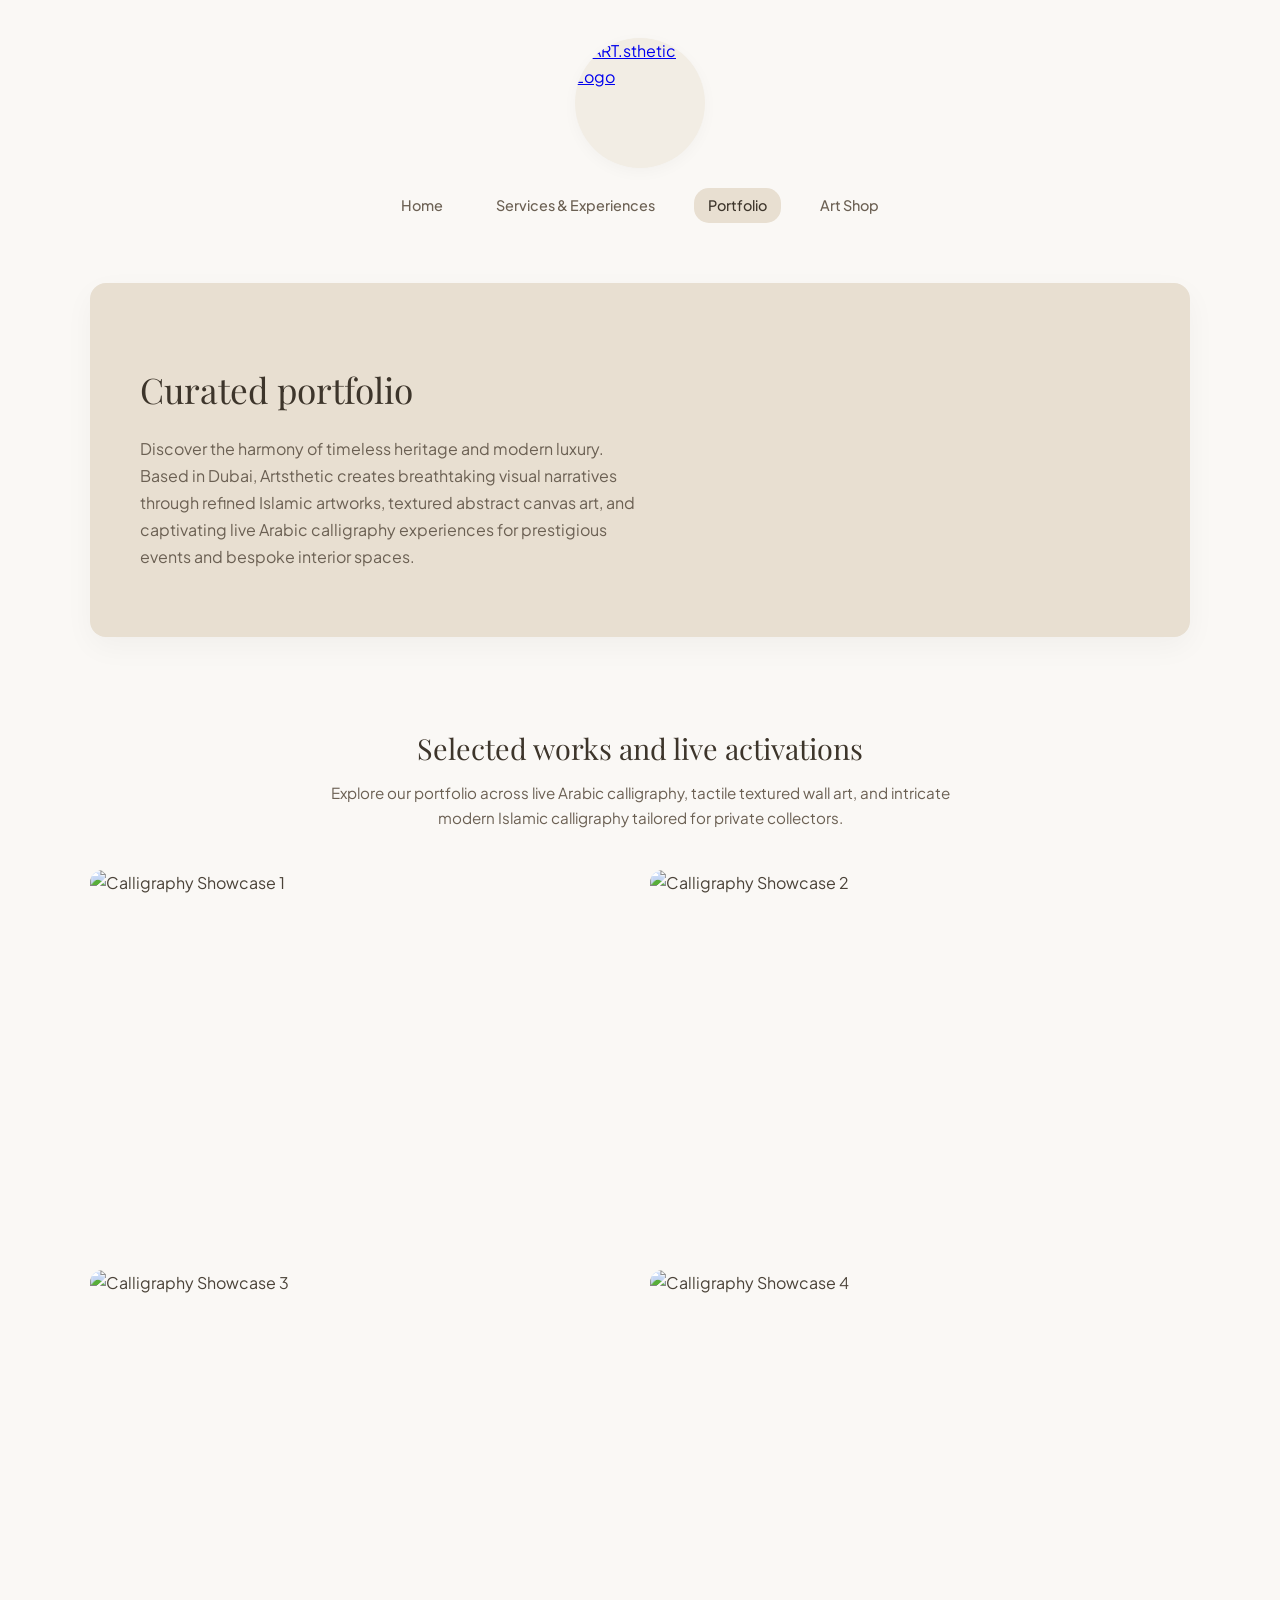
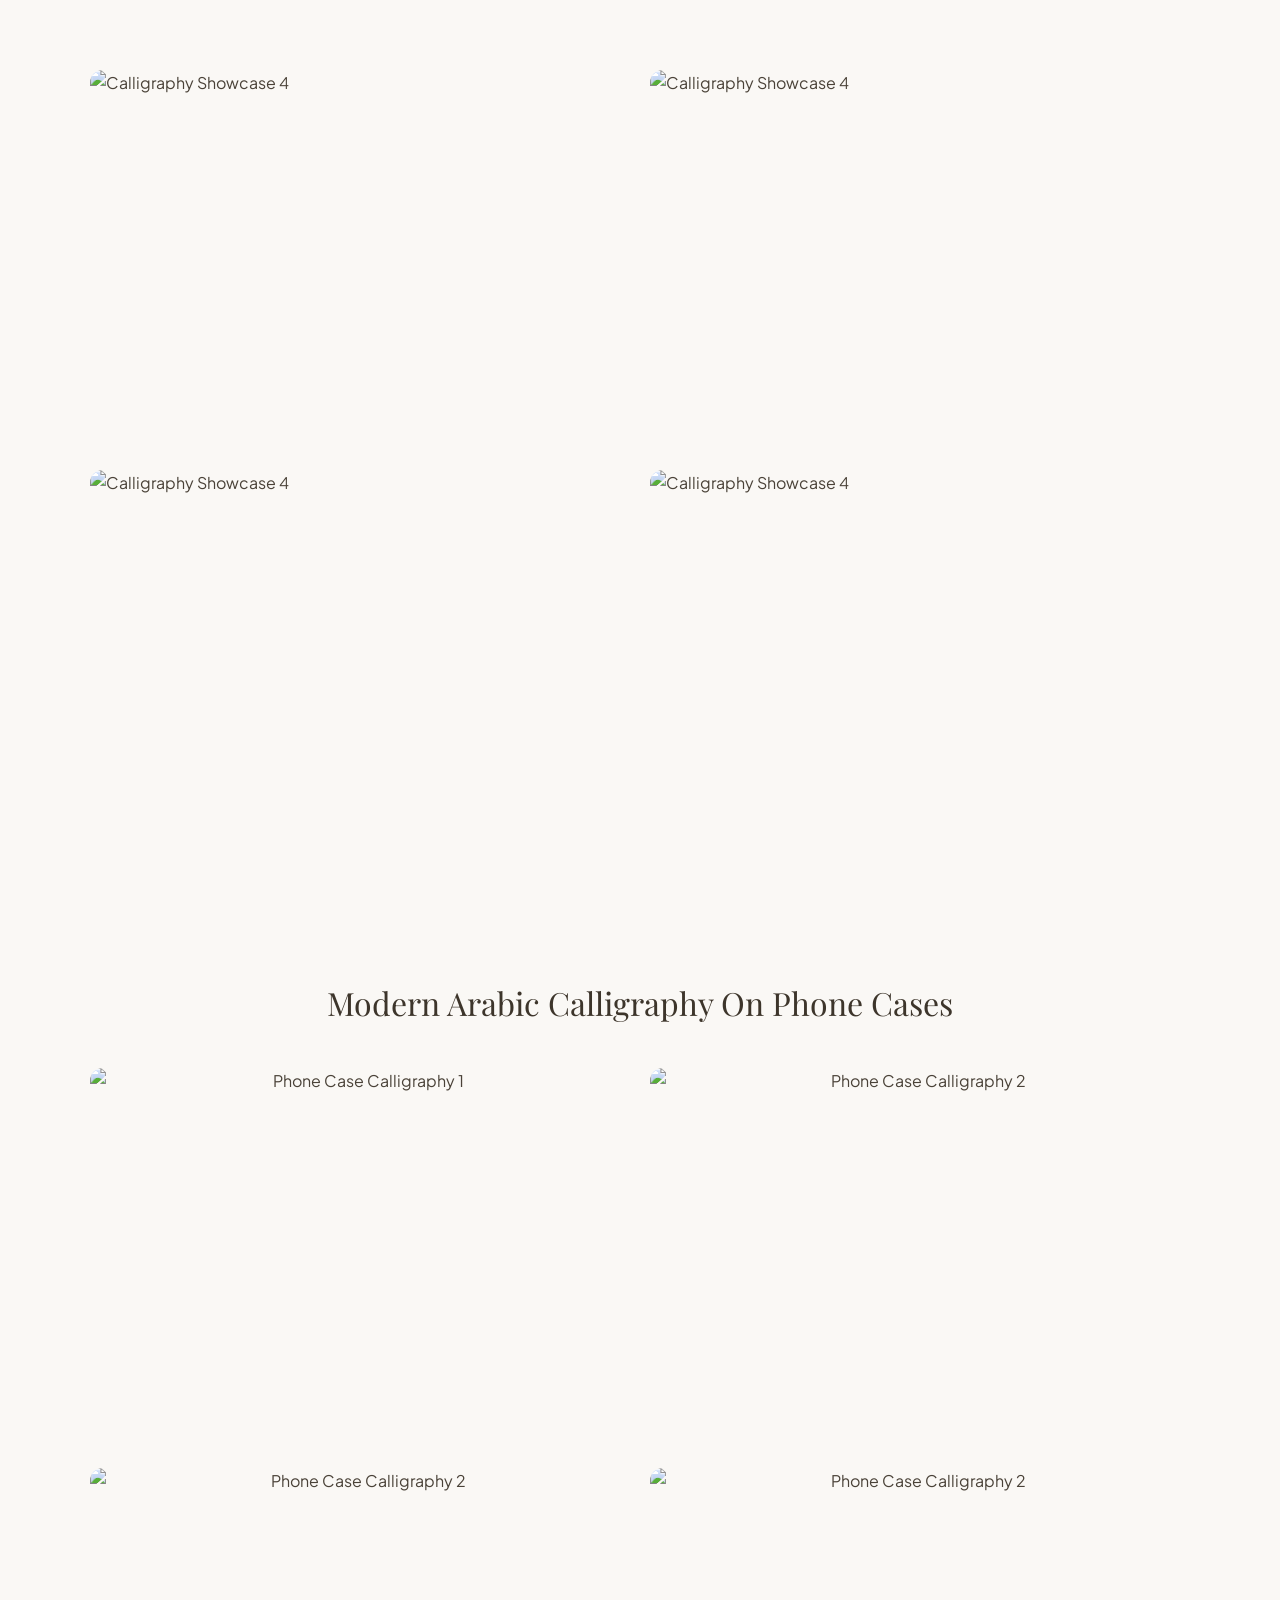
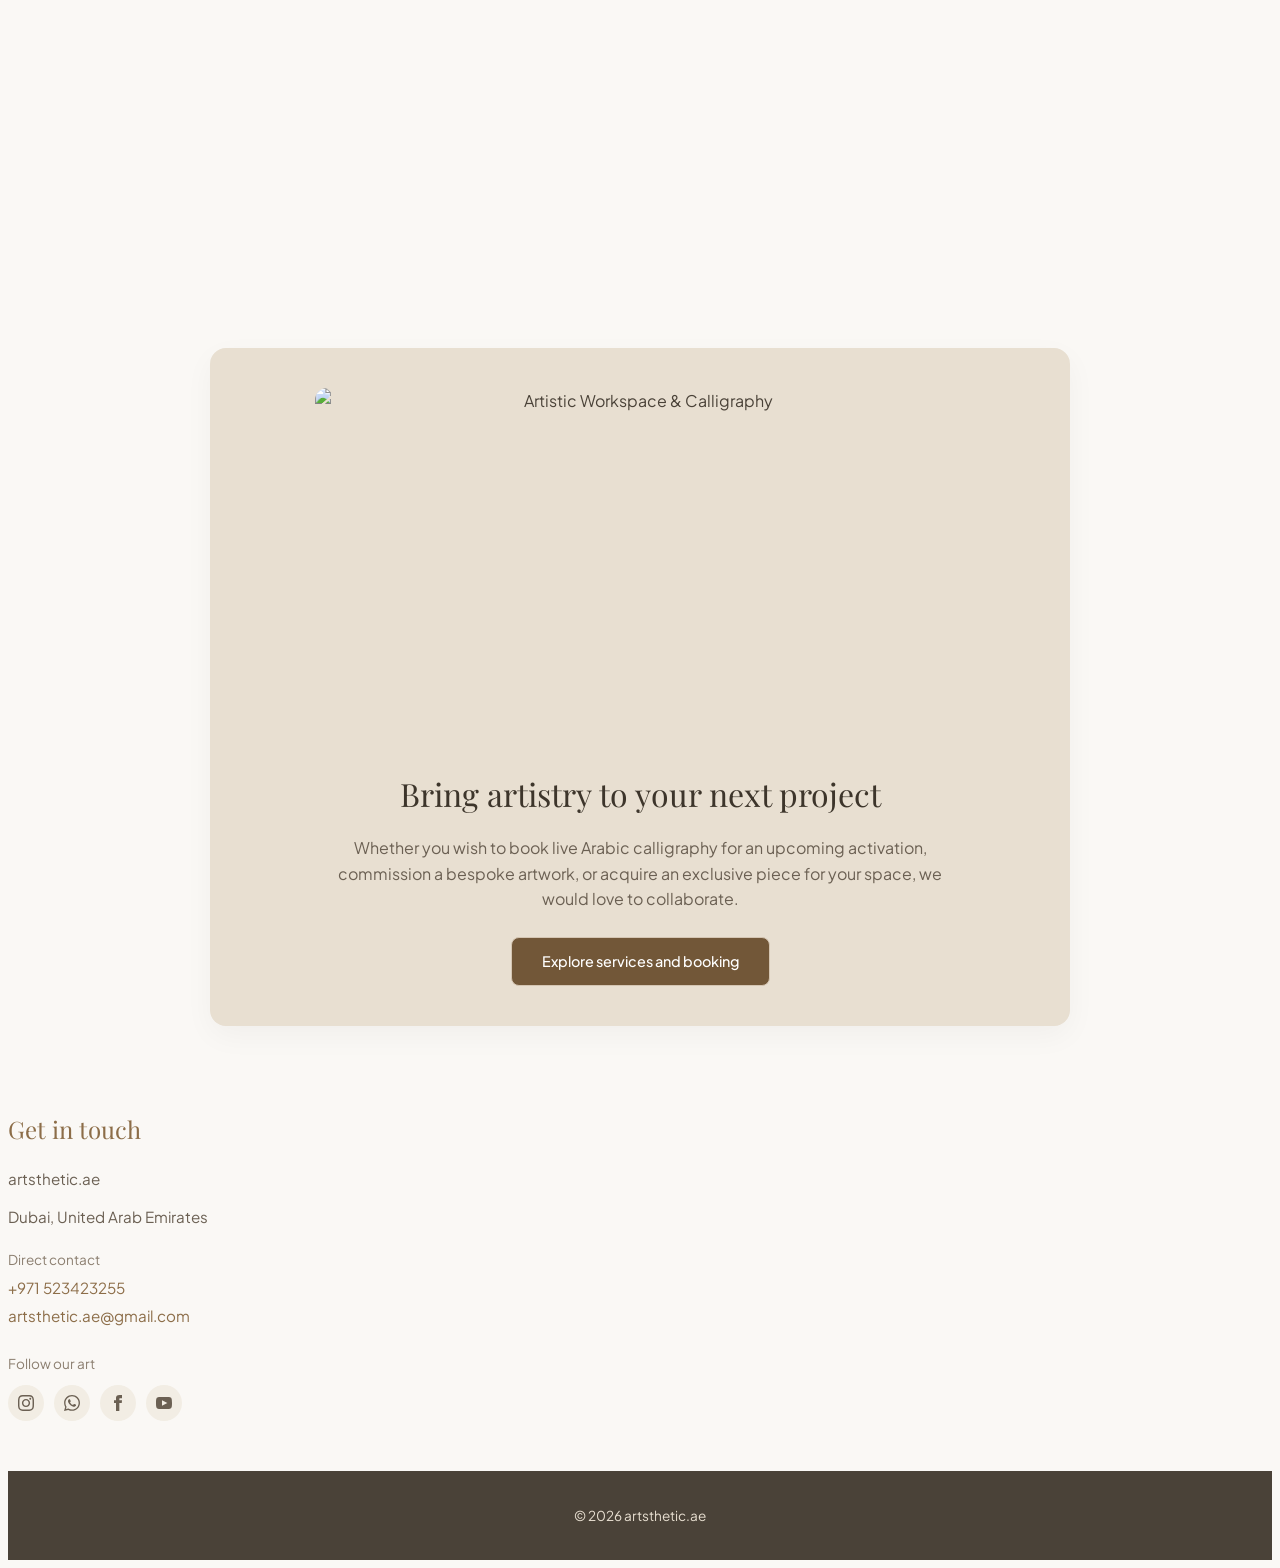
==== portfolio.html @ 0d9a5549 "Images" ====
<!DOCTYPE html>
<html lang="en">
<head>
    <meta charset="UTF-8">
    <meta name="viewport" content="width=device-width, initial-scale=1.0">
    <title>Curated Portfolio | ART.sthetic</title>
    <link rel="stylesheet" href="style.css">
    <!-- Google Fonts -->
    <link href="https://fonts.googleapis.com/css2?family=Playfair+Display:ital,wght@0,400;0,600;1,400&family=Plus+Jakarta+Sans:wght@300;400;500&display=swap" rel="stylesheet">
</head>
<body>

    <!-- Header / Logo Section -->
    <header class="site-header">
        <div class="logo-container">
            <a href="index.html">
                <img src="images/logo.png" alt="ART.sthetic Logo" class="logo-img">
            </a>
        </div>
        <nav class="main-nav">
            <a href="index.html">Home</a>
            <a href="services.html">Services & Experiences</a>
            <a href="portfolio.html" class="active">Portfolio</a>
            <a href="shop.html">Art Shop</a>
        </nav>
    </header>

    <!-- Portfolio Intro Section -->
    <section class="portfolio-intro-section">
        <div class="portfolio-intro-container">
            <div class="portfolio-intro-card">
                <div class="portfolio-text">
                    <h2>Curated portfolio</h2>
                    <p>Discover the harmony of timeless heritage and modern luxury. Based in Dubai, Artsthetic creates breathtaking visual narratives through refined Islamic artworks, textured abstract canvas art, and captivating live Arabic calligraphy experiences for prestigious events and bespoke interior spaces.</p>
                </div>
                
            </div>
        </div>
    </section>

    <!-- Selected Works & Live Activations Section -->
    <section class="portfolio-grid-section">
        <div class="portfolio-grid-container">
            <div class="section-title-box">
                <h3>Selected works and live activations</h3>
                <p>Explore our portfolio across live Arabic calligraphy, tactile textured wall art, and intricate modern Islamic calligraphy tailored for private collectors.</p>
            </div>

            <!-- Responsive Portfolio Image Grid -->
            <div class="portfolio-grid">
                <div class="portfolio-item">
                    <img src="images/img9.jpeg" alt="Calligraphy Showcase 1">
                </div>
                <div class="portfolio-item">
                    <img src="images/img11.jpeg" alt="Calligraphy Showcase 2">
                </div>
                <div class="portfolio-item">
                    <img src="images/img12.jpeg" alt="Calligraphy Showcase 3">
                </div>
                <div class="portfolio-item">
                    <img src="images/img13.jpeg" alt="Calligraphy Showcase 4">
                </div>
                <div class="portfolio-item">
                    <img src="images/img14.jpeg" alt="Calligraphy Showcase 4">
                </div>
                <div class="portfolio-item">
                    <img src="images/img15.jpeg" alt="Calligraphy Showcase 4">
                </div>
                <div class="portfolio-item">
                    <img src="images/img10.jpeg" alt="Calligraphy Showcase 4">
                </div>
                <div class="portfolio-item">
                    <img src="images/img17.jpeg" alt="Calligraphy Showcase 4">
                </div>
            </div>
        </div>
    </section>
    <!-- Phone Cases Grid Section -->
    <section class="phone-cases-section">
        <div class="phone-cases-container">
            <div class="section-title-box">
                <h2>Modern Arabic Calligraphy On Phone Cases</h2>
            </div>
            <div class="phone-cases-grid">
                <div class="phone-case-card">
                    <img src="images/ph1.jpeg" alt="Phone Case Calligraphy 1">
                </div>
                <div class="phone-case-card">
                    <img src="images/ph2.jpeg" alt="Phone Case Calligraphy 2">
                </div>
                <div class="phone-case-card">
                    <img src="images/ph3.jpeg" alt="Phone Case Calligraphy 2">
                </div>
                <div class="phone-case-card">
                    <img src="images/ph4.jpeg" alt="Phone Case Calligraphy 2">
                </div>
            </div>
        </div>
    </section>
    <!-- Portfolio Call to Action Section -->
    <section class="portfolio-cta-section">
        <div class="portfolio-cta-container">
            <div class="portfolio-cta-image">
                <img src="images/img18.jpeg" alt="Artistic Workspace & Calligraphy">
            </div>
            <div class="portfolio-cta-content">
                <h2>Bring artistry to your next project</h2>
                <p>Whether you wish to book live Arabic calligraphy for an upcoming activation, commission a bespoke artwork, or acquire an exclusive piece for your space, we would love to collaborate.</p>
                <a href="services.html" class="btn primary-btn">Explore services and booking</a>
            </div>
        </div>
    </section>

      <!-- Get In Touch Info -->
      <div class="footer-block">
        <h3>Get in touch</h3>
        <p class="company-tagline">artsthetic.ae</p>
        <p class="company-address">Dubai, United Arab Emirates</p>
        
        <div class="contact-details">
            <p class="contact-label">Direct contact</p>
            <a href="tel:+971523423255" class="contact-link">+971 523423255</a>
            <a href="mailto:artsthetic.ae@gmail.com" class="contact-link">artsthetic.ae@gmail.com</a>
        </div>

        <div class="social-follow">
            <p>Follow our art</p>
            <div class="social-icons">
                <a href="https://instagram.com/art.sthetic.ae" target="_blank" class="social-icon" aria-label="Instagram">
                    <svg width="16" height="16" fill="currentColor" viewBox="0 0 24 24"><path d="M12 2.163c3.204 0 3.584.012 4.85.07 3.252.148 4.771 1.691 4.919 4.919.058 1.265.069 1.645.069 4.849 0 3.205-.012 3.584-.069 4.849-.149 3.225-1.664 4.771-4.919 4.919-1.266.058-1.644.07-4.85.07-3.204 0-3.584-.012-4.849-.07-3.26-.149-4.771-1.699-4.919-4.92-.058-1.265-.07-1.644-.07-4.849 0-3.204.013-3.583.07-4.849.149-3.227 1.664-4.771 4.919-4.919 1.266-.057 1.645-.069 4.849-.069zm0-2.163c-3.259 0-3.667.014-4.947.072-4.358.2-6.78 2.618-6.98 6.98-.059 1.281-.073 1.689-.073 4.948 0 3.259.014 3.668.072 4.948.2 4.358 2.618 6.78 6.98 6.98 1.281.058 1.689.072 4.948.072 3.259 0 3.668-.014 4.948-.072 4.354-.2 6.782-2.618 6.979-6.98.059-1.28.073-1.689.073-4.948 0-3.259-.014-3.667-.072-4.947-.196-4.354-2.617-6.78-6.979-6.98-1.281-.059-1.69-.073-4.949-.073zm0 5.838c-3.403 0-6.162 2.759-6.162 6.162s2.759 6.163 6.162 6.163 6.162-2.759 6.162-6.163c0-3.403-2.759-6.162-6.162-6.162zm0 10.162c-2.209 0-4-1.79-4-4 0-2.209 1.791-4 4-4s4 1.791 4 4c0 2.21-1.791 4-4 4zm6.406-11.845c-.796 0-1.441.645-1.441 1.44s.645 1.44 1.441 1.44c.795 0 1.439-.645 1.439-1.44s-.644-1.44-1.439-1.44z"/></svg>
                </a>
                <a href="https://wa.me/971523423255" target="_blank" class="social-icon" aria-label="WhatsApp">
                    <svg width="16" height="16" fill="currentColor" viewBox="0 0 24 24"><path d="M.057 24l1.687-6.163c-1.041-1.804-1.588-3.849-1.587-5.946.003-6.556 5.338-11.891 11.893-11.891 3.181.001 6.167 1.24 8.413 3.488 2.245 2.248 3.481 5.236 3.48 8.414-.003 6.557-5.338 11.892-11.893 11.892-1.99-.001-3.951-.5-5.688-1.448l-6.305 1.654zm6.597-3.807c1.676.995 3.276 1.591 5.392 1.592 5.448 0 9.886-4.434 9.889-9.885.002-5.462-4.415-9.89-9.881-9.892-5.452 0-9.887 4.434-9.889 9.884-.001 2.225.651 3.891 1.746 5.634l-.999 3.648 3.742-.981zm11.387-5.464c-.074-.124-.272-.198-.57-.347-.297-.149-1.758-.868-2.031-.967-.272-.099-.47-.149-.669.149-.198.297-.768.967-.941 1.165-.173.198-.347.223-.644.074-.297-.149-1.255-.462-2.39-1.475-.883-.788-1.48-1.761-1.653-2.059-.173-.297-.018-.458.13-.606.134-.133.297-.347.446-.521.151-.172.2-.296.3-.495.099-.198.05-.372-.025-.521-.075-.148-.669-1.611-.916-2.206-.242-.579-.487-.501-.669-.51l-.57-.01c-.198 0-.52.074-.792.372s-1.04 1.016-1.04 2.479 1.065 2.876 1.213 3.074c.149.198 2.095 3.2 5.076 4.487.709.306 1.263.489 1.694.626.712.226 1.36.194 1.872.118.571-.085 1.758-.719 2.006-1.413.248-.695.248-1.29.173-1.414z"/></svg>
                </a>
                <a href="https://facebook.com" target="_blank" class="social-icon" aria-label="Facebook">
                    <svg width="16" height="16" fill="currentColor" viewBox="0 0 24 24"><path d="M9 8h-3v4h3v12h5v-12h3.642l.358-4h-4v-1.667c0-.955.192-1.333 1.115-1.333h2.885v-5h-3.808c-3.596 0-5.192 1.583-5.192 4.615v3.385z"/></svg>
                </a>
                <a href="https://youtube.com" target="_blank" class="social-icon" aria-label="YouTube">
                    <svg width="16" height="16" fill="currentColor" viewBox="0 0 24 24"><path d="M19.615 3.184c-3.604-.246-11.631-.245-15.23 0-3.897.266-4.356 2.62-4.385 8.816.029 6.185.484 8.549 4.385 8.816 3.6.245 11.626.246 15.23 0 3.897-.266 4.356-2.62 4.385-8.816-.029-6.185-.484-8.549-4.385-8.816zm-10.615 12.816v-8l8 3.993-8 4.007z"/></svg>
                </a>
            </div>
        </div>
    </div>

</div>
</div>
        <div class="footer-bottom-bar">
            <p>&copy; 2026 artsthetic.ae</p>
        </div>
    </footer>

</body>
</html>
---- style.css ----
/* Reset & Base Styles */
•⁠  ⁠{
    margin: 0;
    padding: 0;
    box-sizing: border-box;
}

body {
    font-family: 'Plus Jakarta Sans', sans-serif;
    background-color: #faf8f5; /* Minimalist soft beige aesthetic */
    color: #4a4238;
    line-height: 1.6;
    overflow-x: hidden;
}

/* Header & Navigation */
.site-header {
    display: flex;
    flex-direction: column;
    align-items: center;
    padding: 30px 20px 20px;
    background-color: #faf8f5;
}

.logo-container {
    width: 130px;
    height: 130px;
    border-radius: 50%;
    background-color: #f2ede4;
    display: flex;
    justify-content: center;
    align-items: center;
    box-shadow: 0 4px 15px rgba(0,0,0,0.03);
    margin-bottom: 20px;
    overflow: hidden;
}

.logo-img {
    width: 100%;
    height: 100%;
    object-fit: cover;
}

.main-nav {
    display: flex;
    gap: 25px;
    font-size: 0.9rem;
    font-weight: 500;
    flex-wrap: wrap;
    justify-content: center;
}

.main-nav a {
    text-decoration: none;
    color: #6b6053;
    padding: 6px 14px;
    border-radius: 15px;
    transition: all 0.3s ease;
}

.main-nav a.active, .main-nav a:hover {
    background-color: #e8dfd1;
    color: #3d352b;
}

/* Hero Section */
.hero-section {
    display: flex;
    flex-direction: column;
    padding: 40px 20px;
    gap: 30px;
    max-width: 1200px;
    margin: 0 auto;
}

.hero-content h1 {
    font-family: 'Playfair Display', serif;
    font-size: 2.5rem;
    font-weight: 400;
    color: #3d352b;
    line-height: 1.2;
    margin-bottom: 20px;
}

.hero-content h1 span {
    font-weight: 600;
    color: #8c6d48; /* Warm bronze accent */
}

.hero-content h1 em {
    font-style: italic;
    font-weight: 400;
}

.hero-content p {
    font-size: 0.95rem;
    color: #6b6053;
    margin-bottom: 25px;
}

.hero-buttons {
    display: flex;
    flex-direction: column;
    gap: 12px;
}

.btn {
    display: inline-block;
    padding: 12px 24px;
    border-radius: 6px;
    text-decoration: none;
    font-size: 0.9rem;
    font-weight: 500;
    text-align: center;
    transition: all 0.3s ease;
}

.primary-btn {
    background-color: #dfd3c3;
    color: #3d352b;
    border: 1px solid #d4c5b2;
}

.primary-btn:hover {
    background-color: #d4c5b2;
}

.secondary-btn {
    background-color: transparent;
    color: #3d352b;
    border: 1px solid #bfae99;
}

.secondary-btn:hover {
    background-color: #f2ede4;
}

.hero-image-container {
    width: 100%;
    border-radius: 12px;
    overflow: hidden;
    box-shadow: 0 8px 25px rgba(0,0,0,0.05);
}

.hero-img {
    width: 100%;
    height: auto;
    display: block;
}

/* Creative Offerings Intro Box */
.offerings-text-box {
    max-width: 700px;
    margin: 0 auto 50px auto;
    text-align: center;
}

.offerings-text-box h2 {
    font-family: 'Playfair Display', serif;
    font-size: 2rem;
    font-weight: 400;
    color: #3d352b;
    margin-bottom: 15px;
}

.offerings-text-box p {
    font-size: 0.95rem;
    color: #6b6053;
}

/* Showcase Grid Layout */
.showcase-section {
    max-width: 1200px;
    margin: 0 auto;
    padding: 30px 20px;
    background-color: #faf8f5; /* Matches the soft background theme */
    border-radius: 12px;
}

.showcase-grid {
    display: grid;
    grid-template-columns: repeat(auto-fit, minmax(320px, 1fr));
    gap: 10px;
}

/* Clean showcase image containers with zero background bleed */
.showcase-card {
    background-color: transparent; /* Removes the visible box background */
    border-radius: 12px;
    overflow: hidden;
}

.showcase-card img {
    width: 100%;
    height: 320px; /* Uniform height for clean alignment */
    object-fit: cover;
    display: block;
    border-radius: 12px;
}
.showcase-header {
    text-align: center;
    max-width: 100%;
    margin-bottom: 20px;
}

.showcase-header h3 {
    font-family: 'Playfair Display', serif;
    font-size: 1.6rem;
    font-weight: 400;
    color: #8c6d48; /* Warm bronze accent */
    margin-bottom: 12px;
}

.showcase-header p {
    font-size: 0.95rem;
    color: #6b6053;
    line-height: 1.6;
    margin-bottom: 20px;
}

.showcase-image-container {
    width: 100%;
    height: 380px; /* Gives both containers an identical fixed height */
    border-radius: 12px;
    overflow: hidden;
    box-shadow: 0 8px 25px rgba(0,0,0,0.05);
    background-color: #f2ede4;
}

.showcase-image-container img {
    width: 100%;
    height: 100%;
    object-fit: contain; /* Ensures images scale perfectly to fill the box without distorting */
    background-color: #faf8f5 ;
    display: block;
}
/* Tablet & Desktop Layout: Side-by-Side */
@media (min-width: 768px) {
    .showcase-section {
        padding: 80px 50px;
    }

    .showcase-grid {
        flex-direction: row; /* Places both cards parallel */
        gap: 40px;
    }

    .showcase-card {
        flex: 1; /* Equal widths for both cards */
    }
}
/* Add a subtle visual separation or keep matching theme */
.secondary-showcase {
    background-color: #faf8f5 !important; /* Alternates slightly with the beige section above if desired */
    margin-top: 20px;
    margin-bottom: 40px;
}
/* Testimonial Section */
.testimonial-section {
    padding: 80px 20px;
    max-width: 900px;
    margin: 0 auto;
    text-align: center;
}

.testimonial-section blockquote {
    font-family: 'Playfair Display', serif;
    font-size: 1.6rem;
    font-style: italic;
    font-weight: 400;
    color: #4a4238;
    line-height: 1.5;
}

/* Final Call-to-Action Footer Section */
.cta-footer-section {
    background-color: #e8dfd1; /* Soft warm beige footer background matching the aesthetic */
    padding: 70px 20px;
    text-align: center;
}

.cta-content {
    max-width: 800px;
    margin: 0 auto;
}

.cta-content p {
    font-size: 0.95rem;
    color: #6b6053;
    line-height: 1.6;
    margin-bottom: 25px;
}

.cta-content h2 {
    font-family: 'Playfair Display', serif;
    font-size: 2.2rem;
    font-weight: 400;
    color: #3d352b;
    margin-bottom: 30px;
    line-height: 1.2;
}

.dark-btn {
    background-color: #595044;
    color: #ffffff;
    border: 1px solid #595044;
    padding: 14px 30px;
    font-size: 0.95rem;
}

.dark-btn:hover {
    background-color: #4a4238;
}

/* Responsive adjustments for desktop */
@media (min-width: 768px) {
    .testimonial-section {
        padding: 100px 40px;
    }
    
    .testimonial-section blockquote {
        font-size: 2rem;
    }

    .cta-footer-section {
        padding: 90px 40px;
    }
}
/* FAQ Section Styling */
.faq-section {
    padding: 80px 20px;
    background-color: #faf8f5;
}

.faq-container {
    max-width: 800px;
    margin: 0 auto;
}

.faq-intro {
    text-align: left;
    margin-bottom: 40px;
}

.faq-intro h2 {
    font-family: 'Playfair Display', serif;
    font-size: 2rem;
    font-weight: 400;
    color: #8c6d48;
    margin-bottom: 12px;
}

.faq-intro p {
    font-size: 0.95rem;
    color: #6b6053;
    line-height: 1.6;
}

.faq-list {
    display: flex;
    flex-direction: column;
}

.faq-item {
    border-bottom: 1px solid #e5dbcd;
    padding: 20px 0;
}

.faq-question {
    width: 100%;
    background: none;
    border: none;
    display: flex;
    justify-content: space-between;
    align-items: center;
    text-align: left;
    font-family: 'Playfair Display', serif;
    font-size: 1.3rem;
    color: #8c6d48;
    cursor: pointer;
    padding: 5px 0;
}

.faq-icon {
    font-family: 'Plus Jakarta Sans', sans-serif;
    font-size: 1.5rem;
    color: #bfae99;
    background-color: #f2ede4;
    width: 32px;
    height: 32px;
    border-radius: 50%;
    display: flex;
    align-items: center;
    justify-content: center;
    flex-shrink: 0;
    transition: background-color 0.3s ease;
}

.faq-question:hover .faq-icon {
    background-color: #e5dbcd;
}

.faq-answer {
    max-height: 0;
    overflow: hidden;
    transition: max-height 0.3s ease-out, padding 0.3s ease-out;
}

.faq-answer p {
    font-size: 0.95rem;
    color: #6b6053;
    line-height: 1.6;
    padding-top: 15px;
    padding-right: 40px;
}

/* Open State */
.faq-item.active .faq-answer {
    max-height: 250px; /* Adjust if content is longer */
}

/* Responsive adjustments */
@media (min-width: 768px) {
    .faq-section {
        padding: 100px 40px;
    }
    
    .faq-question {
        font-size: 1.4rem;
    }
}
/* Footer & Contact Section */
.site-footer {
    background-color: #faf8f5;
    border-top: 1px solid #e8dfd1;
    padding-top: 60px;
}

.footer-grid {
    display: flex;
    flex-direction: column;
    max-width: 1200px;
    margin: 0 auto;
    padding: 0 20px;
    gap: 50px;
}

.footer-image-side {
    width: 100%;
    border-radius: 12px;
    overflow: hidden;
    box-shadow: 0 8px 25px rgba(0,0,0,0.05);
}

.footer-image-side img {
    width: 100%;
    height: auto;
    display: block;
    object-fit: cover;
}

.footer-content-side {
    display: flex;
    flex-direction: column;
    gap: 40px;
}

.footer-block h3 {
    font-family: 'Playfair Display', serif;
    font-size: 1.5rem;
    font-weight: 400;
    color: #8c6d48;
    margin-bottom: 20px;
}

/* Comment Form Styling */
.comment-form {
    display: flex;
    flex-direction: column;
    gap: 15px;
}

.form-group {
    display: flex;
    flex-direction: column;
    gap: 5px;
}

.form-group label {
    font-size: 0.85rem;
    color: #6b6053;
}

.form-group input,
.form-group textarea {
    padding: 10px 14px;
    border: 1px solid #d4c5b2;
    border-radius: 6px;
    background-color: #ffffff;
    font-family: 'Plus Jakarta Sans', sans-serif;
    font-size: 0.9rem;
    color: #3d352b;
    outline: none;
    transition: border-color 0.3s ease;
}

.form-group input:focus,
.form-group textarea:focus {
    border-color: #8c6d48;
}

.no-comments {
    font-size: 0.9rem;
    color: #8c7f70;
    font-style: italic;
}

/* Contact Details */
.company-address, .company-tagline {
    font-size: 0.95rem;
    color: #6b6053;
    line-height: 1.5;
}

.contact-details {
    margin-top: 20px;
}

.contact-label {
    font-size: 0.85rem;
    color: #8c7f70;
    margin-bottom: 5px;
}

.contact-link {
    display: block;
    color: #8c6d48;
    text-decoration: none;
    font-size: 0.95rem;
    margin-bottom: 4px;
    transition: color 0.3s ease;
}

.contact-link:hover {
    color: #3d352b;
    text-decoration: underline;
}

.social-follow {
    margin-top: 25px;
}

.social-follow p {
    font-size: 0.85rem;
    color: #8c7f70;
    margin-bottom: 10px;
}

.social-icons {
    display: flex;
    gap: 10px;
}

.social-icon {
    display: flex;
    align-items: center;
    justify-content: center;
    width: 36px;
    height: 36px;
    background-color: #f2ede4;
    color: #6b6053;
    border-radius: 50%;
    text-decoration: none;
    font-size: 0.9rem;
    transition: background-color 0.3s ease, color 0.3s ease;
}

.social-icon:hover {
    background-color: #8c6d48;
    color: #ffffff;
}

/* Map Preview */
.map-container {
    width: 100%;
    border-radius: 12px;
    overflow: hidden;
    box-shadow: 0 4px 15px rgba(0,0,0,0.03);
}

.map-container img {
    width: 100%;
    height: 220px;
    object-fit: cover;
    display: block;
}

/* Copyright Bar */
.footer-bottom-bar {
    margin-top: 50px;
    background-color: #4a4238;
    padding: 20px;
    text-align: center;
}

.footer-bottom-bar p {
    font-size: 0.85rem;
    color: #e8dfd1;
}

/* Desktop Side-by-Side Footer Layout */
@media (min-width: 768px) {
    .footer-grid {
        flex-direction: row;
        gap: 60px;
    }

    .footer-image-side,
    .footer-content-side {
        flex: 1;
    }
}
/* Services & Experiences Page Styles */
.services-intro-section {
    background-color: #f2ede4;
    padding: 60px 20px;
    text-align: center;
}

.services-intro-content {
    max-width: 700px;
    margin: 0 auto;
}

.services-intro-section h1 {
    font-family: 'Playfair Display', serif;
    font-size: 2.2rem;
    font-weight: 400;
    color: #3d352b;
    margin-bottom: 15px;
}

.services-intro-section p {
    font-size: 0.95rem;
    color: #6b6053;
    line-height: 1.6;
}

.services-work-section {
    max-width: 900px;
    margin: 0 auto;
    padding: 60px 20px;
    text-align: center;
}

.services-work-header {
    margin-bottom: 30px;
}

.services-work-header h2 {
    font-family: 'Playfair Display', serif;
    font-size: 1.8rem;
    font-weight: 400;
    color: #8c6d48;
    margin-bottom: 12px;
}

.services-work-header p {
    font-size: 0.95rem;
    color: #6b6053;
    line-height: 1.6;
}

.services-image-container {
    width: 100%;
    border-radius: 12px;
    overflow: hidden;
    box-shadow: 0 8px 25px rgba(0,0,0,0.05);
    background-color: #faf8f5;
}

.services-image-container img {
    width: 100%;
    height: auto;
    display: block;
}
/* Fix logo positioning specifically on inner pages */
.site-header .logo-container a {
    display: flex;
    justify-content: center;
    align-items: center;
    width: 100%;
    height: 100%;

}
/* Restrict the main services image to a clean medium size */
.medium-image-container {
    max-width: 600px; /* Controls the max width so it doesn't span full screen */
    height: 500px;     /* Fixed medium height */
    margin: 0 auto 40px auto;
    border-radius: 12px;
    overflow: hidden;
    box-shadow: 0 8px 25px rgba(0,0,0,0.05);
    background-color: #faf8f5;
}

.medium-image-container img {
    width: 100%;
    height: 100%;
    object-fit: cover;
    display: block;
}

/* Proper Responsive Grid for the gallery images */
.gallery-grid {
    display: grid;
    grid-template-columns: repeat(2, 1fr); /* 2 columns on mobile */
    gap: 20px;
    margin-top: 30px;
}

.gallery-item {
    border-radius: 10px;
    overflow: hidden;
    height: 220px;
    box-shadow: 0 4px 15px rgba(0,0,0,0.04);
    background-color: #faf8f5;
}

.gallery-item img {
    width: 100%;
    height: 100%;
    object-fit: cover;
    display: block;
    transition: transform 0.3s ease;
}

.gallery-item img:hover {
    transform: scale(1.03);
}

/* Expand to 4 columns on larger laptop/desktop screens */
@media (min-width: 768px) {
    .gallery-grid {
        grid-template-columns: repeat(4, 1fr); /* Clean 4-column grid on desktop */
    }
}
/* Hero Section Side-by-Side Layout */
.hero-section {
    padding: 60px 20px;
    background-color: #faf8f5;
}

.hero-container {
    max-width: 1100px;
    margin: 0 auto;
}

.hero-grid {
    display: flex;
    flex-direction: column;
    gap: 40px;
    align-items: center;
}

.hero-content {
    text-align: left;
}

.hero-content h1 {
    font-family: 'Playfair Display', serif;
    font-size: 2.5rem;
    color: #3d352b;
    font-weight: 400;
    line-height: 1.2;
    margin-bottom: 20px;
}

.hero-content h1 span {
    color: #8c6d48;
}

.hero-content h1 em {
    font-style: italic;
    color: #8c6d48;
}

.hero-content p {
    font-size: 1rem;
    color: #6b6053;
    line-height: 1.6;
    margin-bottom: 30px;
}

.hero-buttons {
    display: flex;
    gap: 15px;
    flex-wrap: wrap;
}

/* Medium-sized and responsive image on the right */
.hero-image-wrapper {
    width: 100%;
    max-width: 500px;
    height: 350px;
    border-radius: 16px;
    overflow: hidden;
    box-shadow: 0 10px 30px rgba(0, 0, 0, 0.06);
    background-color: #f2ede4;
    flex-shrink: 0;
}

.hero-image-wrapper img {
    width: 100%;
    height: 100%;
    object-fit: cover;
    display: block;
}

/* Desktop Side-by-Side View */
@media (min-width: 900px) {
    .hero-grid {
        flex-direction: row;
        justify-content: space-between;
        align-items: center;
    }

    .hero-content {
        max-width: 520px;
    }

    .hero-image-wrapper {
        width: 48%;
        max-width: 480px;
        height: 380px;
    }
}
/* Mini Artworks Grid Layout */
.mini-artworks-section {
    padding: 40px 20px;
    max-width: 1100px;
    margin: 0 auto;
    text-align: center;
}

.mini-artworks-header h2 {
    font-family: 'Playfair Display', serif;
    font-size: 2rem;
    color: #3d352b;
    margin-bottom: 25px;
    font-weight: 400;
}

.mini-artworks-grid {
    display: grid;
    grid-template-columns: repeat(2, 1fr); /* 2 columns on smaller screens */
    gap: 15px;
}

.artwork-card {
    border-radius: 12px;
    overflow: hidden;
    background-color: transparent;
}

.artwork-card img {
    width: 100%;
    height: 280px;
    object-fit: cover;
    display: block;
    border-radius: 12px;
}

/* Expand to 3 or 4 columns on larger desktop screens */
@media (min-width: 768px) {
    .mini-artworks-grid {
        grid-template-columns: repeat(3, 1fr); /* Clean 3-column grid */
    }
}
/* Contact Call-to-Action Section Styling */
.contact-cta-section {
    padding: 50px 20px;
    background-color: #faf8f5;
    text-align: center;
}

.contact-cta-container {
    max-width: 800px;
    margin: 0 auto;
}

.cta-card {
    background-color: #e8dfd1; /* Soft taupe beige background card */
    padding: 40px 30px;
    border-radius: 16px;
    box-shadow: 0 10px 30px rgba(0, 0, 0, 0.04);
}

.cta-image-wrapper {
    max-width: 600px;
    margin: 0 auto 25px auto;
    border-radius: 12px;
    overflow: hidden;
    background-color: #ffffff;
    box-shadow: 0 4px 15px rgba(0, 0, 0, 0.03);
}

.cta-image-wrapper img {
    width: 100%;
    height: auto;
    display: block;
    object-fit: contain;
}

.cta-content p {
    font-size: 1rem;
    color: #6b6053;
    line-height: 1.6;
    margin-bottom: 25px;
    max-width: 650px;
    margin-left: auto;
    margin-right: auto;
}

/* Custom button styling matching your theme */
.cta-card .btn.primary-btn {
    background-color: #8c6d48;
    color: #ffffff;
    padding: 12px 30px;
    border-radius: 8px;
    text-decoration: none;
    font-weight: 500;
    display: inline-block;
    transition: background-color 0.3s ease;
}

.cta-card .btn.primary-btn:hover {
    background-color: #725738;
}
/* Portfolio Page Styling */
/* Portfolio Intro Section Card Styling */
.portfolio-intro-section {
    padding: 40px 20px;
    background-color: #faf8f5;
}

.portfolio-intro-container {
    max-width: 1100px;
    margin: 0 auto;
}

.portfolio-intro-card {
    background-color: #e8dfd1; /* Soft taupe beige background card */
    padding: 40px 30px;
    border-radius: 16px;
    box-shadow: 0 10px 30px rgba(0, 0, 0, 0.04);
    display: flex;
    flex-direction: column;
    gap: 30px;
    align-items: center;
}

.portfolio-text {
    text-align: left;
    width: 100%;
}

.portfolio-text h2 {
    font-family: 'Playfair Display', serif;
    font-size: 2.2rem;
    color: #3d352b;
    font-weight: 400;
    margin-bottom: 15px;
}

.portfolio-text p {
    font-size: 1rem;
    color: #6b6053;
    line-height: 1.7;
}

.portfolio-intro-image {
    width: 100%;
    height: 320px;
    border-radius: 12px;
    overflow: hidden;
    background-color: #ffffff;
}

.portfolio-intro-image img {
    width: 100%;
    height: 100%;
    object-fit: cover;
    display: block;
}

/* Desktop Side-by-Side Layout */
@media (min-width: 900px) {
    .portfolio-intro-card {
        flex-direction: row;
        justify-content: space-between;
        align-items: center;
        padding: 50px;
        gap: 40px;
    }

    .portfolio-text {
        max-width: 500px;
    }

    .portfolio-intro-image {
        width: 45%;
        height: 350px;
    }
}

.portfolio-header h2 {
    font-family: 'Playfair Display', serif;
    font-size: 2.5rem;
    color: #3d352b;
    font-weight: 400;
}

.portfolio-grid-section {
    padding: 20px 20px 60px 20px;
    background-color: #faf8f5;
}

.portfolio-grid-container {
    max-width: 1100px;
    margin: 0 auto;
}

.section-title-box {
    text-align: center;
    margin-bottom: 40px;
}

.section-title-box h3 {
    font-family: 'Playfair Display', serif;
    font-size: 1.8rem;
    color: #3d352b;
    margin-bottom: 10px;
    font-weight: 400;
}

.section-title-box p {
    font-size: 0.95rem;
    color: #6b6053;
    max-width: 650px;
    margin: 0 auto;
}

.portfolio-grid {
    display: grid;
    grid-template-columns: repeat(1, 1fr);
    gap: 20px;
}

.portfolio-item {
    border-radius: 12px;
    overflow: hidden;
    background-color: transparent;
    height: 380px;
}

.portfolio-item img {
    width: 100%;
    height: 100%;
    object-fit: cover;
    display: block;
    border-radius: 12px;
}

/* Tablet & Desktop Layouts */
@media (min-width: 768px) {
    .portfolio-grid {
        grid-template-columns: repeat(2, 1fr); /* Clean 2-column grid for portfolio artworks */
    }
}
/* Portfolio Call to Action Section Styling */
.portfolio-cta-section {
    padding: 60px 20px;
    background-color: #faf8f5;
    text-align: center;
}

.portfolio-cta-container {
    max-width: 800px;
    margin: 0 auto;
    background-color: #e8dfd1; /* Soft taupe beige card background */
    padding: 40px 30px;
    border-radius: 16px;
    box-shadow: 0 10px 30px rgba(0, 0, 0, 0.04);
}

.portfolio-cta-image {
    max-width: 650px;
    height: 350px;
    margin: 0 auto 30px auto;
    border-radius: 12px;
    overflow: hidden;
}

.portfolio-cta-image img {
    width: 100%;
    height: 100%;
    object-fit: cover;
    display: block;
}

.portfolio-cta-content h2 {
    font-family: 'Playfair Display', serif;
    font-size: 2rem;
    color: #3d352b;
    font-weight: 400;
    margin-bottom: 15px;
}

.portfolio-cta-content p {
    font-size: 1rem;
    color: #6b6053;
    line-height: 1.6;
    margin-bottom: 25px;
    max-width: 650px;
    margin-left: auto;
    margin-right: auto;
}

.portfolio-cta-content .btn.primary-btn {
    background-color: #725738;
    color: #ffffff;
    padding: 12px 30px;
    border-radius: 8px;
    text-decoration: none;
    font-weight: 500;
    display: inline-block;
}
/* Phone Cases Grid Section Styling */
.phone-cases-section {
    padding: 40px 20px;
    background-color: #faf8f5;
    text-align: center;
}

.phone-cases-container {
    max-width: 1100px;
    margin: 0 auto;
}

.phone-cases-container .section-title-box h2 {
    font-family: 'Playfair Display', serif;
    font-size: 2rem;
    color: #3d352b;
    font-weight: 400;
    margin-bottom: 25px;
}

.phone-cases-grid {
    display: grid;
    grid-template-columns: repeat(1, 1fr);
    gap: 20px;
}

.phone-case-card {
    border-radius: 12px;
    overflow: hidden;
    background-color: transparent;
    height: 380px;
}

.phone-case-card img {
    width: 100%;
    height: 100%;
    object-fit: cover;
    display: block;
    border-radius: 12px;
}

/* Tablet & Desktop Multi-column Grid */
@media (min-width: 768px) {
    .phone-cases-grid {
        grid-template-columns: repeat(2, 1fr); /* Displays phone case images side-by-side */
    }
}
/* Art Shop Header Section */
.artshop-header-section {
    padding: 50px 20px;
    background-color: #f5f0e8; /* Soft subtle banner tone */
    text-align: center;
}

.artshop-header-container {
    max-width: 800px;
    margin: 0 auto;
}

.artshop-header-container h1 {
    font-family: 'Playfair Display', serif;
    font-size: 2.3rem;
    color: #3d352b;
    font-weight: 400;
    margin-bottom: 15px;
}

.artshop-header-container p {
    font-size: 0.98rem;
    color: #6b6053;
    line-height: 1.6;
}

/* Pricing Guide Section */
.pricing-guide-section {
    padding: 50px 20px 80px 20px;
    background-color: #faf8f5;
}

.pricing-guide-container {
    max-width: 800px;
    margin: 0 auto;
}

.pricing-guide-container .section-title-box h2 {
    font-family: 'Playfair Display', serif;
    font-size: 2rem;
    color: #8c6d48; /* Warm golden taupe accent */
    font-weight: 400;
    margin-bottom: 12px;
}

/* Luxury Table Styling */
.pricing-table-wrapper {
    background-color: #ffffff;
    border-radius: 12px;
    overflow: hidden;
    box-shadow: 0 4px 20px rgba(0, 0, 0, 0.03);
    margin-top: 30px;
}

.pricing-table {
    width: 100%;
    border-collapse: collapse;
    text-align: left;
}

.pricing-table th, 
.pricing-table td {
    padding: 16px 22px;
    font-size: 0.95rem;
}

.table-category-header {
    background-color: #e8dfd1; /* Accent header background */
}

.table-category-header th {
    font-family: 'Plus Jakarta Sans', sans-serif;
    font-size: 1rem;
    font-weight: 600;
    color: #3d352b;
    border-bottom: 2px solid #dcd1c0;
}

.pricing-table tbody tr {
    background-color: #faf8f5;
    border-bottom: 1px solid #eee8df;
    transition: background-color 0.2s ease;
}

.pricing-table tbody tr:nth-child(even) {
    background-color: #f5f0e8; /* Alternating row striping */
}

.pricing-table tbody tr:hover {
    background-color: #ebe3d5;
}

.pricing-table td:first-child {
    color: #4a4237;
    font-weight: 400;
}

.pricing-table td:last-child {
    color: #8c6d48;
    font-weight: 500;
}
/* Packaging Image Grid - Full Image Visibility */
.packaging-grid {
    display: grid;
    grid-template-columns: repeat(2, 1fr);
    gap: 15px;
    margin-top: 30px;
}

.packaging-card {
    border-radius: 12px;
    overflow: hidden;
    background-color: transparent;
    height: auto; /* Allows container height to scale naturally */
}

.packaging-card img {
    width: 100%;
    height: 100%;
    max-height: 400px; /* Limits maximum height on wide displays */
    object-fit: contain; /* Displays the full image without cropping */
    display: block;
    border-radius: 12px;
}

/* Responsive adjustment for small mobile screens */
@media (max-width: 600px) {
    .packaging-grid {
        grid-template-columns: repeat(2, 1fr); /* Keeps images side-by-side */
        gap: 10px;
    }
}
/* Commission CTA Section Styling */
.commission-cta-section {
    padding: 50px 20px;
    background-color: #faf8f5;
    text-align: center;
}

.commission-cta-container {
    max-width: 800px;
    margin: 0 auto;
}

.commission-card {
    background-color: #e8dfd1; /* Soft taupe beige card background */
    padding: 45px 30px;
    border-radius: 16px;
    box-shadow: 0 10px 30px rgba(0, 0, 0, 0.04);
}

.commission-image-wrapper {
    max-width: 550px;
    margin: 0 auto 30px auto;
    border-radius: 12px;
    overflow: hidden;
}

.commission-image-wrapper img {
    width: 100%;
    height: auto;
    max-height: 480px;
    object-fit: contain; /* Full image visible without cropping */
    display: block;
    border-radius: 12px;
}

.commission-content h2 {
    font-family: 'Playfair Display', serif;
    font-size: 2.1rem;
    color: #3d352b;
    font-weight: 400;
    margin-bottom: 15px;
}

.commission-content p {
    font-size: 0.98rem;
    color: #6b6053;
    line-height: 1.6;
    margin-bottom: 25px;
    max-width: 620px;
    margin-left: auto;
    margin-right: auto;
}

.commission-content .btn.primary-btn {
    background-color: #725738;
    color: #ffffff;
    padding: 12px 30px;
    border-radius: 8px;
    text-decoration: none;
    font-size: 0.95rem;
    font-weight: 500;
    display: inline-block;
    transition: background-color 0.3s ease;
}

.commission-content .btn.primary-btn:hover {
    background-color: #5d462c;
}
/* Featured Artworks For Sale Section */
.featured-artworks-section {
    padding: 50px 20px 20px 20px;
    background-color: #faf8f5;
}

.featured-artworks-container {
    max-width: 1100px;
    margin: 0 auto;
}

.featured-artworks-container .section-title-box h2 {
    font-family: 'Playfair Display', serif;
    font-size: 2.1rem;
    color: #3d352b;
    font-weight: 400;
    margin-bottom: 10px;
}

.artworks-sale-grid {
    display: grid;
    grid-template-columns: repeat(1, 1fr);
    gap: 30px;
    margin-top: 30px;
}

.artwork-sale-card {
    background-color: #e8dfd1; /* Soft taupe background card matching theme */
    border-radius: 16px;
    overflow: hidden;
    box-shadow: 0 8px 25px rgba(0, 0, 0, 0.04);
    display: flex;
    flex-direction: column;
}

.artwork-sale-image {
    width: 100%;
    height: 350px;
    overflow: hidden;
    background-color: #ffffff;
}

.artwork-sale-image img {
    width: 100%;
    height: 100%;
    object-fit: cover;
    display: block;
}

.artwork-sale-details {
    padding: 25px;
    text-align: left;
    display: flex;
    flex-direction: column;
    justify-content: space-between;
    flex-grow: 1;
}

.artwork-sale-details h3 {
    font-family: 'Playfair Display', serif;
    font-size: 1.4rem;
    color: #3d352b;
    margin-bottom: 8px;
    font-weight: 600;
}

.artwork-specs {
    font-size: 0.9rem;
    color: #6b6053;
    margin-bottom: 20px;
    line-height: 1.5;
}

.artwork-purchase-row {
    display: flex;
    align-items: center;
    justify-content: space-between;
    margin-top: auto;
    padding-top: 15px;
    border-top: 1px solid #dcd1c0;
}

.artwork-price {
    font-size: 1.25rem;
    font-weight: 600;
    color: #8c6d48;
}

.artwork-sale-details .btn.primary-btn {
    background-color: #725738;
    color: #ffffff;
    padding: 10px 20px;
    border-radius: 8px;
    text-decoration: none;
    font-size: 0.9rem;
    font-weight: 500;
    transition: background-color 0.3s ease;
}

.artwork-sale-details .btn.primary-btn:hover {
    background-color: #5d462c;
}

/* Desktop Two-Column Layout */
@media (min-width: 768px) {
    .artworks-sale-grid {
        grid-template-columns: repeat(2, 1fr);
    }
}
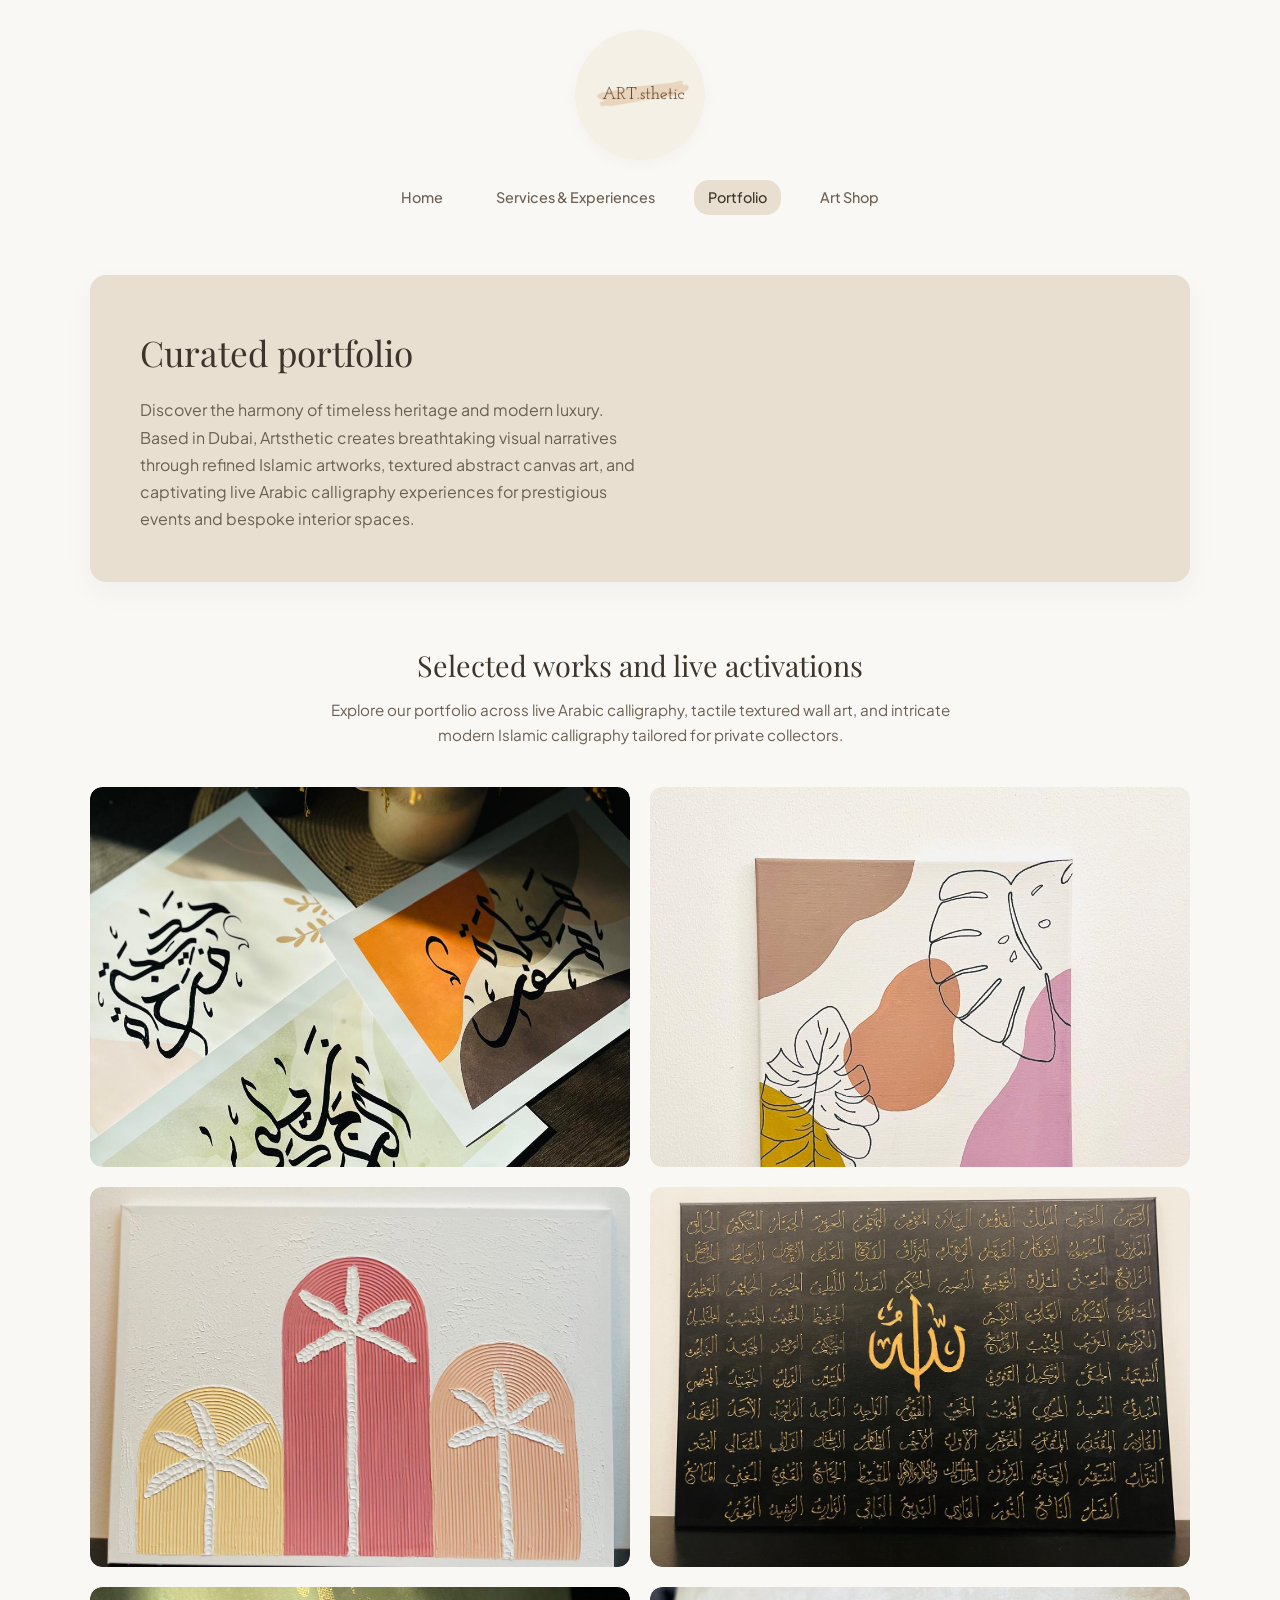
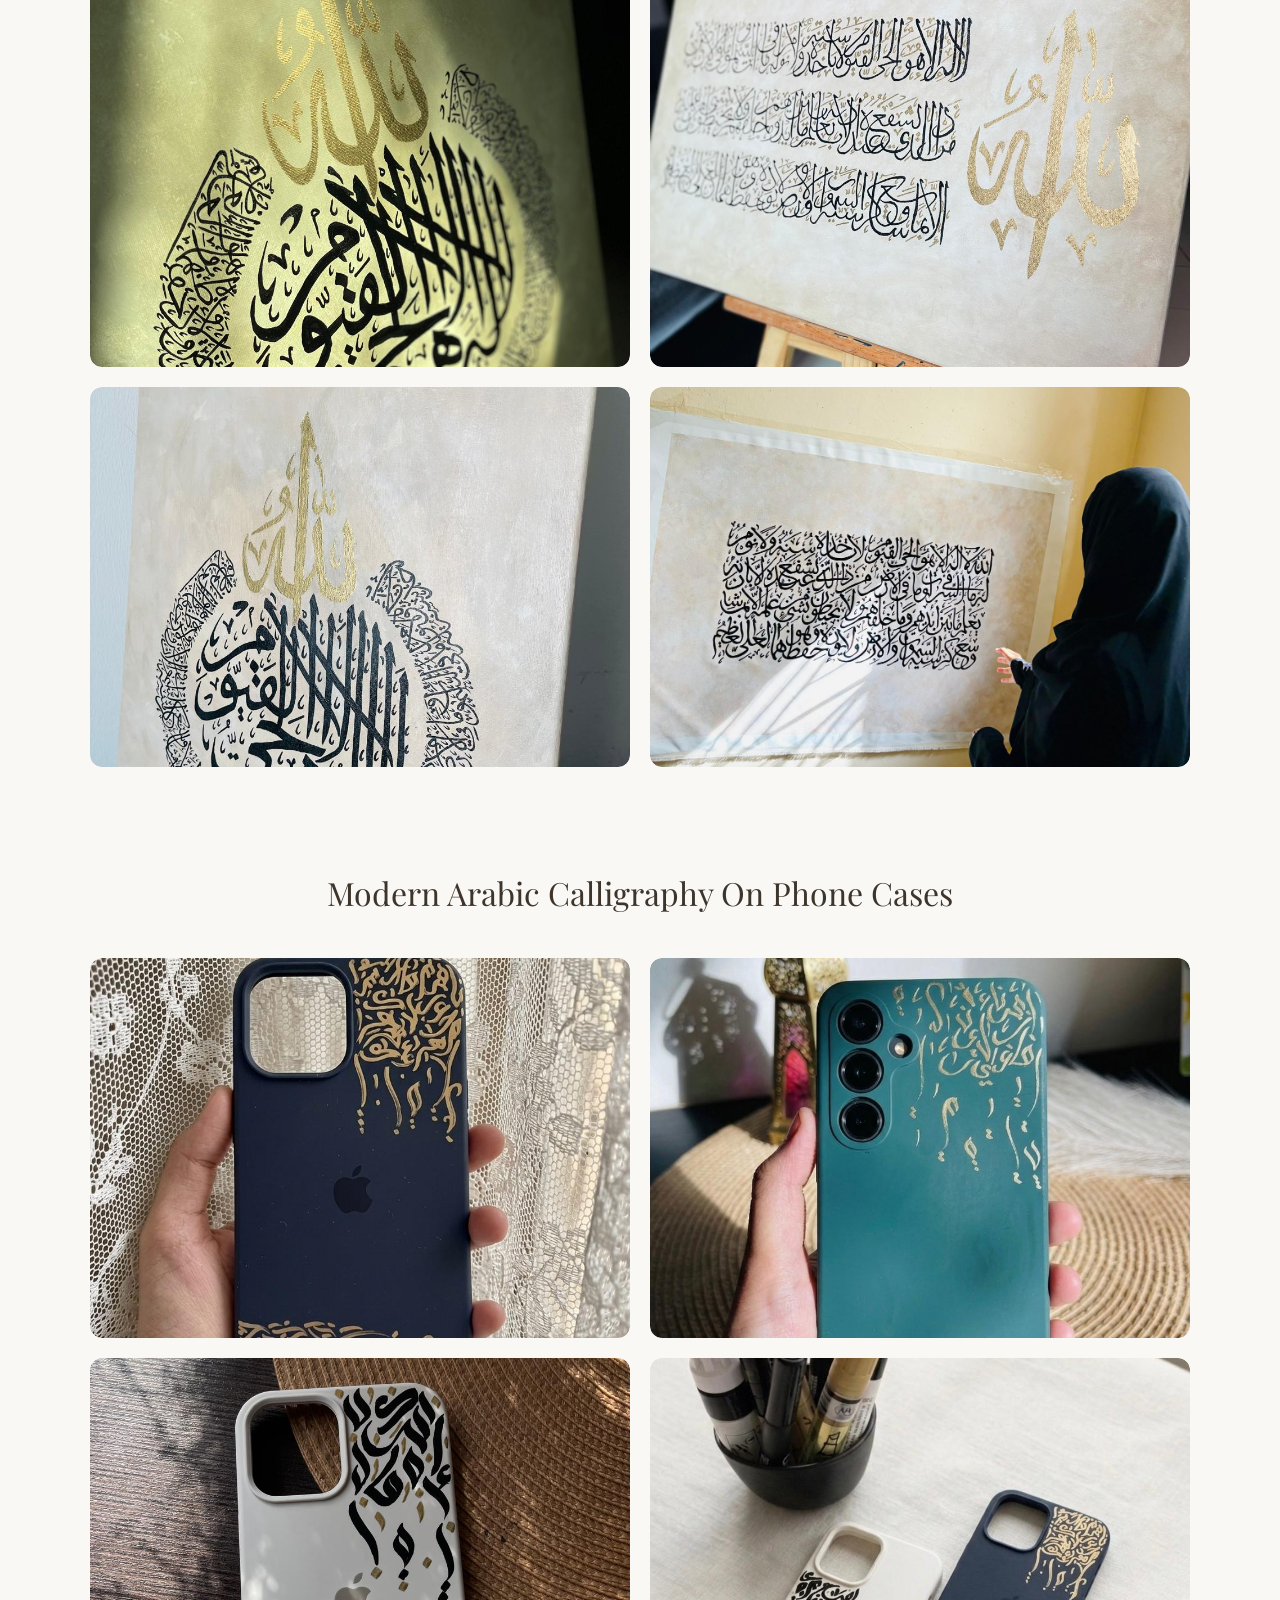
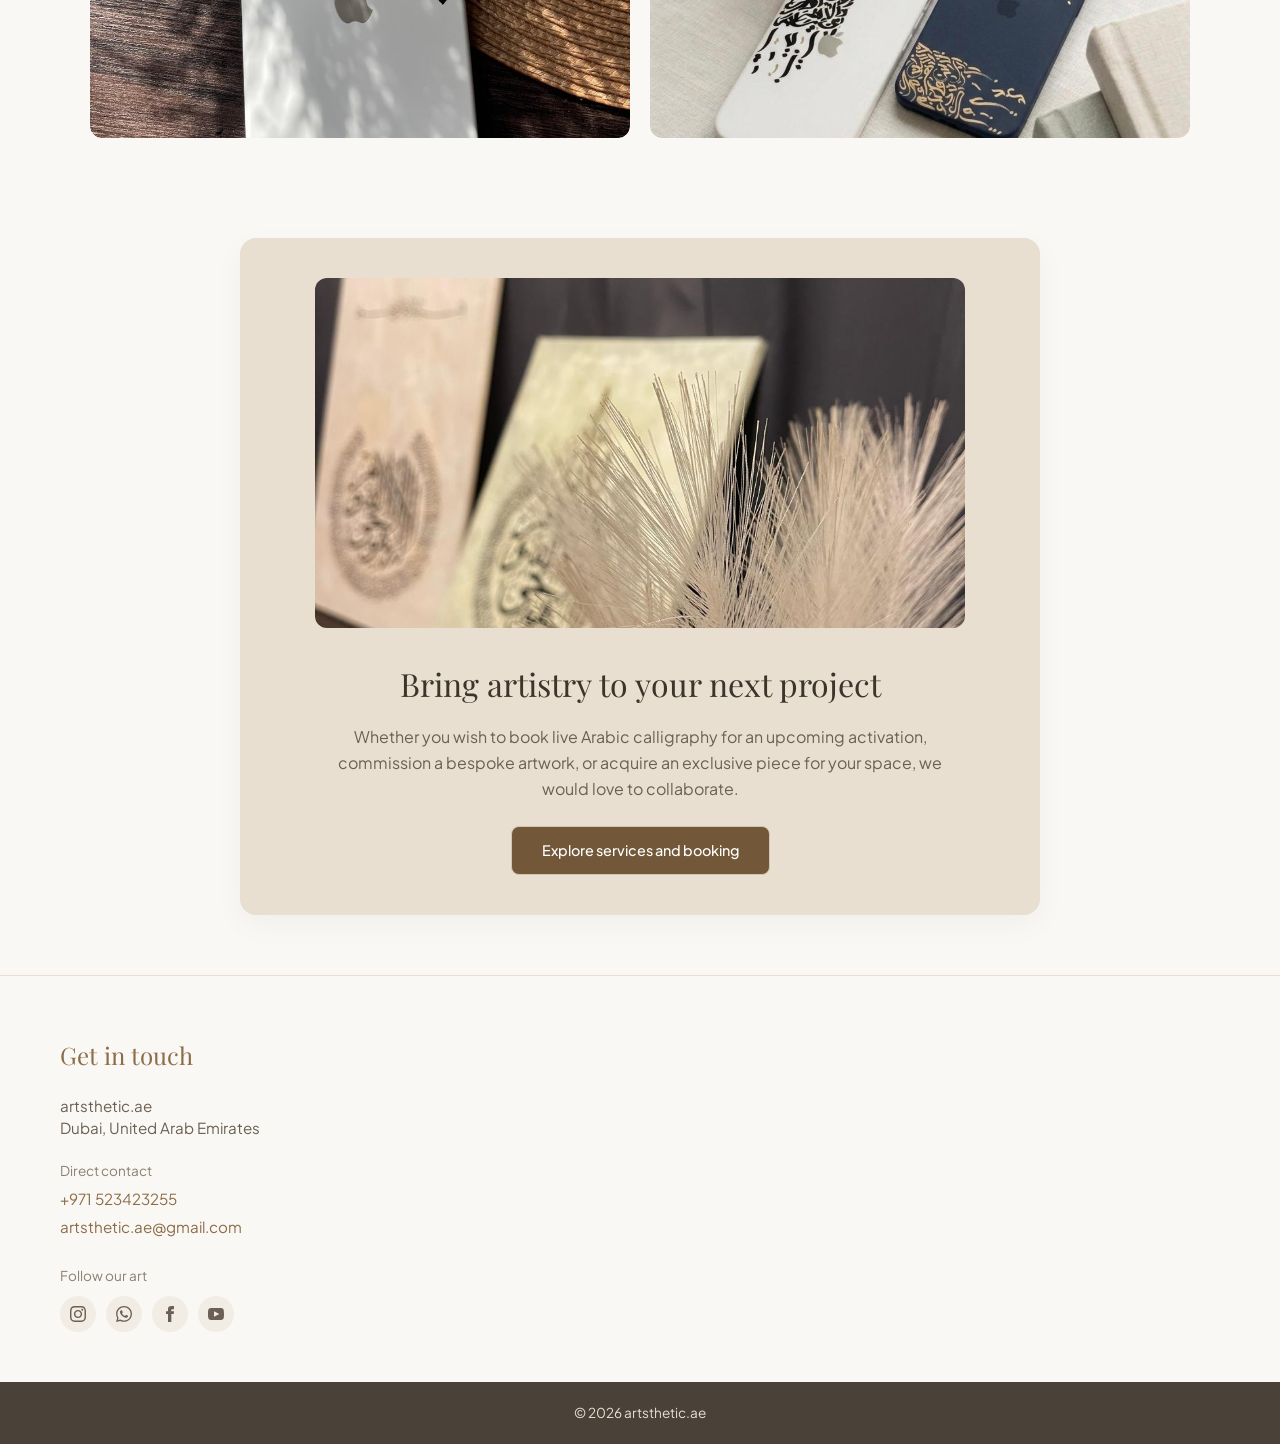
==== commit 359db43b: "Fix layout and responsive UI issues across all pages - Restore corrupted universal reset selector in" ====
--- a/portfolio.html
+++ b/portfolio.html
@@ -111,8 +111,11 @@
         </div>
     </section>
 
-      <!-- Get In Touch Info -->
-      <div class="footer-block">
+    <!-- Footer / Contact Section -->
+    <footer class="site-footer">
+        <div class="footer-grid">
+            <div class="footer-content-side">
+                <div class="footer-block">
         <h3>Get in touch</h3>
         <p class="company-tagline">artsthetic.ae</p>
         <p class="company-address">Dubai, United Arab Emirates</p>
@@ -132,18 +135,19 @@
                 <a href="https://wa.me/971523423255" target="_blank" class="social-icon" aria-label="WhatsApp">
                     <svg width="16" height="16" fill="currentColor" viewBox="0 0 24 24"><path d="M.057 24l1.687-6.163c-1.041-1.804-1.588-3.849-1.587-5.946.003-6.556 5.338-11.891 11.893-11.891 3.181.001 6.167 1.24 8.413 3.488 2.245 2.248 3.481 5.236 3.48 8.414-.003 6.557-5.338 11.892-11.893 11.892-1.99-.001-3.951-.5-5.688-1.448l-6.305 1.654zm6.597-3.807c1.676.995 3.276 1.591 5.392 1.592 5.448 0 9.886-4.434 9.889-9.885.002-5.462-4.415-9.89-9.881-9.892-5.452 0-9.887 4.434-9.889 9.884-.001 2.225.651 3.891 1.746 5.634l-.999 3.648 3.742-.981zm11.387-5.464c-.074-.124-.272-.198-.57-.347-.297-.149-1.758-.868-2.031-.967-.272-.099-.47-.149-.669.149-.198.297-.768.967-.941 1.165-.173.198-.347.223-.644.074-.297-.149-1.255-.462-2.39-1.475-.883-.788-1.48-1.761-1.653-2.059-.173-.297-.018-.458.13-.606.134-.133.297-.347.446-.521.151-.172.2-.296.3-.495.099-.198.05-.372-.025-.521-.075-.148-.669-1.611-.916-2.206-.242-.579-.487-.501-.669-.51l-.57-.01c-.198 0-.52.074-.792.372s-1.04 1.016-1.04 2.479 1.065 2.876 1.213 3.074c.149.198 2.095 3.2 5.076 4.487.709.306 1.263.489 1.694.626.712.226 1.36.194 1.872.118.571-.085 1.758-.719 2.006-1.413.248-.695.248-1.29.173-1.414z"/></svg>
                 </a>
-                <a href="https://facebook.com" target="_blank" class="social-icon" aria-label="Facebook">
+                <a href="https://www.facebook.com/share/1EHKfUYZZa/?mibextid=wwXIfr" target="_blank" class="social-icon" aria-label="Facebook">
                     <svg width="16" height="16" fill="currentColor" viewBox="0 0 24 24"><path d="M9 8h-3v4h3v12h5v-12h3.642l.358-4h-4v-1.667c0-.955.192-1.333 1.115-1.333h2.885v-5h-3.808c-3.596 0-5.192 1.583-5.192 4.615v3.385z"/></svg>
                 </a>
-                <a href="https://youtube.com" target="_blank" class="social-icon" aria-label="YouTube">
+                <a href="https://youtube.com/@amina-d4s2t?si=42t1UaNTRmc-JdF9" target="_blank" class="social-icon" aria-label="YouTube">
                     <svg width="16" height="16" fill="currentColor" viewBox="0 0 24 24"><path d="M19.615 3.184c-3.604-.246-11.631-.245-15.23 0-3.897.266-4.356 2.62-4.385 8.816.029 6.185.484 8.549 4.385 8.816 3.6.245 11.626.246 15.23 0 3.897-.266 4.356-2.62 4.385-8.816-.029-6.185-.484-8.549-4.385-8.816zm-10.615 12.816v-8l8 3.993-8 4.007z"/></svg>
                 </a>
             </div>
         </div>
     </div>
+            </div>
+        </div>
 
-</div>
-</div>
+        <!-- Copyright Bar -->
         <div class="footer-bottom-bar">
             <p>&copy; 2026 artsthetic.ae</p>
         </div>
--- a/style.css
+++ b/style.css
@@ -1,5 +1,5 @@
 /* Reset & Base Styles */
-•⁠  ⁠{
+* {
     margin: 0;
     padding: 0;
     box-sizing: border-box;
@@ -179,7 +179,7 @@
 
 .showcase-grid {
     display: grid;
-    grid-template-columns: repeat(auto-fit, minmax(320px, 1fr));
+    grid-template-columns: repeat(auto-fit, minmax(min(320px, 100%), 1fr));
     gap: 10px;
 }
 
@@ -188,6 +188,8 @@
     background-color: transparent; /* Removes the visible box background */
     border-radius: 12px;
     overflow: hidden;
+    display: flex;
+    flex-direction: column;
 }
 
 .showcase-card img {
@@ -201,6 +203,7 @@
     text-align: center;
     max-width: 100%;
     margin-bottom: 20px;
+    flex-grow: 1; /* Keeps images aligned when header text lengths differ */
 }
 
 .showcase-header h3 {
@@ -230,8 +233,7 @@
 .showcase-image-container img {
     width: 100%;
     height: 100%;
-    object-fit: contain; /* Ensures images scale perfectly to fill the box without distorting */
-    background-color: #faf8f5 ;
+    object-fit: cover; /* Fills the box without distorting */
     display: block;
 }
 /* Tablet & Desktop Layout: Side-by-Side */
@@ -1491,4 +1493,72 @@
     .artworks-sale-grid {
         grid-template-columns: repeat(2, 1fr);
     }
-}+}
+
+/* Small-screen refinements */
+img {
+    max-width: 100%;
+}
+
+.pricing-table-wrapper {
+    overflow-x: auto;
+}
+
+@media (max-width: 600px) {
+    .main-nav {
+        gap: 8px;
+        font-size: 0.85rem;
+    }
+
+    .hero-content h1 {
+        font-size: 2rem;
+    }
+
+    .hero-image-wrapper {
+        height: 280px;
+    }
+
+    .offerings-text-box h2,
+    .faq-intro h2,
+    .cta-content h2,
+    .portfolio-text h2,
+    .artshop-header-container h1 {
+        font-size: 1.7rem;
+    }
+
+    .testimonial-section blockquote {
+        font-size: 1.3rem;
+    }
+
+    .faq-question {
+        font-size: 1.1rem;
+        gap: 12px;
+    }
+
+    .faq-answer p {
+        padding-right: 0;
+    }
+
+    .medium-image-container {
+        height: 360px;
+    }
+
+    .gallery-item {
+        height: 160px;
+    }
+
+    .mini-artworks-grid .artwork-card img {
+        height: 200px;
+    }
+
+    .pricing-table th,
+    .pricing-table td {
+        padding: 12px 14px;
+        font-size: 0.88rem;
+    }
+
+    .artwork-purchase-row {
+        flex-wrap: wrap;
+        gap: 12px;
+    }
+}
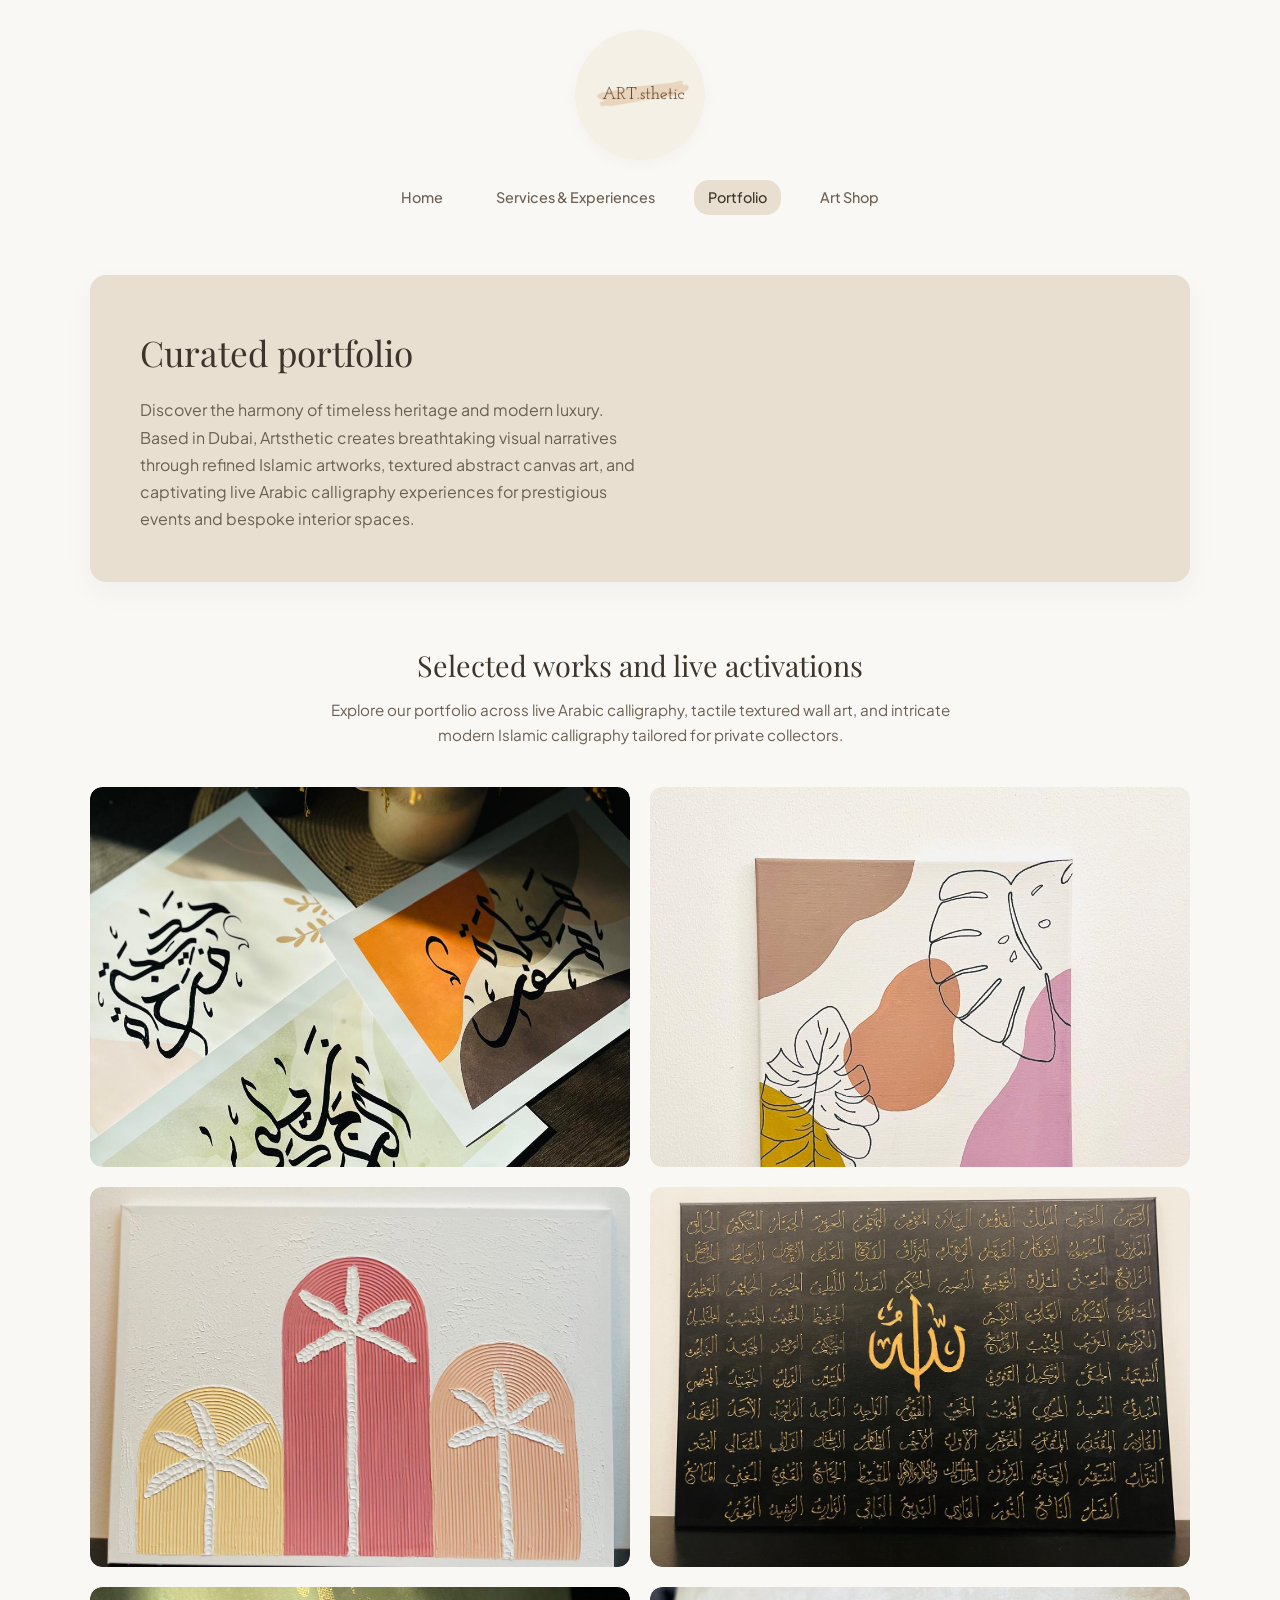
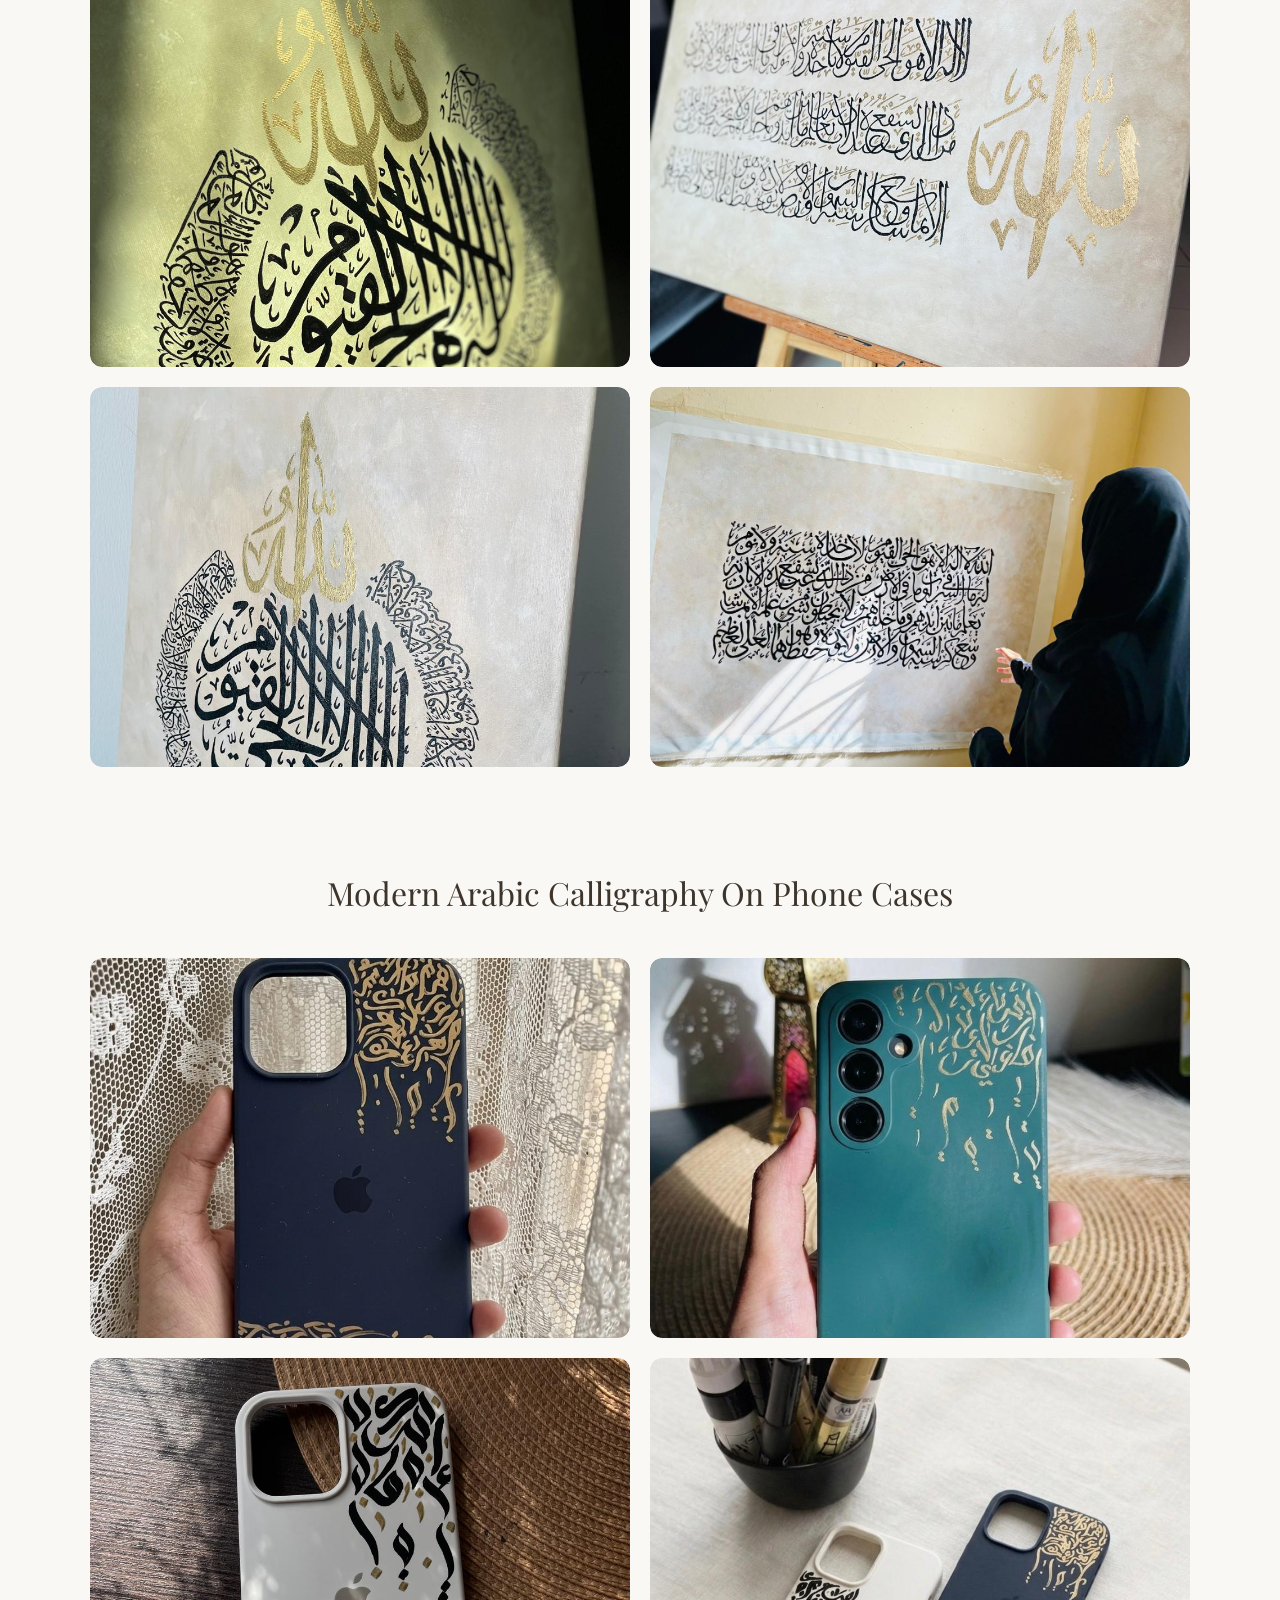
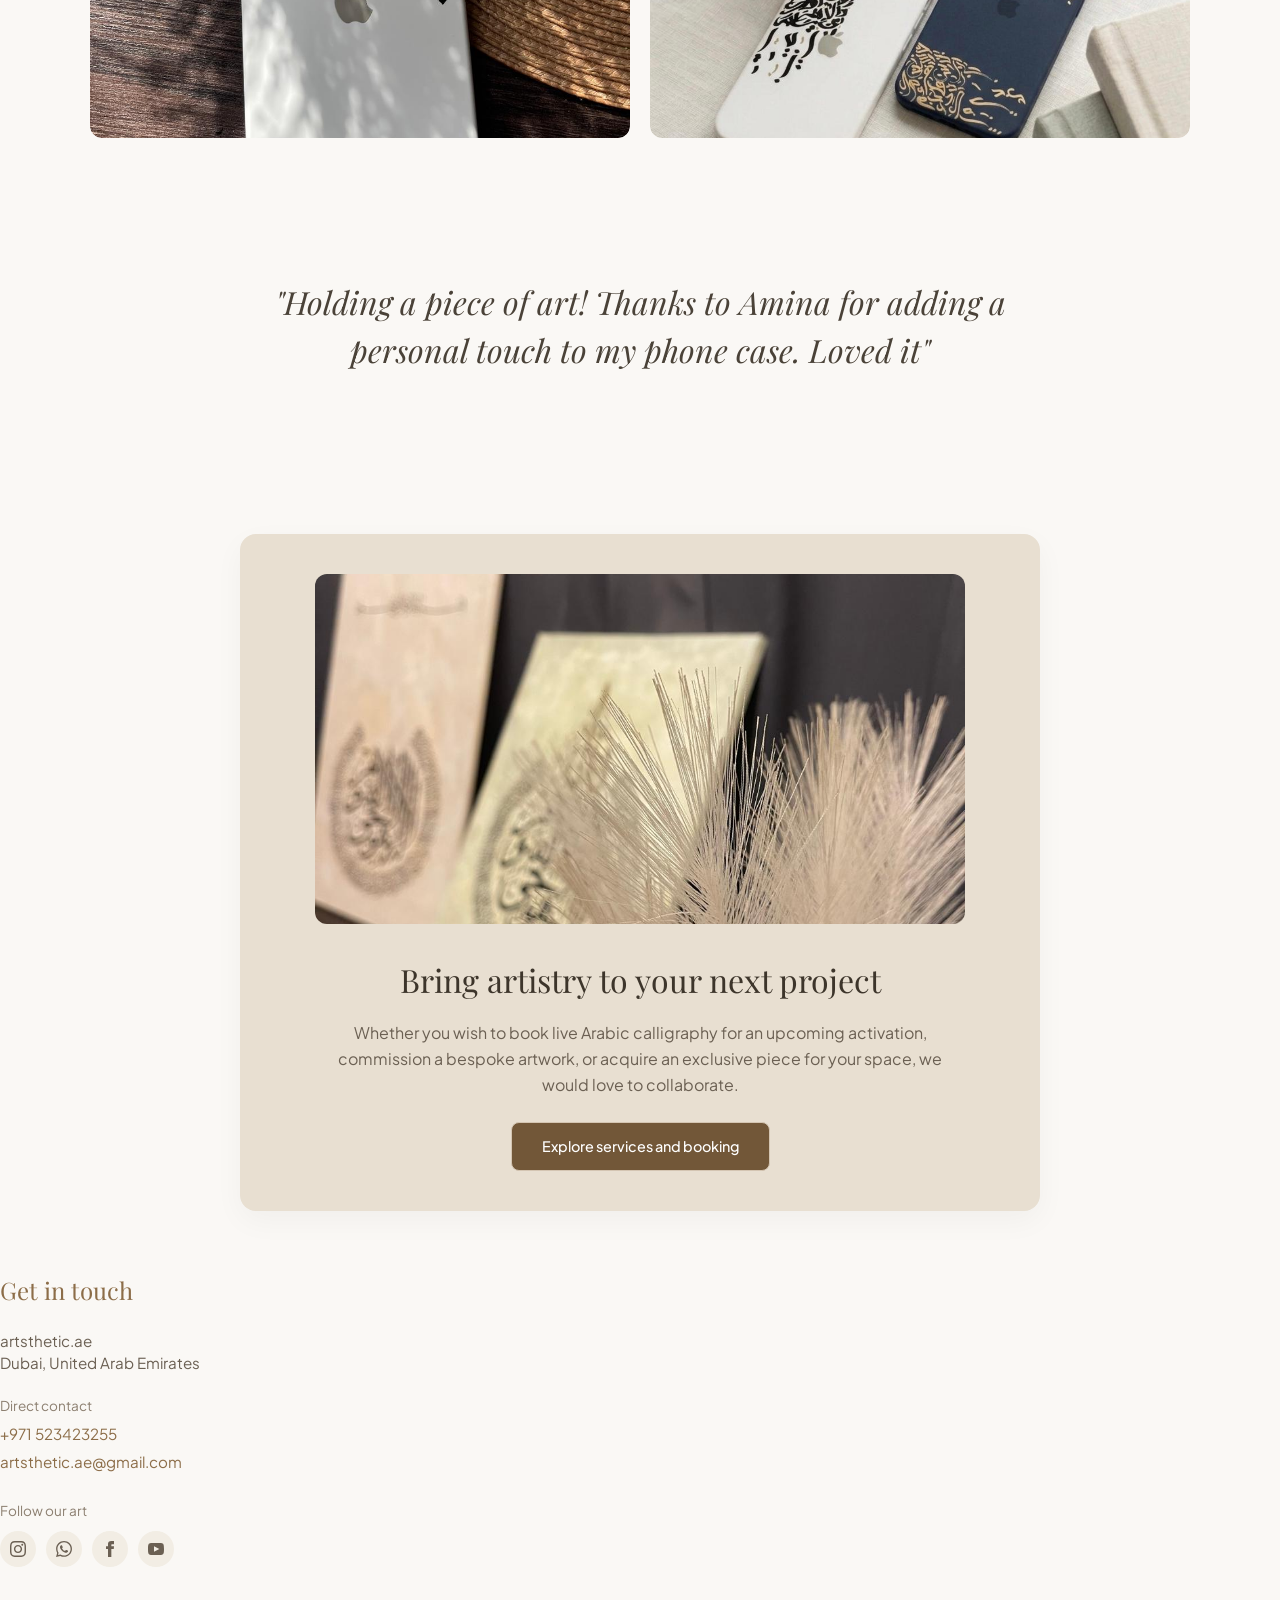
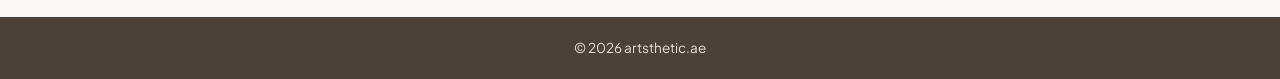
==== commit 9895ef88: "Add files via upload" ====
--- a/portfolio.html
+++ b/portfolio.html
@@ -97,6 +97,14 @@
             </div>
         </div>
     </section>
+    <section class="testimonial-section">
+        <div class="testimonial-content">
+            <blockquote>
+                "Holding a piece of art!
+                Thanks to Amina for adding a personal touch to my phone case. Loved it"
+            </blockquote>
+        </div>
+    </section>
     <!-- Portfolio Call to Action Section -->
     <section class="portfolio-cta-section">
         <div class="portfolio-cta-container">
@@ -111,11 +119,8 @@
         </div>
     </section>
 
-    <!-- Footer / Contact Section -->
-    <footer class="site-footer">
-        <div class="footer-grid">
-            <div class="footer-content-side">
-                <div class="footer-block">
+      <!-- Get In Touch Info -->
+      <div class="footer-block">
         <h3>Get in touch</h3>
         <p class="company-tagline">artsthetic.ae</p>
         <p class="company-address">Dubai, United Arab Emirates</p>
@@ -135,19 +140,18 @@
                 <a href="https://wa.me/971523423255" target="_blank" class="social-icon" aria-label="WhatsApp">
                     <svg width="16" height="16" fill="currentColor" viewBox="0 0 24 24"><path d="M.057 24l1.687-6.163c-1.041-1.804-1.588-3.849-1.587-5.946.003-6.556 5.338-11.891 11.893-11.891 3.181.001 6.167 1.24 8.413 3.488 2.245 2.248 3.481 5.236 3.48 8.414-.003 6.557-5.338 11.892-11.893 11.892-1.99-.001-3.951-.5-5.688-1.448l-6.305 1.654zm6.597-3.807c1.676.995 3.276 1.591 5.392 1.592 5.448 0 9.886-4.434 9.889-9.885.002-5.462-4.415-9.89-9.881-9.892-5.452 0-9.887 4.434-9.889 9.884-.001 2.225.651 3.891 1.746 5.634l-.999 3.648 3.742-.981zm11.387-5.464c-.074-.124-.272-.198-.57-.347-.297-.149-1.758-.868-2.031-.967-.272-.099-.47-.149-.669.149-.198.297-.768.967-.941 1.165-.173.198-.347.223-.644.074-.297-.149-1.255-.462-2.39-1.475-.883-.788-1.48-1.761-1.653-2.059-.173-.297-.018-.458.13-.606.134-.133.297-.347.446-.521.151-.172.2-.296.3-.495.099-.198.05-.372-.025-.521-.075-.148-.669-1.611-.916-2.206-.242-.579-.487-.501-.669-.51l-.57-.01c-.198 0-.52.074-.792.372s-1.04 1.016-1.04 2.479 1.065 2.876 1.213 3.074c.149.198 2.095 3.2 5.076 4.487.709.306 1.263.489 1.694.626.712.226 1.36.194 1.872.118.571-.085 1.758-.719 2.006-1.413.248-.695.248-1.29.173-1.414z"/></svg>
                 </a>
-                <a href="https://www.facebook.com/share/1EHKfUYZZa/?mibextid=wwXIfr" target="_blank" class="social-icon" aria-label="Facebook">
+                <a href="https://facebook.com" target="_blank" class="social-icon" aria-label="Facebook">
                     <svg width="16" height="16" fill="currentColor" viewBox="0 0 24 24"><path d="M9 8h-3v4h3v12h5v-12h3.642l.358-4h-4v-1.667c0-.955.192-1.333 1.115-1.333h2.885v-5h-3.808c-3.596 0-5.192 1.583-5.192 4.615v3.385z"/></svg>
                 </a>
-                <a href="https://youtube.com/@amina-d4s2t?si=42t1UaNTRmc-JdF9" target="_blank" class="social-icon" aria-label="YouTube">
+                <a href="https://youtube.com" target="_blank" class="social-icon" aria-label="YouTube">
                     <svg width="16" height="16" fill="currentColor" viewBox="0 0 24 24"><path d="M19.615 3.184c-3.604-.246-11.631-.245-15.23 0-3.897.266-4.356 2.62-4.385 8.816.029 6.185.484 8.549 4.385 8.816 3.6.245 11.626.246 15.23 0 3.897-.266 4.356-2.62 4.385-8.816-.029-6.185-.484-8.549-4.385-8.816zm-10.615 12.816v-8l8 3.993-8 4.007z"/></svg>
                 </a>
             </div>
         </div>
     </div>
-            </div>
-        </div>
 
-        <!-- Copyright Bar -->
+</div>
+</div>
         <div class="footer-bottom-bar">
             <p>&copy; 2026 artsthetic.ae</p>
         </div>
--- a/style.css
+++ b/style.css
@@ -1505,11 +1505,6 @@
 }
 
 @media (max-width: 600px) {
-    .main-nav {
-        gap: 8px;
-        font-size: 0.85rem;
-    }
-
     .hero-content h1 {
         font-size: 2rem;
     }
@@ -1562,3 +1557,116 @@
         gap: 12px;
     }
 }
+
+/* Mobile Header & Sidebar Navigation */
+.nav-toggle,
+.nav-overlay {
+    display: none;
+}
+
+@media (max-width: 767px) {
+    .site-header {
+        position: sticky;
+        top: 0;
+        z-index: 100;
+        flex-direction: row;
+        justify-content: space-between;
+        padding: 10px 16px;
+        border-bottom: 1px solid #e8dfd1;
+    }
+
+    .logo-container {
+        width: 56px;
+        height: 56px;
+        margin-bottom: 0;
+    }
+
+    .nav-toggle {
+        position: relative;
+        z-index: 102;
+        display: flex;
+        flex-direction: column;
+        justify-content: center;
+        align-items: center;
+        gap: 5px;
+        width: 44px;
+        height: 44px;
+        background: none;
+        border: none;
+        border-radius: 50%;
+        cursor: pointer;
+    }
+
+    .nav-toggle span {
+        display: block;
+        width: 22px;
+        height: 2px;
+        background-color: #3d352b;
+        border-radius: 2px;
+        transition: transform 0.3s ease, opacity 0.3s ease;
+    }
+
+    .nav-open .nav-toggle span:nth-child(1) {
+        transform: translateY(7px) rotate(45deg);
+    }
+
+    .nav-open .nav-toggle span:nth-child(2) {
+        opacity: 0;
+    }
+
+    .nav-open .nav-toggle span:nth-child(3) {
+        transform: translateY(-7px) rotate(-45deg);
+    }
+
+    .main-nav {
+        position: fixed;
+        top: 0;
+        right: 0;
+        z-index: 101;
+        width: min(280px, 80vw);
+        height: 100vh;
+        height: 100dvh;
+        flex-direction: column;
+        flex-wrap: nowrap;
+        justify-content: flex-start;
+        gap: 6px;
+        padding: 90px 20px 30px;
+        background-color: #faf8f5;
+        box-shadow: -10px 0 30px rgba(0, 0, 0, 0.08);
+        font-size: 1rem;
+        overflow-y: auto;
+        transform: translateX(100%);
+        visibility: hidden;
+        transition: transform 0.3s ease, visibility 0.3s ease;
+    }
+
+    .nav-open .main-nav {
+        transform: translateX(0);
+        visibility: visible;
+    }
+
+    .main-nav a {
+        padding: 12px 16px;
+        border-radius: 8px;
+    }
+
+    .nav-overlay {
+        display: block;
+        position: fixed;
+        inset: 0;
+        z-index: 99;
+        background-color: rgba(61, 53, 43, 0.35);
+        opacity: 0;
+        visibility: hidden;
+        transition: opacity 0.3s ease, visibility 0.3s ease;
+    }
+
+    .nav-open .nav-overlay {
+        opacity: 1;
+        visibility: visible;
+    }
+
+    body.nav-open {
+        overflow: hidden;
+    }
+}
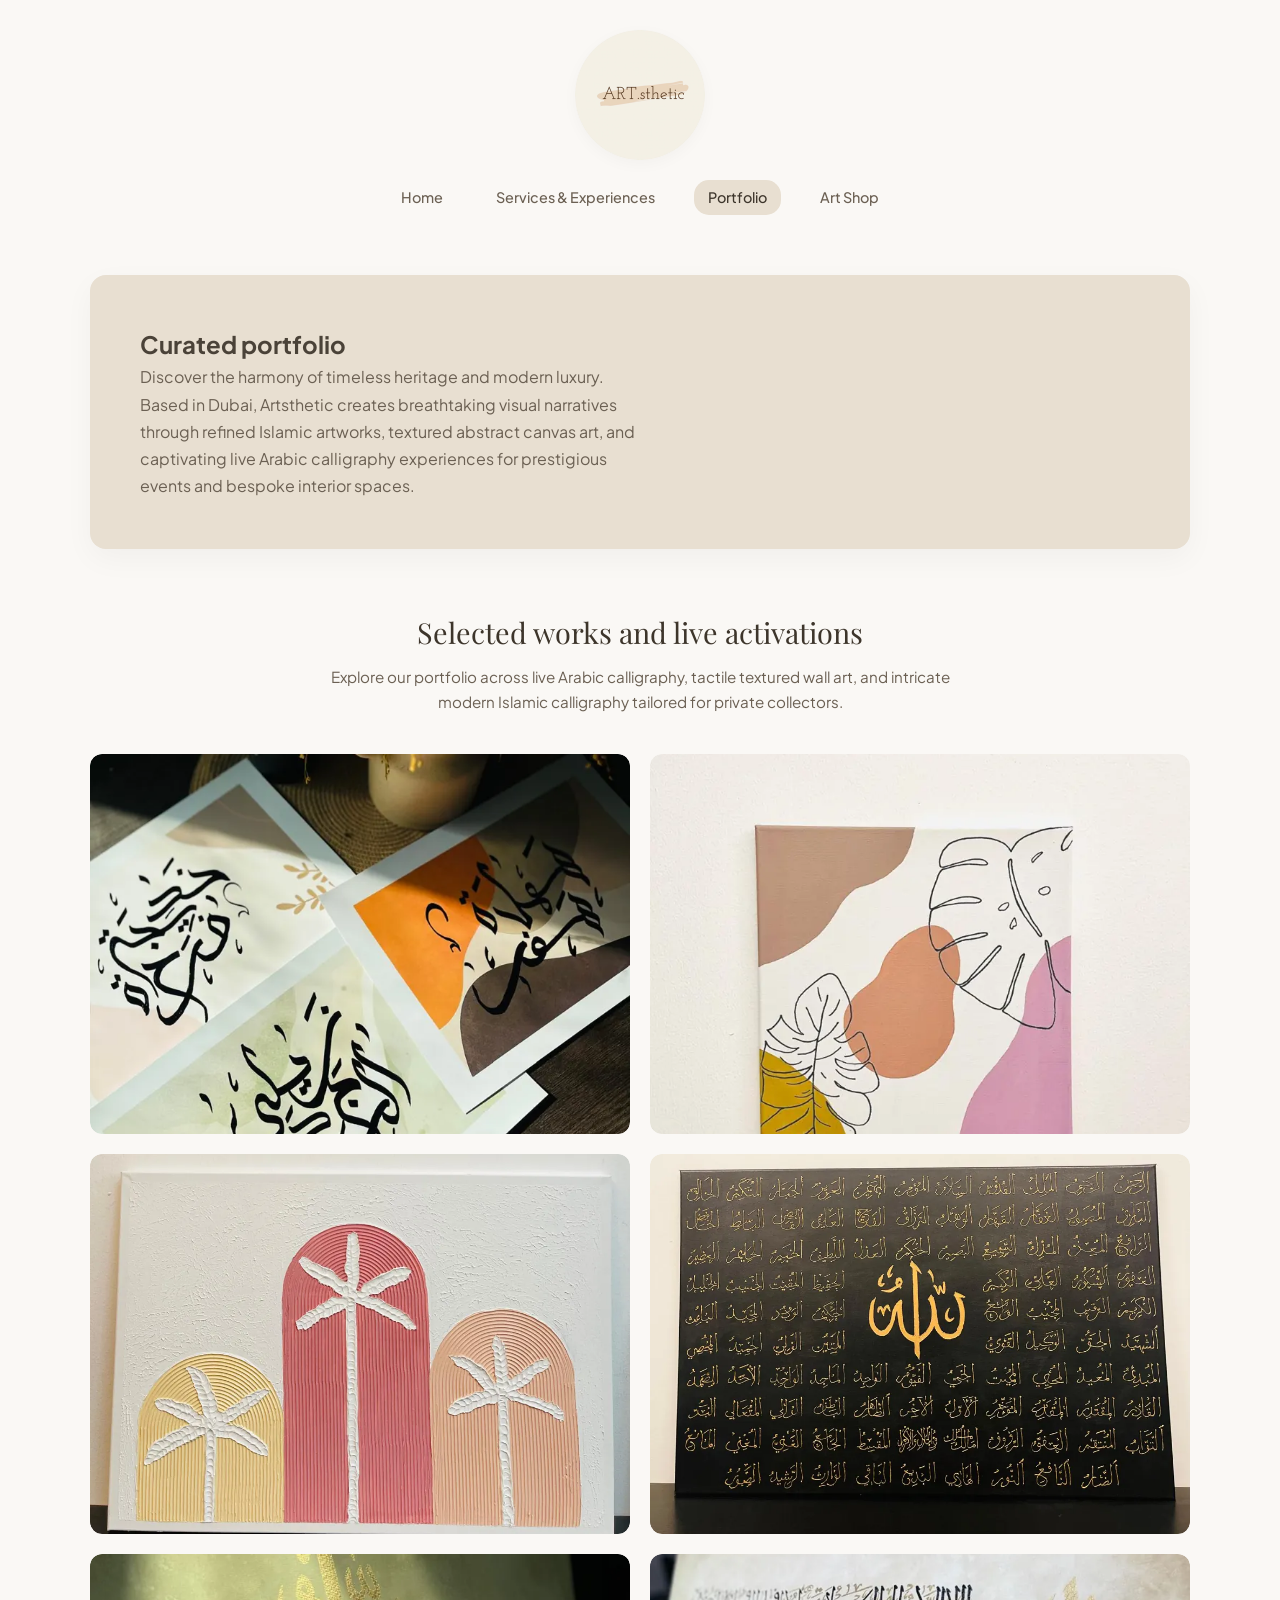
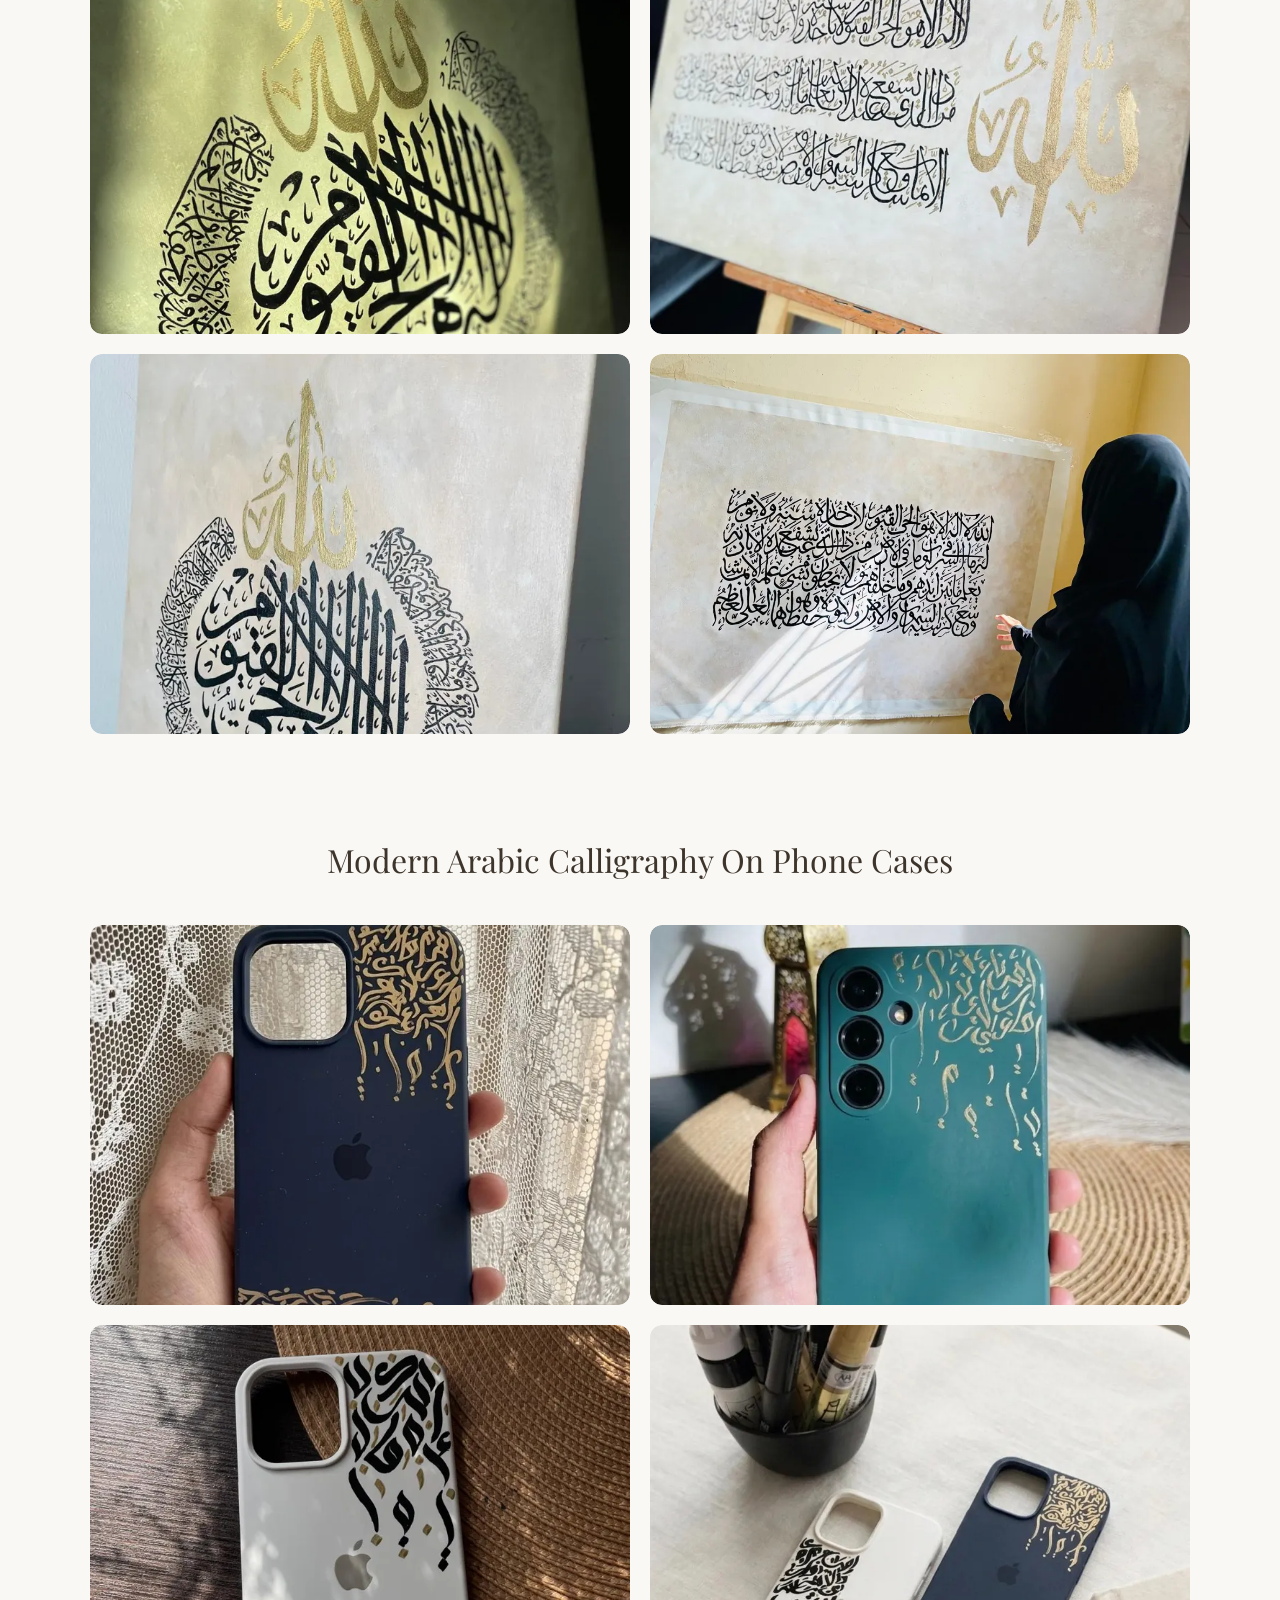
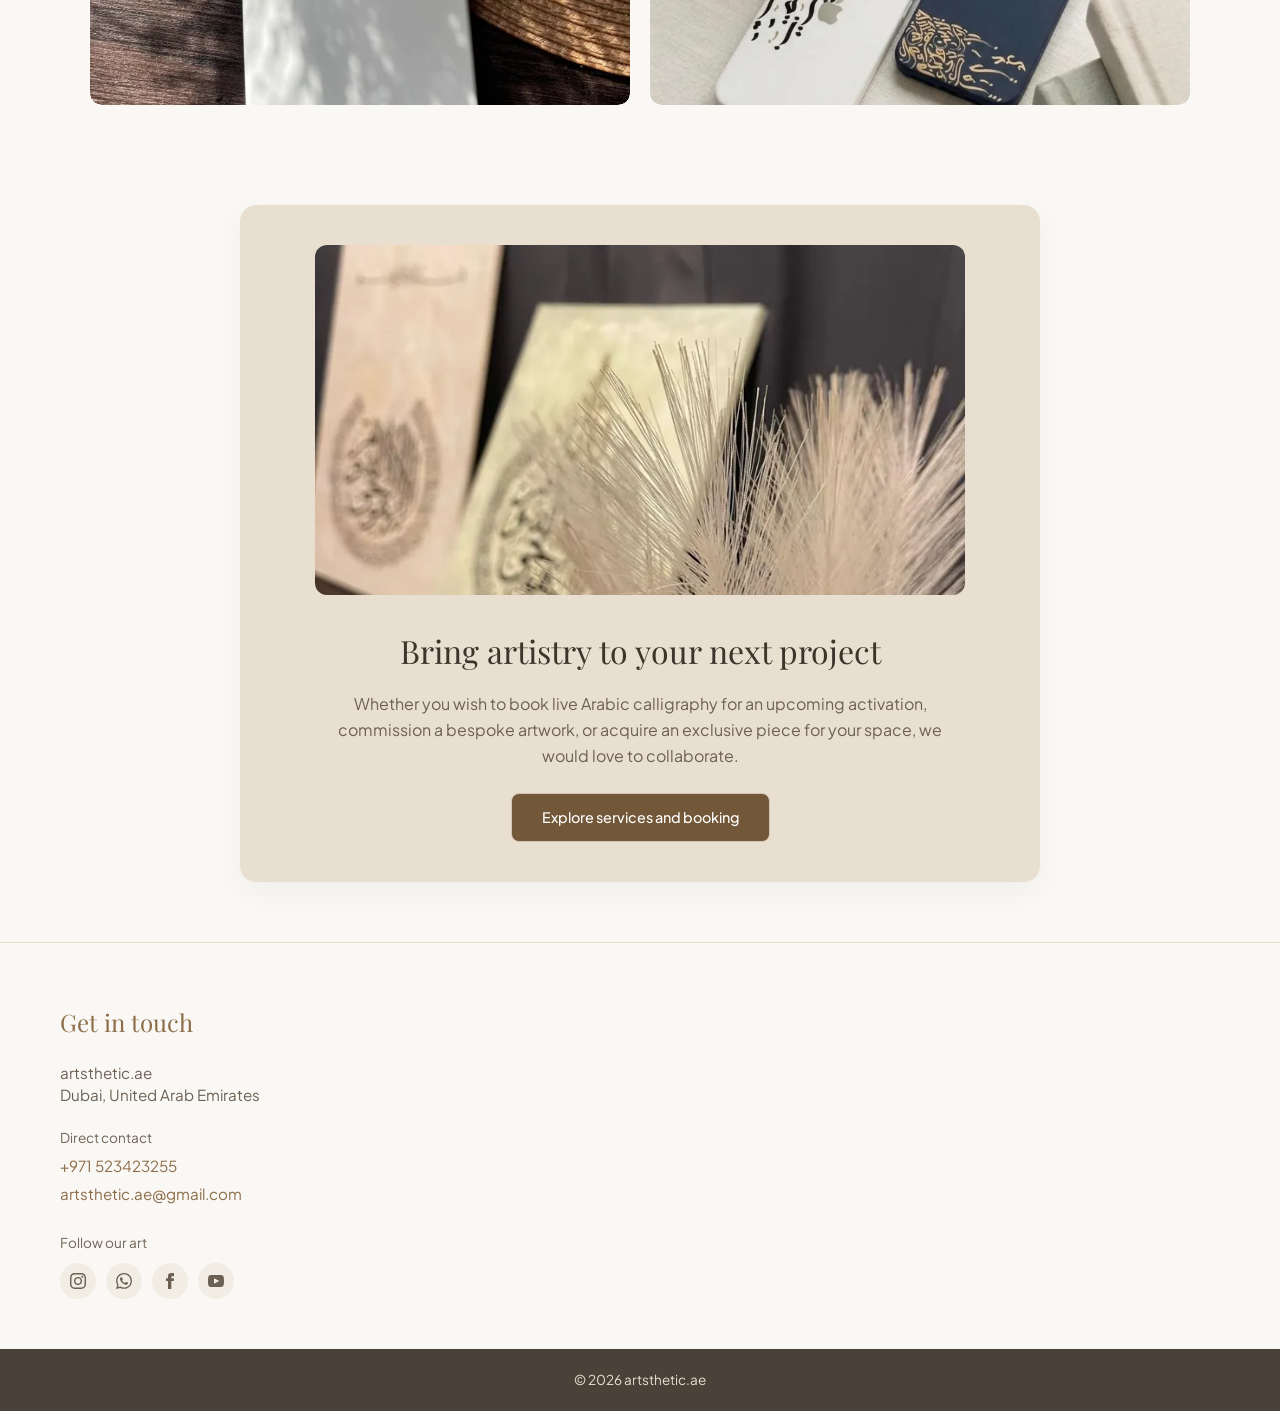
==== commit ed542842: "updates the images" ====
--- a/portfolio.html
+++ b/portfolio.html
@@ -4,9 +4,21 @@
     <meta charset="UTF-8">
     <meta name="viewport" content="width=device-width, initial-scale=1.0">
     <title>Curated Portfolio | ART.sthetic</title>
+    <meta name="description" content="Selected works by ART.sthetic: live Arabic calligraphy, textured wall art, Islamic calligraphy canvases and custom phone cases.">
+    <link rel="canonical" href="https://aminarazak.github.io/artsthetic.ae/portfolio.html">
+    <meta property="og:type" content="website">
+    <meta property="og:site_name" content="ART.sthetic">
+    <meta property="og:title" content="Curated Portfolio | ART.sthetic">
+    <meta property="og:description" content="Selected works by ART.sthetic: live Arabic calligraphy, textured wall art, Islamic calligraphy canvases and custom phone cases.">
+    <meta property="og:url" content="https://aminarazak.github.io/artsthetic.ae/portfolio.html">
+    <meta property="og:image" content="https://aminarazak.github.io/artsthetic.ae/images/og-image.jpg">
+    <meta name="twitter:card" content="summary_large_image">
+    <link rel="icon" type="image/png" href="images/favicon.png">
+    <link rel="apple-touch-icon" href="images/apple-touch-icon.png">
+    <link rel="preconnect" href="https://fonts.googleapis.com">
+    <link rel="preconnect" href="https://fonts.gstatic.com" crossorigin>
+    <link href="https://fonts.googleapis.com/css2?family=Playfair+Display:ital,wght@0,400;0,600;1,400&family=Plus+Jakarta+Sans:wght@300;400;500;600&display=swap" rel="stylesheet">
     <link rel="stylesheet" href="style.css">
-    <!-- Google Fonts -->
-    <link href="https://fonts.googleapis.com/css2?family=Playfair+Display:ital,wght@0,400;0,600;1,400&family=Plus+Jakarta+Sans:wght@300;400;500&display=swap" rel="stylesheet">
 </head>
 <body>
 
@@ -14,23 +26,27 @@
     <header class="site-header">
         <div class="logo-container">
             <a href="index.html">
-                <img src="images/logo.png" alt="ART.sthetic Logo" class="logo-img">
+                <img src="images/logo.png" alt="ART.sthetic Logo" class="logo-img" width="130" height="130">
             </a>
         </div>
-        <nav class="main-nav">
+        <button class="nav-toggle" type="button" aria-label="Open menu" aria-expanded="false" aria-controls="main-nav">
+            <span></span><span></span><span></span>
+        </button>
+        <nav class="main-nav" id="main-nav">
             <a href="index.html">Home</a>
             <a href="services.html">Services & Experiences</a>
             <a href="portfolio.html" class="active">Portfolio</a>
             <a href="shop.html">Art Shop</a>
         </nav>
     </header>
+    <div class="nav-overlay"></div>
 
     <!-- Portfolio Intro Section -->
     <section class="portfolio-intro-section">
         <div class="portfolio-intro-container">
             <div class="portfolio-intro-card">
                 <div class="portfolio-text">
-                    <h2>Curated portfolio</h2>
+                    <h1>Curated portfolio</h1>
                     <p>Discover the harmony of timeless heritage and modern luxury. Based in Dubai, Artsthetic creates breathtaking visual narratives through refined Islamic artworks, textured abstract canvas art, and captivating live Arabic calligraphy experiences for prestigious events and bespoke interior spaces.</p>
                 </div>
                 
@@ -42,35 +58,35 @@
     <section class="portfolio-grid-section">
         <div class="portfolio-grid-container">
             <div class="section-title-box">
-                <h3>Selected works and live activations</h3>
+                <h2>Selected works and live activations</h2>
                 <p>Explore our portfolio across live Arabic calligraphy, tactile textured wall art, and intricate modern Islamic calligraphy tailored for private collectors.</p>
             </div>
 
             <!-- Responsive Portfolio Image Grid -->
             <div class="portfolio-grid">
                 <div class="portfolio-item">
-                    <img src="images/img9.jpeg" alt="Calligraphy Showcase 1">
+                    <img src="images/img9.webp" srcset="images/img9-480.webp 480w, images/img9.webp 750w" sizes="(max-width: 767px) 100vw, 600px" width="750" height="1000" alt="Arabic calligraphy pieces on paper with dried flowers" loading="lazy" decoding="async">
                 </div>
                 <div class="portfolio-item">
-                    <img src="images/img11.jpeg" alt="Calligraphy Showcase 2">
+                    <img src="images/img11.webp" srcset="images/img11-480.webp 480w, images/img11.webp 750w" sizes="(max-width: 767px) 100vw, 600px" width="750" height="1000" alt="Abstract canvas with blush shapes and line-drawn leaves" loading="lazy" decoding="async">
                 </div>
                 <div class="portfolio-item">
-                    <img src="images/img12.jpeg" alt="Calligraphy Showcase 3">
+                    <img src="images/img12.webp" srcset="images/img12-480.webp 480w, images/img12.webp 1000w" sizes="(max-width: 767px) 100vw, 600px" width="1000" height="896" alt="Textured palm tree arches canvas in pink and yellow" loading="lazy" decoding="async">
                 </div>
                 <div class="portfolio-item">
-                    <img src="images/img13.jpeg" alt="Calligraphy Showcase 4">
+                    <img src="images/img13.webp" srcset="images/img13-480.webp 480w, images/img13.webp 1000w" sizes="(max-width: 767px) 100vw, 600px" width="1000" height="971" alt="Black canvas with gold Asmaul Husna calligraphy" loading="lazy" decoding="async">
                 </div>
                 <div class="portfolio-item">
-                    <img src="images/img14.jpeg" alt="Calligraphy Showcase 4">
+                    <img src="images/img14.webp" srcset="images/img14-480.webp 480w, images/img14.webp 750w" sizes="(max-width: 767px) 100vw, 600px" width="750" height="1000" alt="Ayatul Kursi calligraphy canvas lit by a spotlight" loading="lazy" decoding="async">
                 </div>
                 <div class="portfolio-item">
-                    <img src="images/img15.jpeg" alt="Calligraphy Showcase 4">
+                    <img src="images/img15.webp" srcset="images/img15-480.webp 480w, images/img15.webp 750w" sizes="(max-width: 767px) 100vw, 600px" width="750" height="1000" alt="Arabic calligraphy canvas with gold Allah lettering on an easel" loading="lazy" decoding="async">
                 </div>
                 <div class="portfolio-item">
-                    <img src="images/img10.jpeg" alt="Calligraphy Showcase 4">
+                    <img src="images/img10.webp" srcset="images/img10-480.webp 480w, images/img10.webp 750w" sizes="(max-width: 767px) 100vw, 600px" width="750" height="1000" alt="Ayatul Kursi calligraphy canvas with gold Allah lettering" loading="lazy" decoding="async">
                 </div>
                 <div class="portfolio-item">
-                    <img src="images/img17.jpeg" alt="Calligraphy Showcase 4">
+                    <img src="images/img17.webp" srcset="images/img17-480.webp 480w, images/img17.webp 1000w" sizes="(max-width: 767px) 100vw, 600px" width="1000" height="943" alt="Calligrapher working on a large Arabic script canvas" loading="lazy" decoding="async">
                 </div>
             </div>
         </div>
@@ -83,33 +99,25 @@
             </div>
             <div class="phone-cases-grid">
                 <div class="phone-case-card">
-                    <img src="images/ph1.jpeg" alt="Phone Case Calligraphy 1">
+                    <img src="images/ph1.webp" srcset="images/ph1-480.webp 480w, images/ph1.webp 759w" sizes="(max-width: 767px) 100vw, 600px" width="759" height="1000" alt="Navy phone case with gold Arabic calligraphy" loading="lazy" decoding="async">
                 </div>
                 <div class="phone-case-card">
-                    <img src="images/ph2.jpeg" alt="Phone Case Calligraphy 2">
+                    <img src="images/ph2.webp" srcset="images/ph2-480.webp 480w, images/ph2.webp 802w" sizes="(max-width: 767px) 100vw, 600px" width="802" height="1000" alt="Teal phone case with gold Arabic calligraphy" loading="lazy" decoding="async">
                 </div>
                 <div class="phone-case-card">
-                    <img src="images/ph3.jpeg" alt="Phone Case Calligraphy 2">
+                    <img src="images/ph3.webp" srcset="images/ph3-480.webp 480w, images/ph3.webp 750w" sizes="(max-width: 767px) 100vw, 600px" width="750" height="1000" alt="White phone case with black Arabic calligraphy" loading="lazy" decoding="async">
                 </div>
                 <div class="phone-case-card">
-                    <img src="images/ph4.jpeg" alt="Phone Case Calligraphy 2">
+                    <img src="images/ph4.webp" srcset="images/ph4-480.webp 480w, images/ph4.webp 883w" sizes="(max-width: 767px) 100vw, 600px" width="883" height="1000" alt="Two calligraphy phone cases beside a pen holder" loading="lazy" decoding="async">
                 </div>
             </div>
-        </div>
-    </section>
-    <section class="testimonial-section">
-        <div class="testimonial-content">
-            <blockquote>
-                "Holding a piece of art!
-                Thanks to Amina for adding a personal touch to my phone case. Loved it"
-            </blockquote>
         </div>
     </section>
     <!-- Portfolio Call to Action Section -->
     <section class="portfolio-cta-section">
         <div class="portfolio-cta-container">
             <div class="portfolio-cta-image">
-                <img src="images/img18.jpeg" alt="Artistic Workspace & Calligraphy">
+                <img src="images/img18.webp" srcset="images/img18-480.webp 480w, images/img18.webp 750w" sizes="(max-width: 767px) 100vw, 600px" width="750" height="1000" alt="Neutral calligraphy canvases styled with pampas grass" loading="lazy" decoding="async">
             </div>
             <div class="portfolio-cta-content">
                 <h2>Bring artistry to your next project</h2>
@@ -119,8 +127,11 @@
         </div>
     </section>
 
-      <!-- Get In Touch Info -->
-      <div class="footer-block">
+    <!-- Footer / Contact Section -->
+    <footer class="site-footer">
+        <div class="footer-grid">
+            <div class="footer-content-side">
+                <div class="footer-block">
         <h3>Get in touch</h3>
         <p class="company-tagline">artsthetic.ae</p>
         <p class="company-address">Dubai, United Arab Emirates</p>
@@ -134,28 +145,30 @@
         <div class="social-follow">
             <p>Follow our art</p>
             <div class="social-icons">
-                <a href="https://instagram.com/art.sthetic.ae" target="_blank" class="social-icon" aria-label="Instagram">
+                <a href="https://instagram.com/art.sthetic.ae" target="_blank" rel="noopener" class="social-icon" aria-label="Instagram">
                     <svg width="16" height="16" fill="currentColor" viewBox="0 0 24 24"><path d="M12 2.163c3.204 0 3.584.012 4.85.07 3.252.148 4.771 1.691 4.919 4.919.058 1.265.069 1.645.069 4.849 0 3.205-.012 3.584-.069 4.849-.149 3.225-1.664 4.771-4.919 4.919-1.266.058-1.644.07-4.85.07-3.204 0-3.584-.012-4.849-.07-3.26-.149-4.771-1.699-4.919-4.92-.058-1.265-.07-1.644-.07-4.849 0-3.204.013-3.583.07-4.849.149-3.227 1.664-4.771 4.919-4.919 1.266-.057 1.645-.069 4.849-.069zm0-2.163c-3.259 0-3.667.014-4.947.072-4.358.2-6.78 2.618-6.98 6.98-.059 1.281-.073 1.689-.073 4.948 0 3.259.014 3.668.072 4.948.2 4.358 2.618 6.78 6.98 6.98 1.281.058 1.689.072 4.948.072 3.259 0 3.668-.014 4.948-.072 4.354-.2 6.782-2.618 6.979-6.98.059-1.28.073-1.689.073-4.948 0-3.259-.014-3.667-.072-4.947-.196-4.354-2.617-6.78-6.979-6.98-1.281-.059-1.69-.073-4.949-.073zm0 5.838c-3.403 0-6.162 2.759-6.162 6.162s2.759 6.163 6.162 6.163 6.162-2.759 6.162-6.163c0-3.403-2.759-6.162-6.162-6.162zm0 10.162c-2.209 0-4-1.79-4-4 0-2.209 1.791-4 4-4s4 1.791 4 4c0 2.21-1.791 4-4 4zm6.406-11.845c-.796 0-1.441.645-1.441 1.44s.645 1.44 1.441 1.44c.795 0 1.439-.645 1.439-1.44s-.644-1.44-1.439-1.44z"/></svg>
                 </a>
-                <a href="https://wa.me/971523423255" target="_blank" class="social-icon" aria-label="WhatsApp">
+                <a href="https://wa.me/971523423255" target="_blank" rel="noopener" class="social-icon" aria-label="WhatsApp">
                     <svg width="16" height="16" fill="currentColor" viewBox="0 0 24 24"><path d="M.057 24l1.687-6.163c-1.041-1.804-1.588-3.849-1.587-5.946.003-6.556 5.338-11.891 11.893-11.891 3.181.001 6.167 1.24 8.413 3.488 2.245 2.248 3.481 5.236 3.48 8.414-.003 6.557-5.338 11.892-11.893 11.892-1.99-.001-3.951-.5-5.688-1.448l-6.305 1.654zm6.597-3.807c1.676.995 3.276 1.591 5.392 1.592 5.448 0 9.886-4.434 9.889-9.885.002-5.462-4.415-9.89-9.881-9.892-5.452 0-9.887 4.434-9.889 9.884-.001 2.225.651 3.891 1.746 5.634l-.999 3.648 3.742-.981zm11.387-5.464c-.074-.124-.272-.198-.57-.347-.297-.149-1.758-.868-2.031-.967-.272-.099-.47-.149-.669.149-.198.297-.768.967-.941 1.165-.173.198-.347.223-.644.074-.297-.149-1.255-.462-2.39-1.475-.883-.788-1.48-1.761-1.653-2.059-.173-.297-.018-.458.13-.606.134-.133.297-.347.446-.521.151-.172.2-.296.3-.495.099-.198.05-.372-.025-.521-.075-.148-.669-1.611-.916-2.206-.242-.579-.487-.501-.669-.51l-.57-.01c-.198 0-.52.074-.792.372s-1.04 1.016-1.04 2.479 1.065 2.876 1.213 3.074c.149.198 2.095 3.2 5.076 4.487.709.306 1.263.489 1.694.626.712.226 1.36.194 1.872.118.571-.085 1.758-.719 2.006-1.413.248-.695.248-1.29.173-1.414z"/></svg>
                 </a>
-                <a href="https://facebook.com" target="_blank" class="social-icon" aria-label="Facebook">
+                <a href="https://www.facebook.com/share/1EHKfUYZZa/?mibextid=wwXIfr" target="_blank" rel="noopener" class="social-icon" aria-label="Facebook">
                     <svg width="16" height="16" fill="currentColor" viewBox="0 0 24 24"><path d="M9 8h-3v4h3v12h5v-12h3.642l.358-4h-4v-1.667c0-.955.192-1.333 1.115-1.333h2.885v-5h-3.808c-3.596 0-5.192 1.583-5.192 4.615v3.385z"/></svg>
                 </a>
-                <a href="https://youtube.com" target="_blank" class="social-icon" aria-label="YouTube">
+                <a href="https://youtube.com/@amina-d4s2t?si=42t1UaNTRmc-JdF9" target="_blank" rel="noopener" class="social-icon" aria-label="YouTube">
                     <svg width="16" height="16" fill="currentColor" viewBox="0 0 24 24"><path d="M19.615 3.184c-3.604-.246-11.631-.245-15.23 0-3.897.266-4.356 2.62-4.385 8.816.029 6.185.484 8.549 4.385 8.816 3.6.245 11.626.246 15.23 0 3.897-.266 4.356-2.62 4.385-8.816-.029-6.185-.484-8.549-4.385-8.816zm-10.615 12.816v-8l8 3.993-8 4.007z"/></svg>
                 </a>
             </div>
         </div>
     </div>
+            </div>
+        </div>
 
-</div>
-</div>
+        <!-- Copyright Bar -->
         <div class="footer-bottom-bar">
             <p>&copy; 2026 artsthetic.ae</p>
         </div>
     </footer>
 
+<script src="nav.js"></script>
 </body>
 </html>
--- a/style.css
+++ b/style.css
@@ -61,47 +61,6 @@
 .main-nav a.active, .main-nav a:hover {
     background-color: #e8dfd1;
     color: #3d352b;
-}
-
-/* Hero Section */
-.hero-section {
-    display: flex;
-    flex-direction: column;
-    padding: 40px 20px;
-    gap: 30px;
-    max-width: 1200px;
-    margin: 0 auto;
-}
-
-.hero-content h1 {
-    font-family: 'Playfair Display', serif;
-    font-size: 2.5rem;
-    font-weight: 400;
-    color: #3d352b;
-    line-height: 1.2;
-    margin-bottom: 20px;
-}
-
-.hero-content h1 span {
-    font-weight: 600;
-    color: #8c6d48; /* Warm bronze accent */
-}
-
-.hero-content h1 em {
-    font-style: italic;
-    font-weight: 400;
-}
-
-.hero-content p {
-    font-size: 0.95rem;
-    color: #6b6053;
-    margin-bottom: 25px;
-}
-
-.hero-buttons {
-    display: flex;
-    flex-direction: column;
-    gap: 12px;
 }
 
 .btn {
@@ -135,19 +94,6 @@
     background-color: #f2ede4;
 }
 
-.hero-image-container {
-    width: 100%;
-    border-radius: 12px;
-    overflow: hidden;
-    box-shadow: 0 8px 25px rgba(0,0,0,0.05);
-}
-
-.hero-img {
-    width: 100%;
-    height: auto;
-    display: block;
-}
-
 /* Creative Offerings Intro Box */
 .offerings-text-box {
     max-width: 700px;
@@ -284,13 +230,6 @@
 .cta-content {
     max-width: 800px;
     margin: 0 auto;
-}
-
-.cta-content p {
-    font-size: 0.95rem;
-    color: #6b6053;
-    line-height: 1.6;
-    margin-bottom: 25px;
 }
 
 .cta-content h2 {
@@ -386,7 +325,7 @@
 .faq-icon {
     font-family: 'Plus Jakarta Sans', sans-serif;
     font-size: 1.5rem;
-    color: #bfae99;
+    color: #8c6d48;
     background-color: #f2ede4;
     width: 32px;
     height: 32px;
@@ -511,12 +450,6 @@
     border-color: #8c6d48;
 }
 
-.no-comments {
-    font-size: 0.9rem;
-    color: #8c7f70;
-    font-style: italic;
-}
-
 /* Contact Details */
 .company-address, .company-tagline {
     font-size: 0.95rem;
@@ -530,7 +463,7 @@
 
 .contact-label {
     font-size: 0.85rem;
-    color: #8c7f70;
+    color: #6f6355;
     margin-bottom: 5px;
 }
 
@@ -554,7 +487,7 @@
 
 .social-follow p {
     font-size: 0.85rem;
-    color: #8c7f70;
+    color: #6f6355;
     margin-bottom: 10px;
 }
 
@@ -580,21 +513,6 @@
 .social-icon:hover {
     background-color: #8c6d48;
     color: #ffffff;
-}
-
-/* Map Preview */
-.map-container {
-    width: 100%;
-    border-radius: 12px;
-    overflow: hidden;
-    box-shadow: 0 4px 15px rgba(0,0,0,0.03);
-}
-
-.map-container img {
-    width: 100%;
-    height: 220px;
-    object-fit: cover;
-    display: block;
 }
 
 /* Copyright Bar */
@@ -673,19 +591,6 @@
     line-height: 1.6;
 }
 
-.services-image-container {
-    width: 100%;
-    border-radius: 12px;
-    overflow: hidden;
-    box-shadow: 0 8px 25px rgba(0,0,0,0.05);
-    background-color: #faf8f5;
-}
-
-.services-image-container img {
-    width: 100%;
-    height: auto;
-    display: block;
-}
 /* Fix logo positioning specifically on inner pages */
 .site-header .logo-container a {
     display: flex;
@@ -749,6 +654,11 @@
 }
 /* Hero Section Side-by-Side Layout */
 .hero-section {
+    display: flex;
+    flex-direction: column;
+    gap: 30px;
+    max-width: 1200px;
+    margin: 0 auto;
     padding: 60px 20px;
     background-color: #faf8f5;
 }
@@ -779,11 +689,13 @@
 }
 
 .hero-content h1 span {
-    color: #8c6d48;
+    font-weight: 600;
+    color: #8c6d48; /* Warm bronze accent */
 }
 
 .hero-content h1 em {
     font-style: italic;
+    font-weight: 400;
     color: #8c6d48;
 }
 
@@ -796,6 +708,7 @@
 
 .hero-buttons {
     display: flex;
+    flex-direction: column;
     gap: 15px;
     flex-wrap: wrap;
 }
@@ -981,21 +894,6 @@
     line-height: 1.7;
 }
 
-.portfolio-intro-image {
-    width: 100%;
-    height: 320px;
-    border-radius: 12px;
-    overflow: hidden;
-    background-color: #ffffff;
-}
-
-.portfolio-intro-image img {
-    width: 100%;
-    height: 100%;
-    object-fit: cover;
-    display: block;
-}
-
 /* Desktop Side-by-Side Layout */
 @media (min-width: 900px) {
     .portfolio-intro-card {
@@ -1010,17 +908,6 @@
         max-width: 500px;
     }
 
-    .portfolio-intro-image {
-        width: 45%;
-        height: 350px;
-    }
-}
-
-.portfolio-header h2 {
-    font-family: 'Playfair Display', serif;
-    font-size: 2.5rem;
-    color: #3d352b;
-    font-weight: 400;
 }
 
 .portfolio-grid-section {
@@ -1038,6 +925,7 @@
     margin-bottom: 40px;
 }
 
+.section-title-box h2,
 .section-title-box h3 {
     font-family: 'Playfair Display', serif;
     font-size: 1.8rem;
@@ -1237,6 +1125,7 @@
     overflow: hidden;
     box-shadow: 0 4px 20px rgba(0, 0, 0, 0.03);
     margin-top: 30px;
+    overflow-x: auto;
 }
 
 .pricing-table {
@@ -1283,7 +1172,7 @@
 }
 
 .pricing-table td:last-child {
-    color: #8c6d48;
+    color: #725738;
     font-weight: 500;
 }
 /* Packaging Image Grid - Full Image Visibility */
@@ -1470,7 +1359,7 @@
 .artwork-price {
     font-size: 1.25rem;
     font-weight: 600;
-    color: #8c6d48;
+    color: #725738;
 }
 
 .artwork-sale-details .btn.primary-btn {
@@ -1498,10 +1387,7 @@
 /* Small-screen refinements */
 img {
     max-width: 100%;
-}
-
-.pricing-table-wrapper {
-    overflow-x: auto;
+    height: auto;
 }
 
 @media (max-width: 600px) {
@@ -1670,3 +1556,23 @@
         overflow: hidden;
     }
 }
+
+/* Category header rows inside the pricing table body */
+.pricing-table tbody tr.table-category-header,
+.pricing-table tbody tr.table-category-header:hover {
+    background-color: #e8dfd1;
+}
+
+/* Enquiry form note */
+.form-note {
+    font-size: 0.9rem;
+    color: #6b6053;
+    margin: -10px 0 20px;
+}
+
+/* Visible keyboard focus */
+a:focus-visible,
+button:focus-visible {
+    outline: 2px solid #8c6d48;
+    outline-offset: 2px;
+}
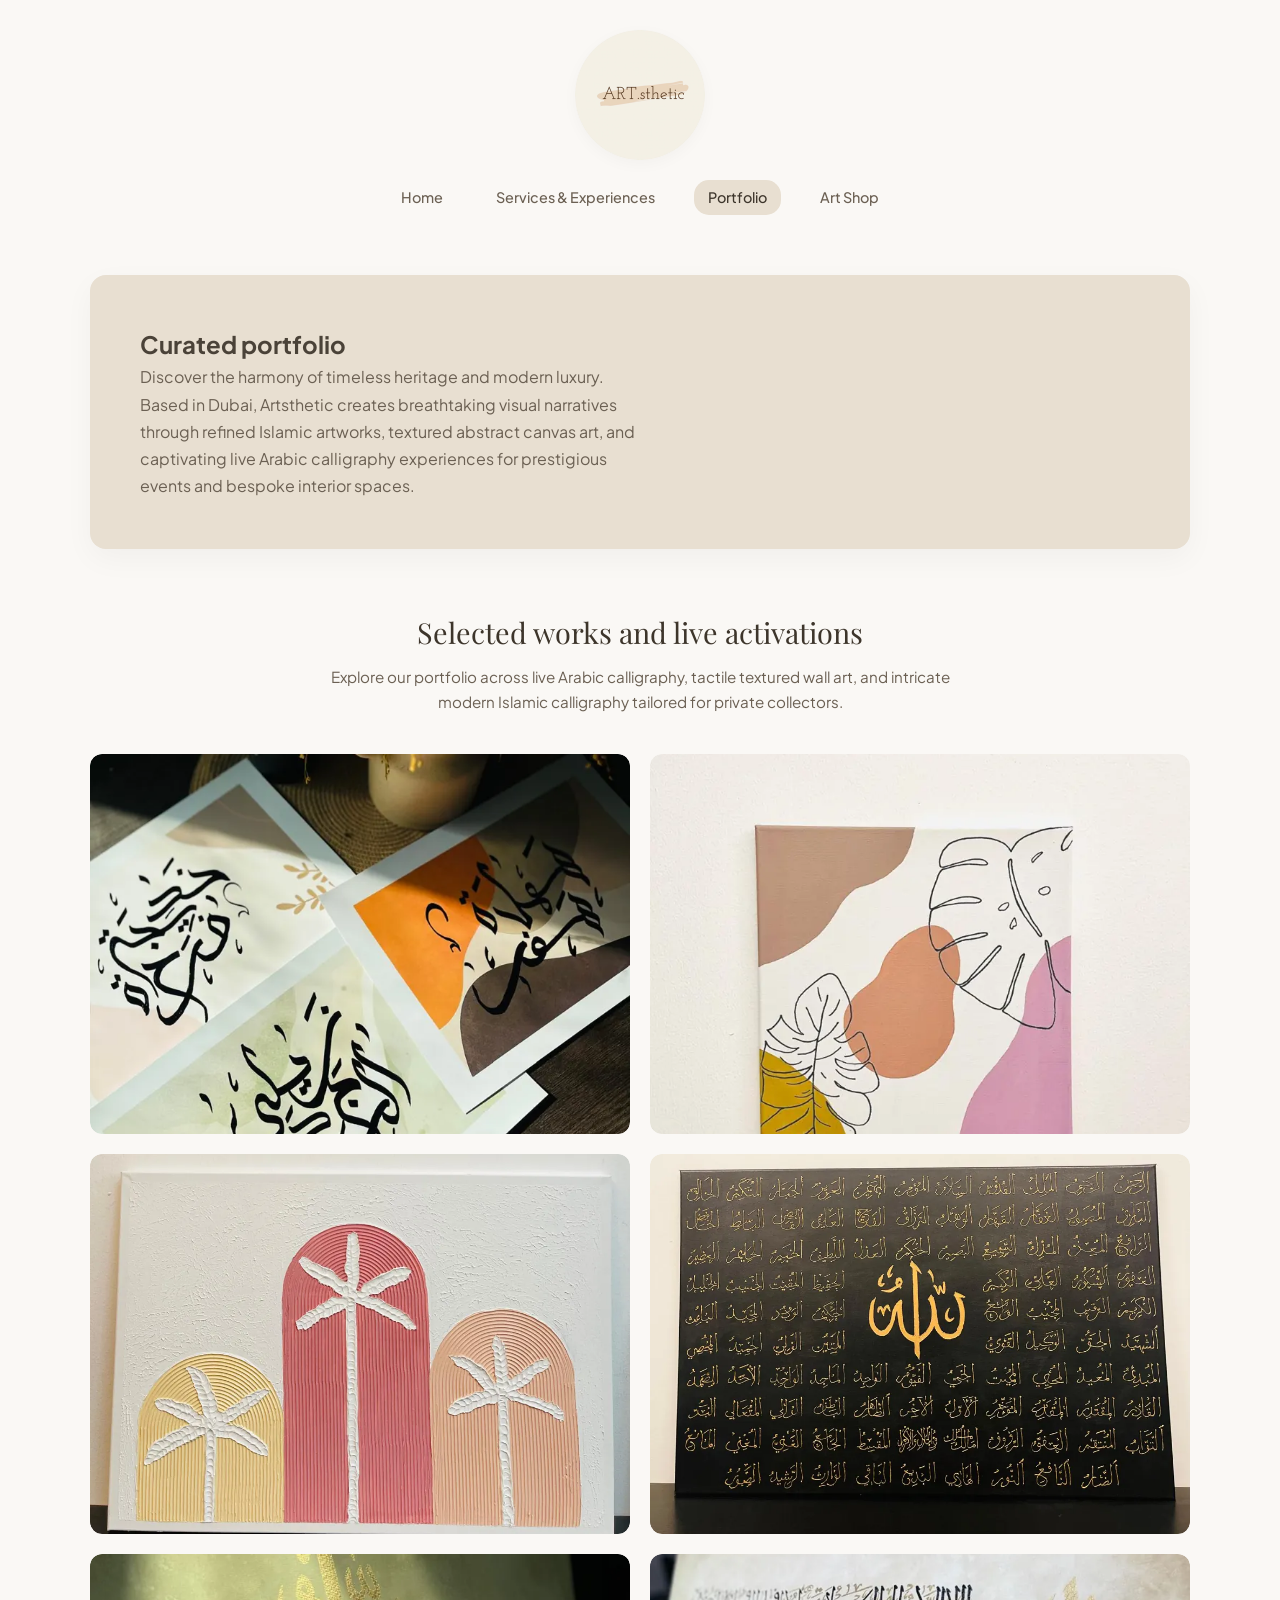
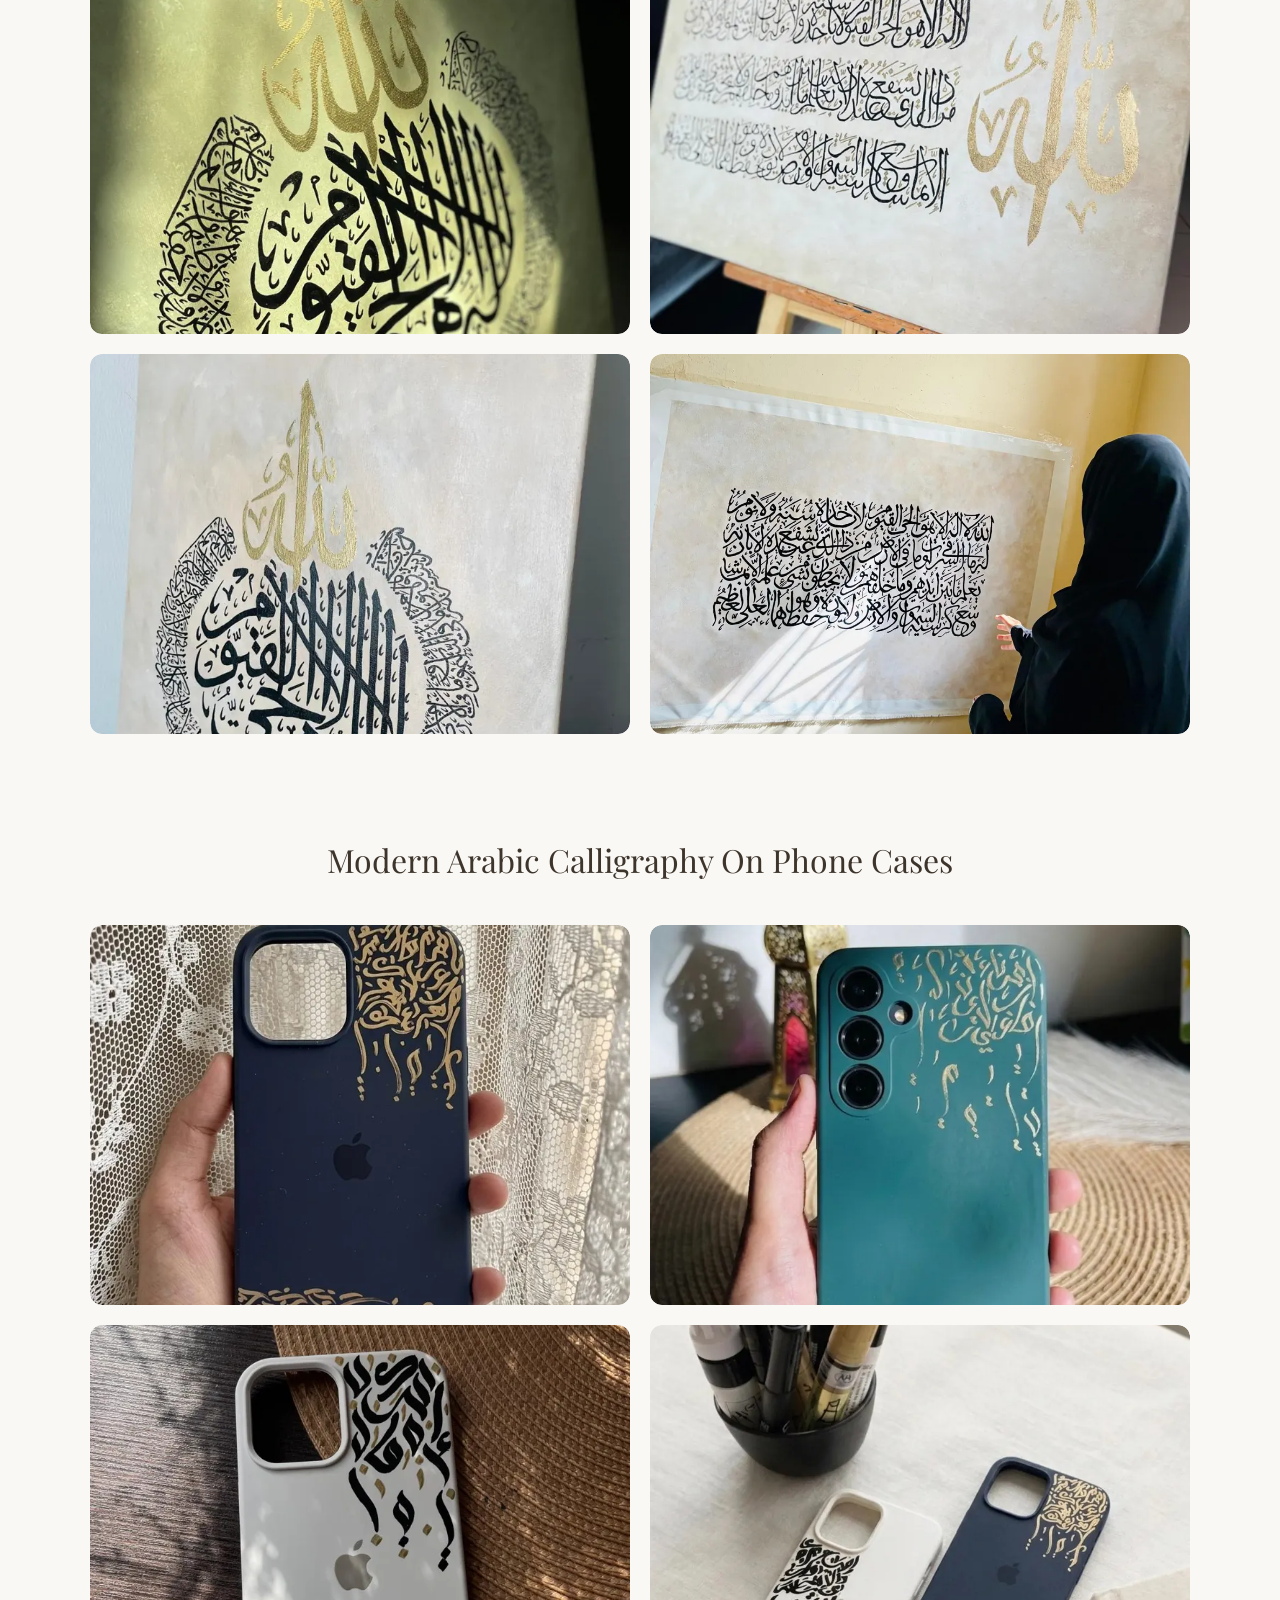
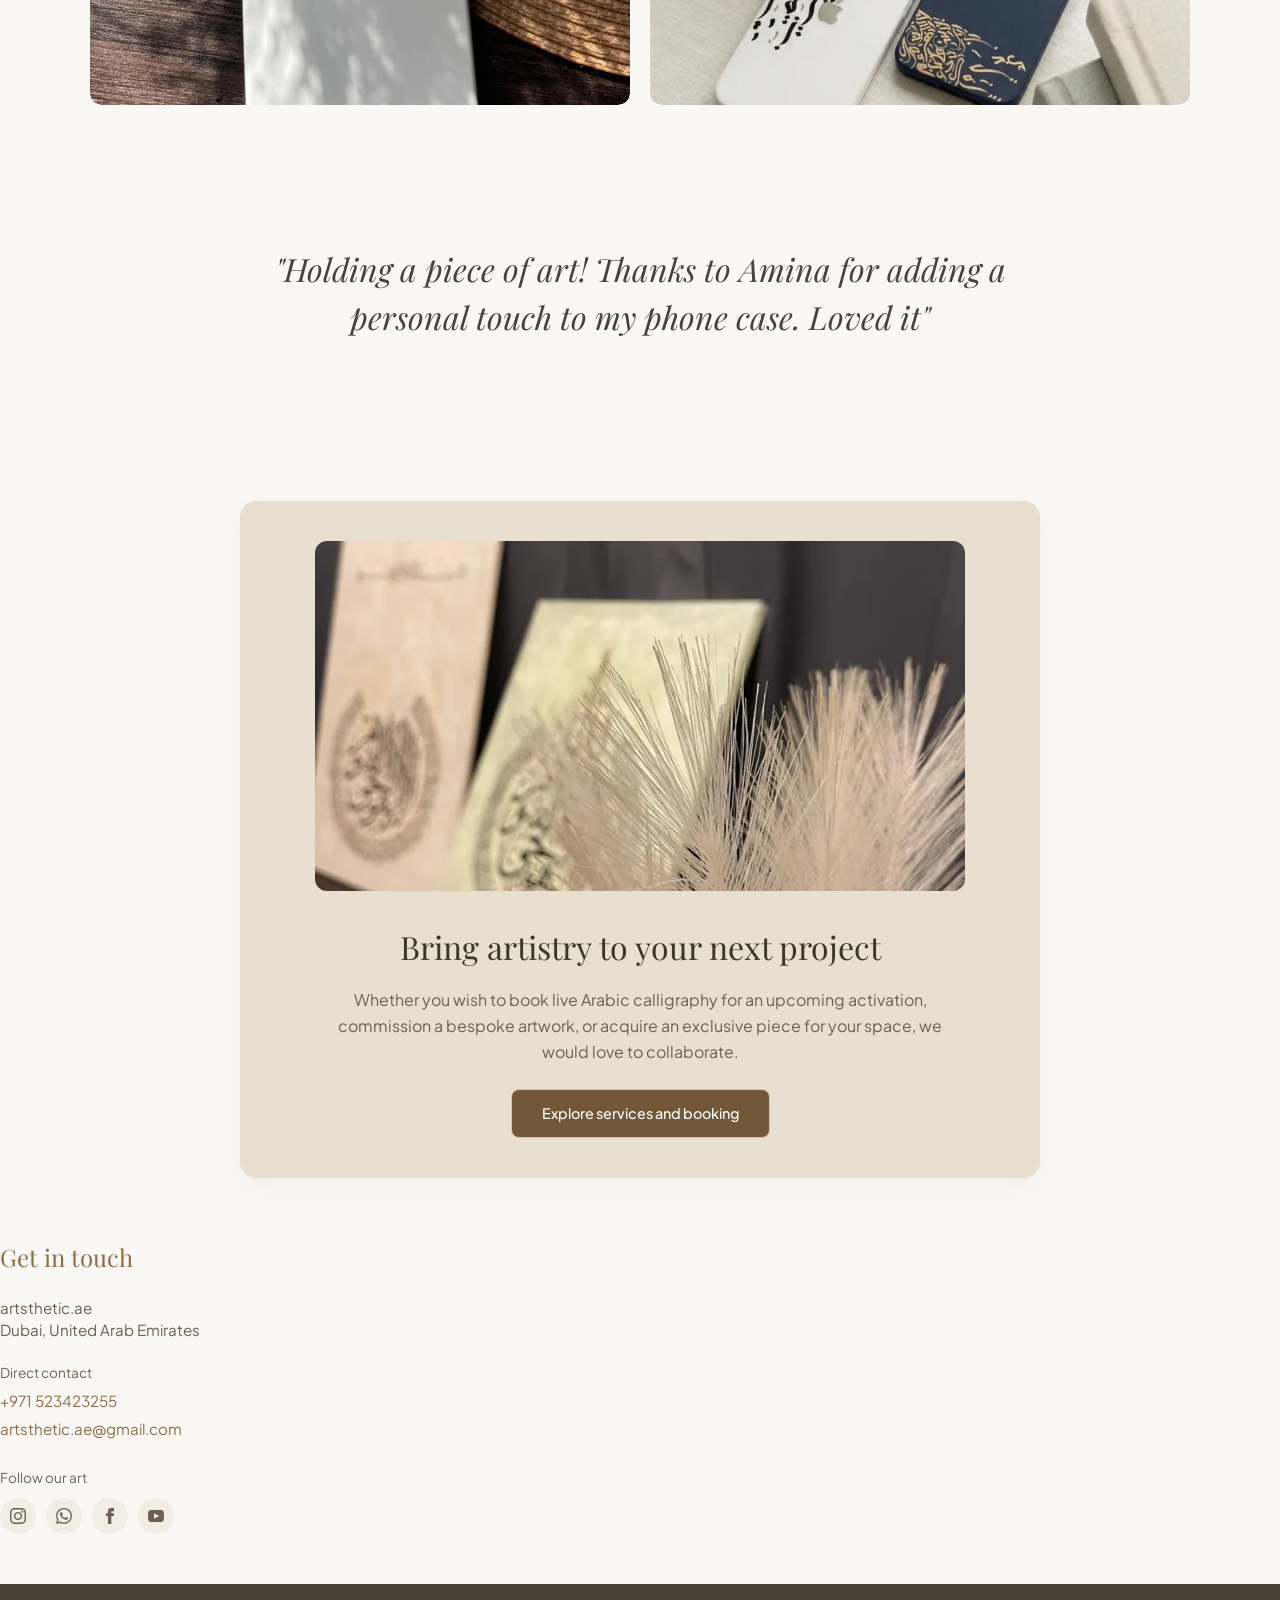
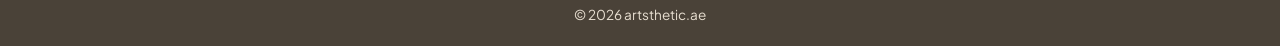
==== commit 918769c6: "Merge remote-tracking branch 'upstream'" ====
--- a/portfolio.html
+++ b/portfolio.html
@@ -29,17 +29,13 @@
                 <img src="images/logo.png" alt="ART.sthetic Logo" class="logo-img" width="130" height="130">
             </a>
         </div>
-        <button class="nav-toggle" type="button" aria-label="Open menu" aria-expanded="false" aria-controls="main-nav">
-            <span></span><span></span><span></span>
-        </button>
-        <nav class="main-nav" id="main-nav">
+        <nav class="main-nav">
             <a href="index.html">Home</a>
             <a href="services.html">Services & Experiences</a>
             <a href="portfolio.html" class="active">Portfolio</a>
             <a href="shop.html">Art Shop</a>
         </nav>
     </header>
-    <div class="nav-overlay"></div>
 
     <!-- Portfolio Intro Section -->
     <section class="portfolio-intro-section">
@@ -113,6 +109,14 @@
             </div>
         </div>
     </section>
+    <section class="testimonial-section">
+        <div class="testimonial-content">
+            <blockquote>
+                "Holding a piece of art!
+                Thanks to Amina for adding a personal touch to my phone case. Loved it"
+            </blockquote>
+        </div>
+    </section>
     <!-- Portfolio Call to Action Section -->
     <section class="portfolio-cta-section">
         <div class="portfolio-cta-container">
@@ -127,11 +131,8 @@
         </div>
     </section>
 
-    <!-- Footer / Contact Section -->
-    <footer class="site-footer">
-        <div class="footer-grid">
-            <div class="footer-content-side">
-                <div class="footer-block">
+      <!-- Get In Touch Info -->
+      <div class="footer-block">
         <h3>Get in touch</h3>
         <p class="company-tagline">artsthetic.ae</p>
         <p class="company-address">Dubai, United Arab Emirates</p>
@@ -160,15 +161,13 @@
             </div>
         </div>
     </div>
-            </div>
-        </div>
 
-        <!-- Copyright Bar -->
+</div>
+</div>
         <div class="footer-bottom-bar">
             <p>&copy; 2026 artsthetic.ae</p>
         </div>
     </footer>
 
-<script src="nav.js"></script>
 </body>
 </html>
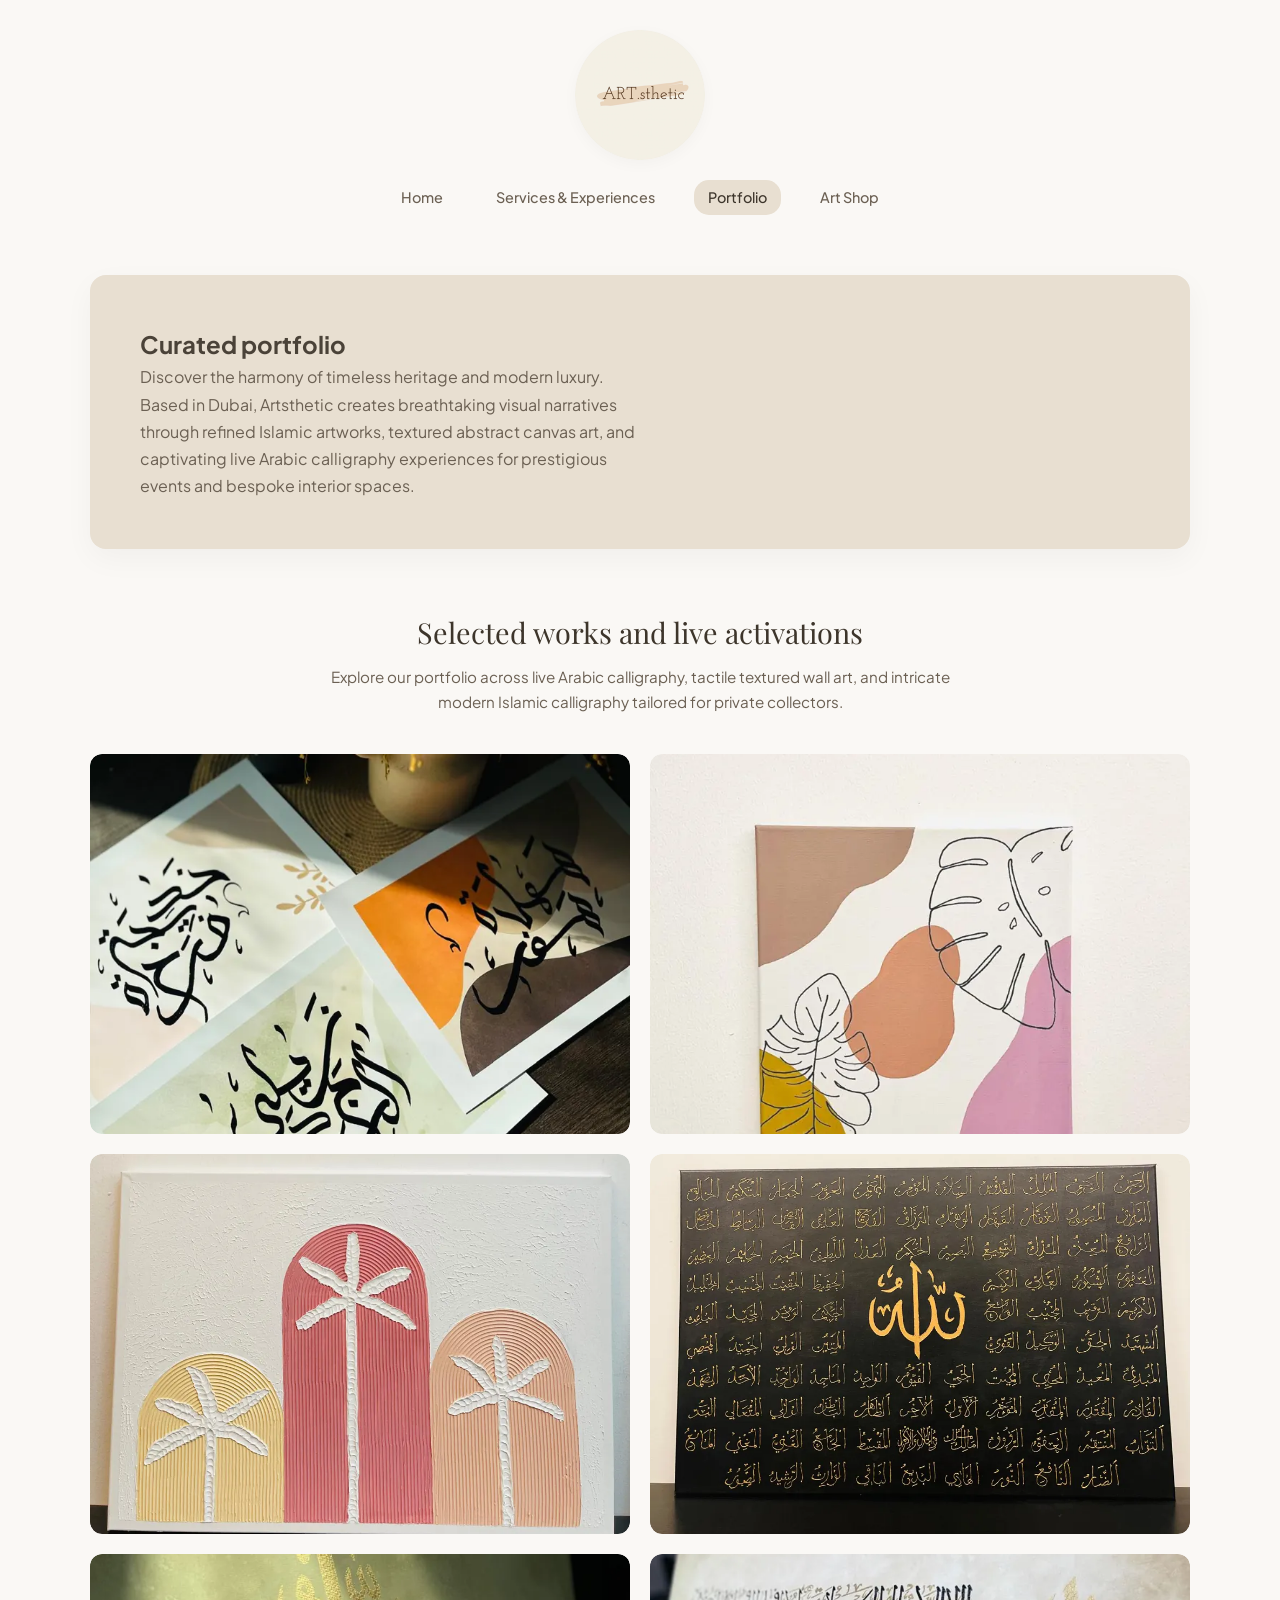
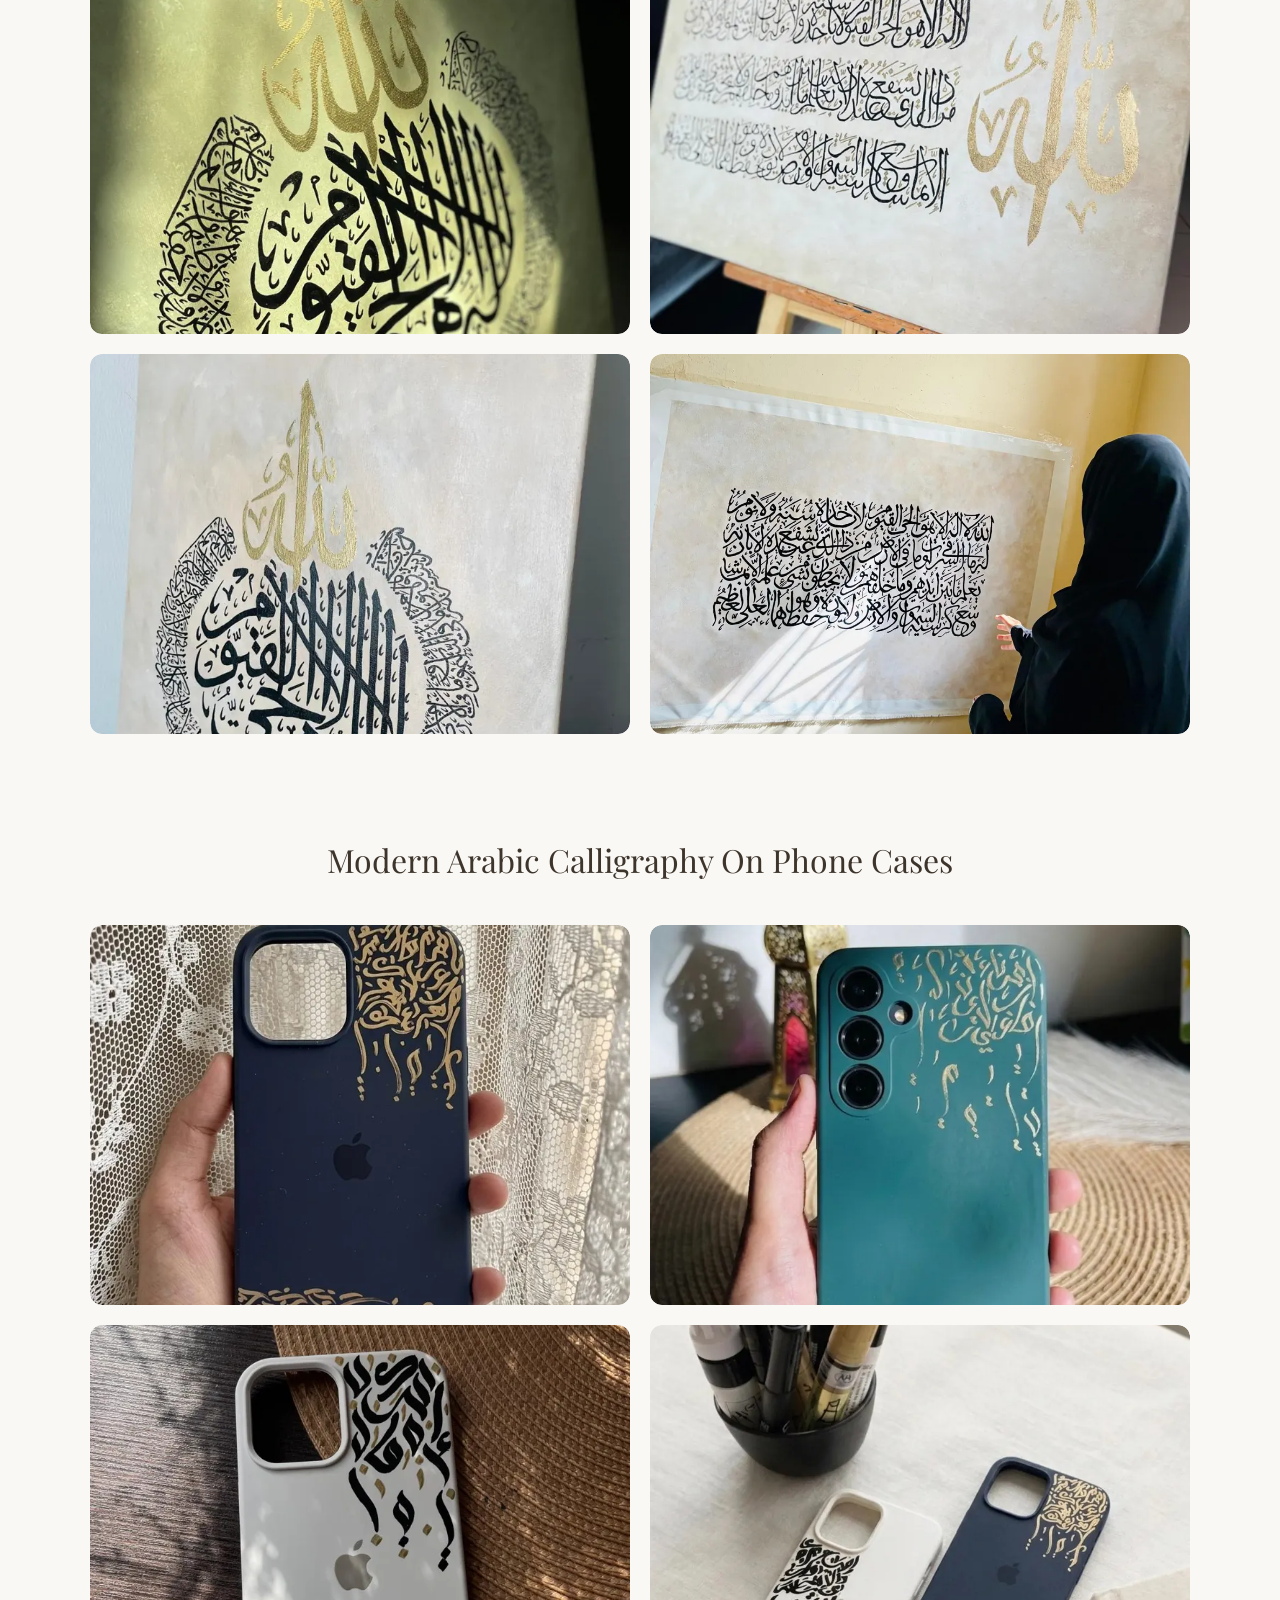
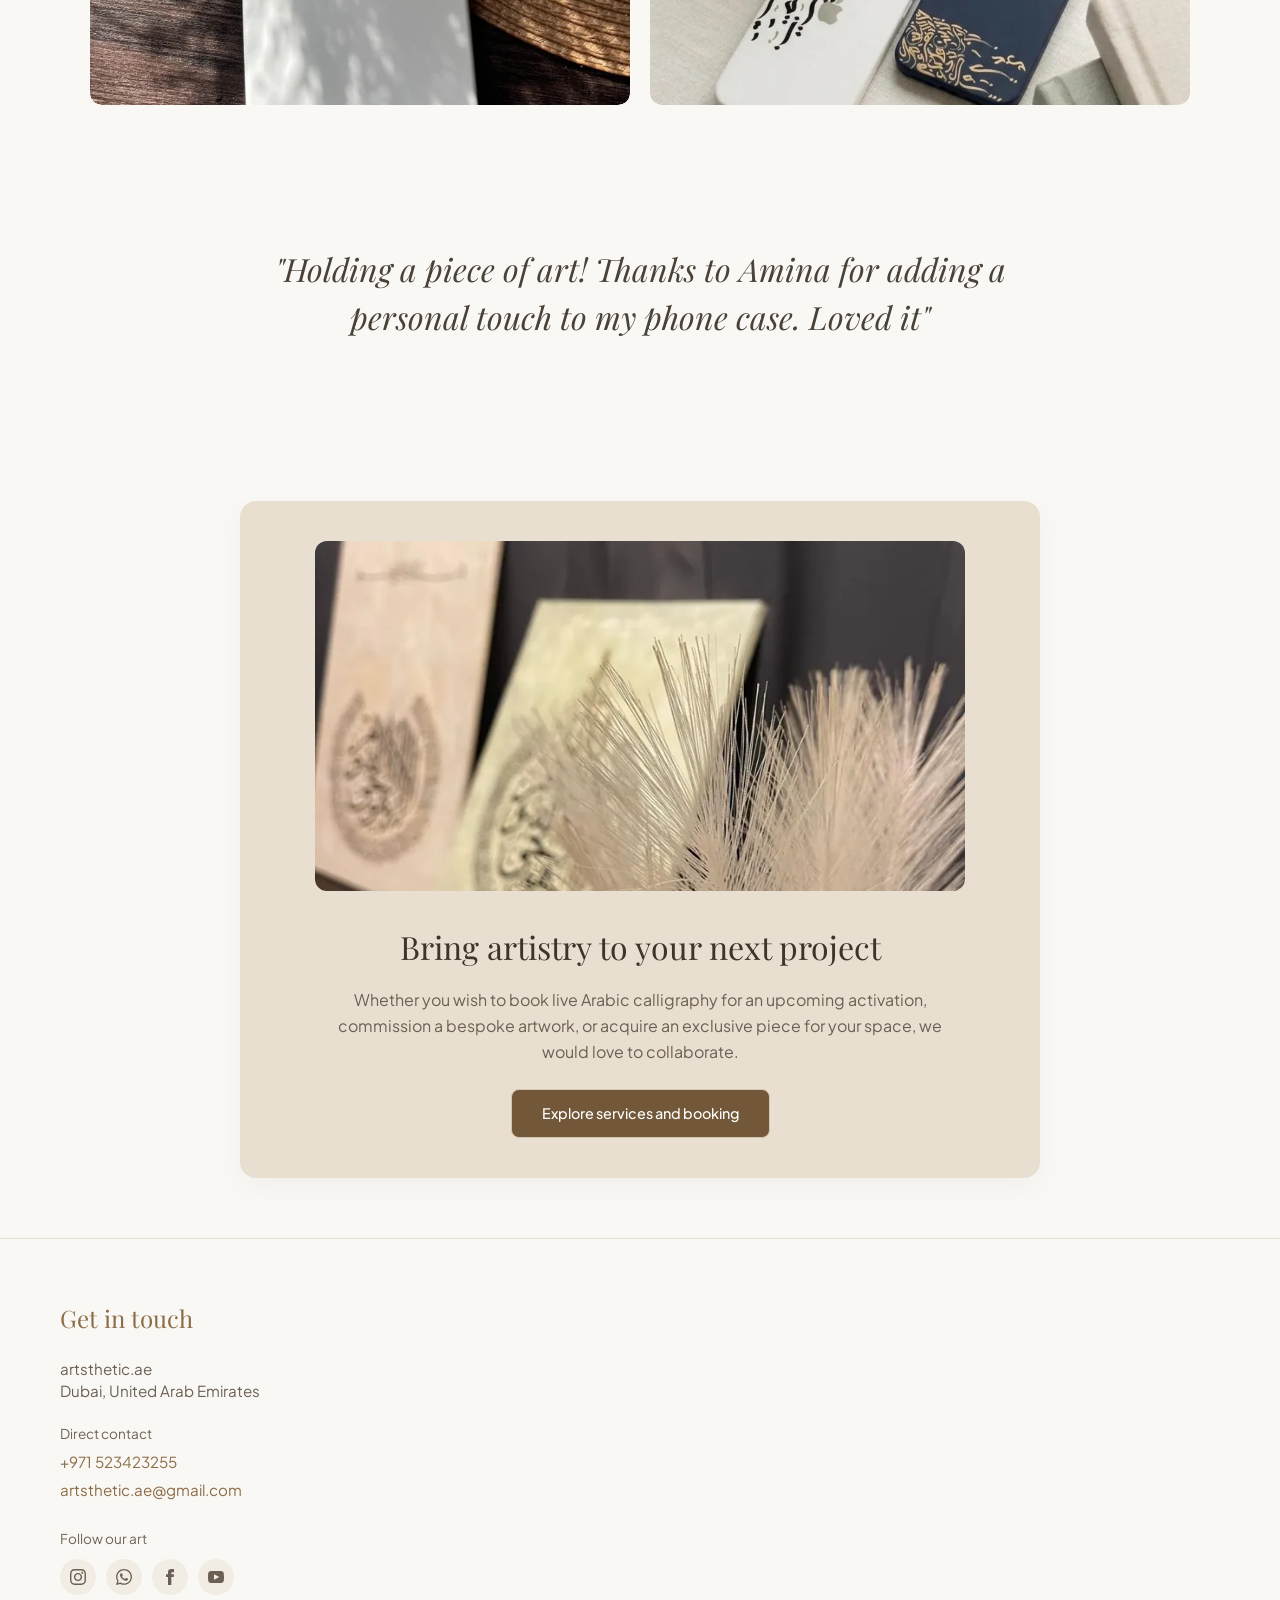
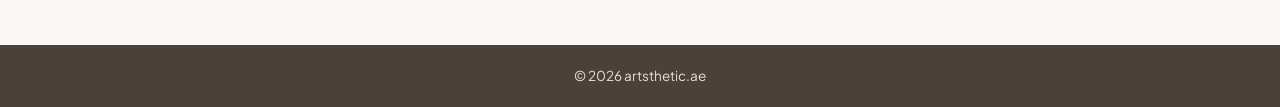
==== commit bb902a5b: "fixed ui issued" ====
--- a/portfolio.html
+++ b/portfolio.html
@@ -29,13 +29,17 @@
                 <img src="images/logo.png" alt="ART.sthetic Logo" class="logo-img" width="130" height="130">
             </a>
         </div>
-        <nav class="main-nav">
+        <button class="nav-toggle" type="button" aria-label="Open menu" aria-expanded="false" aria-controls="main-nav">
+            <span></span><span></span><span></span>
+        </button>
+        <nav class="main-nav" id="main-nav">
             <a href="index.html">Home</a>
             <a href="services.html">Services & Experiences</a>
             <a href="portfolio.html" class="active">Portfolio</a>
             <a href="shop.html">Art Shop</a>
         </nav>
     </header>
+    <div class="nav-overlay"></div>
 
     <!-- Portfolio Intro Section -->
     <section class="portfolio-intro-section">
@@ -109,6 +113,7 @@
             </div>
         </div>
     </section>
+    <!-- Testimonial Section -->
     <section class="testimonial-section">
         <div class="testimonial-content">
             <blockquote>
@@ -117,6 +122,7 @@
             </blockquote>
         </div>
     </section>
+
     <!-- Portfolio Call to Action Section -->
     <section class="portfolio-cta-section">
         <div class="portfolio-cta-container">
@@ -131,8 +137,11 @@
         </div>
     </section>
 
-      <!-- Get In Touch Info -->
-      <div class="footer-block">
+    <!-- Footer / Contact Section -->
+    <footer class="site-footer">
+        <div class="footer-grid">
+            <div class="footer-content-side">
+                <div class="footer-block">
         <h3>Get in touch</h3>
         <p class="company-tagline">artsthetic.ae</p>
         <p class="company-address">Dubai, United Arab Emirates</p>
@@ -161,13 +170,15 @@
             </div>
         </div>
     </div>
+            </div>
+        </div>
 
-</div>
-</div>
+        <!-- Copyright Bar -->
         <div class="footer-bottom-bar">
             <p>&copy; 2026 artsthetic.ae</p>
         </div>
     </footer>
 
+<script src="nav.js"></script>
 </body>
 </html>
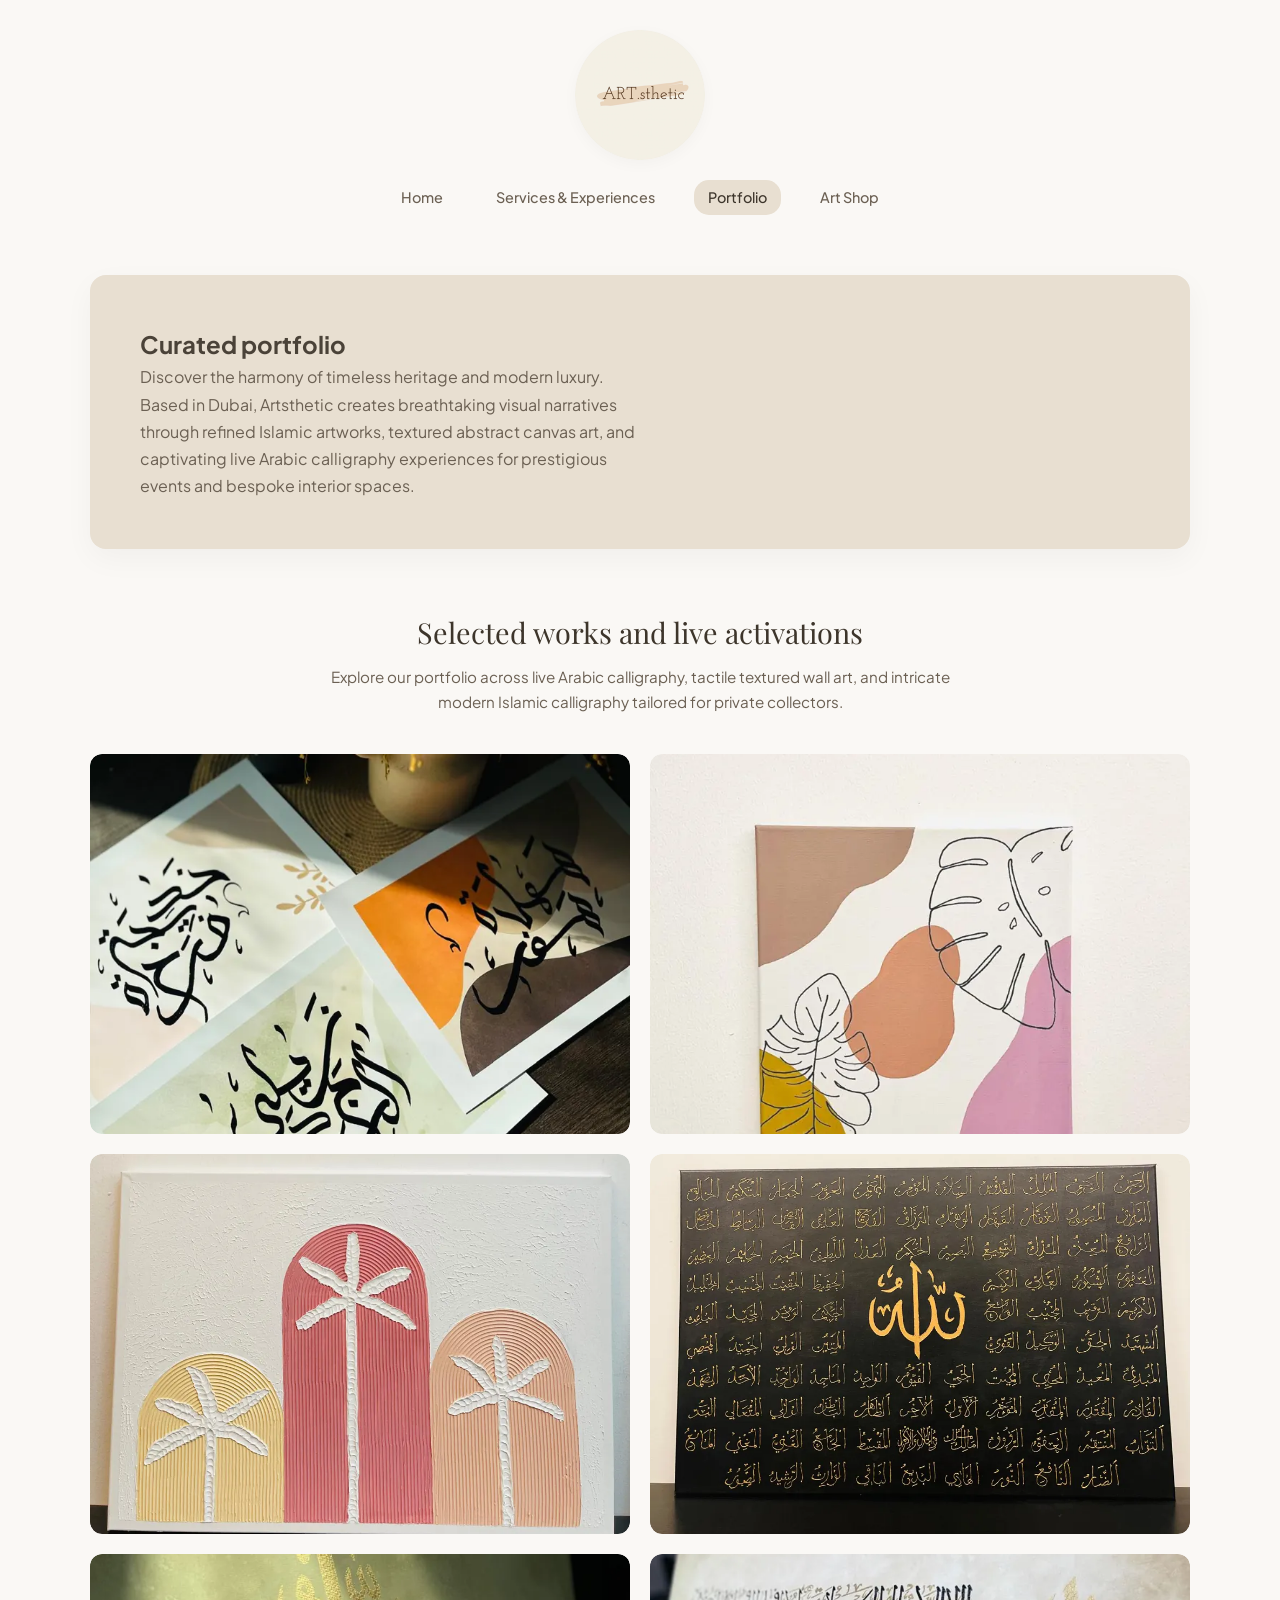
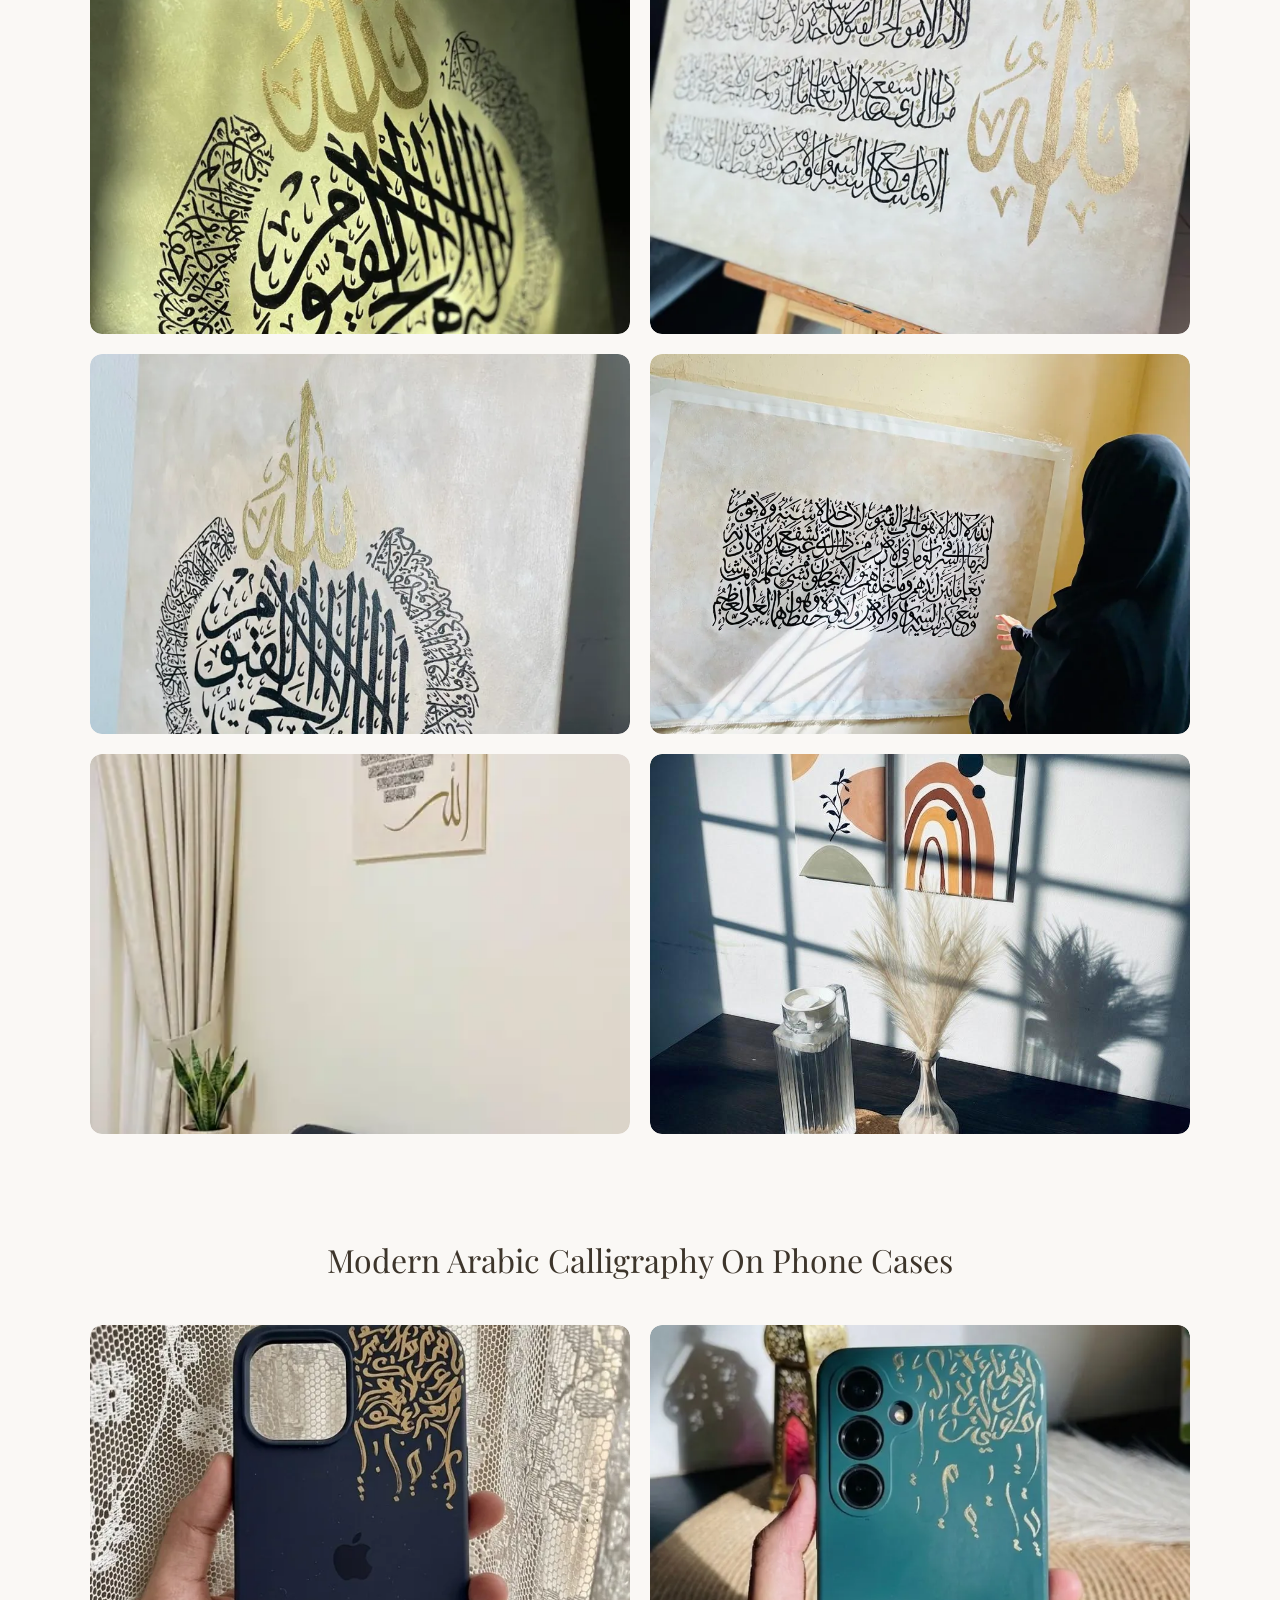
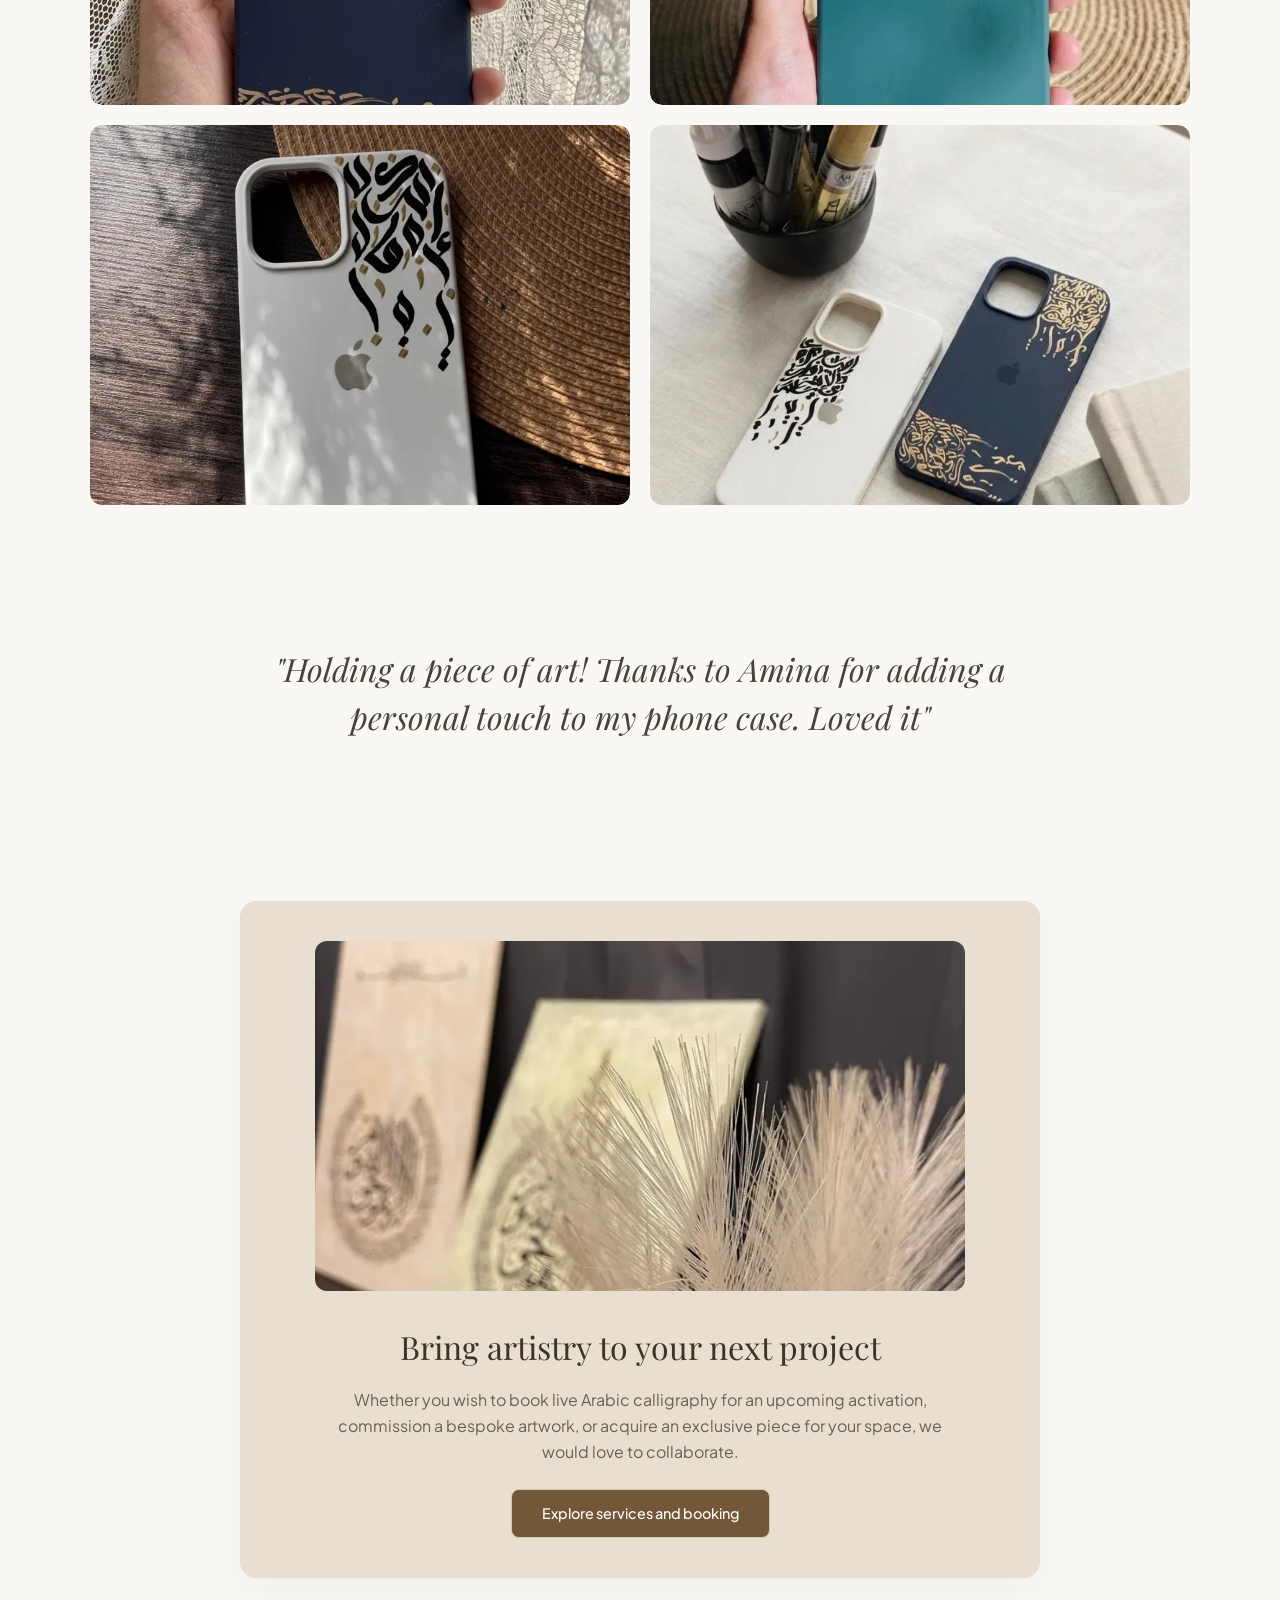
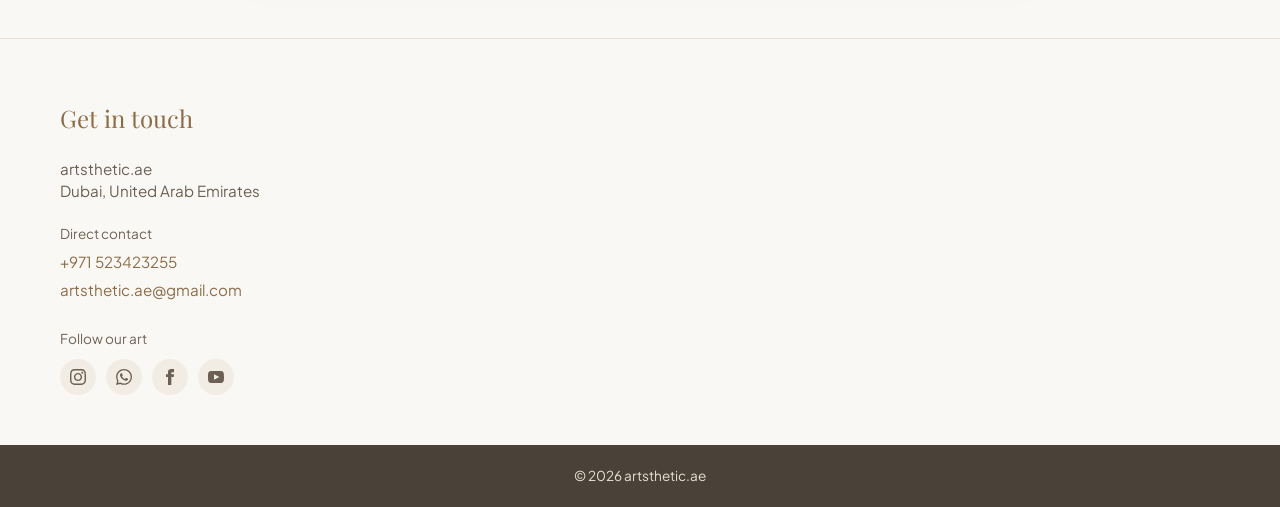
==== commit f59b15e1: "added image" ====
--- a/portfolio.html
+++ b/portfolio.html
@@ -87,6 +87,12 @@
                 </div>
                 <div class="portfolio-item">
                     <img src="images/img17.webp" srcset="images/img17-480.webp 480w, images/img17.webp 1000w" sizes="(max-width: 767px) 100vw, 600px" width="1000" height="943" alt="Calligrapher working on a large Arabic script canvas" loading="lazy" decoding="async">
+                </div>
+                <div class="portfolio-item">
+                    <img src="images/img5-480.webp" srcset="images/img5-480.webp 480w, images/img5-480.webp 1000w" sizes="(max-width: 767px) 100vw, 600px" width="1000" height="943" alt="Ayatul kursi canvas above navy sofa" loading="lazy" decoding="async">
+                </div>
+                <div class="portfolio-item">
+                    <img src="images/imgtissue.webp" srcset="images/imgtissue.webp 480w, images/imgtissue.webp 1000w" sizes="(max-width: 767px) 100vw, 600px" width="1000" height="943" alt="Ayatul kursi canvas above navy sofa" loading="lazy" decoding="async">
                 </div>
             </div>
         </div>
